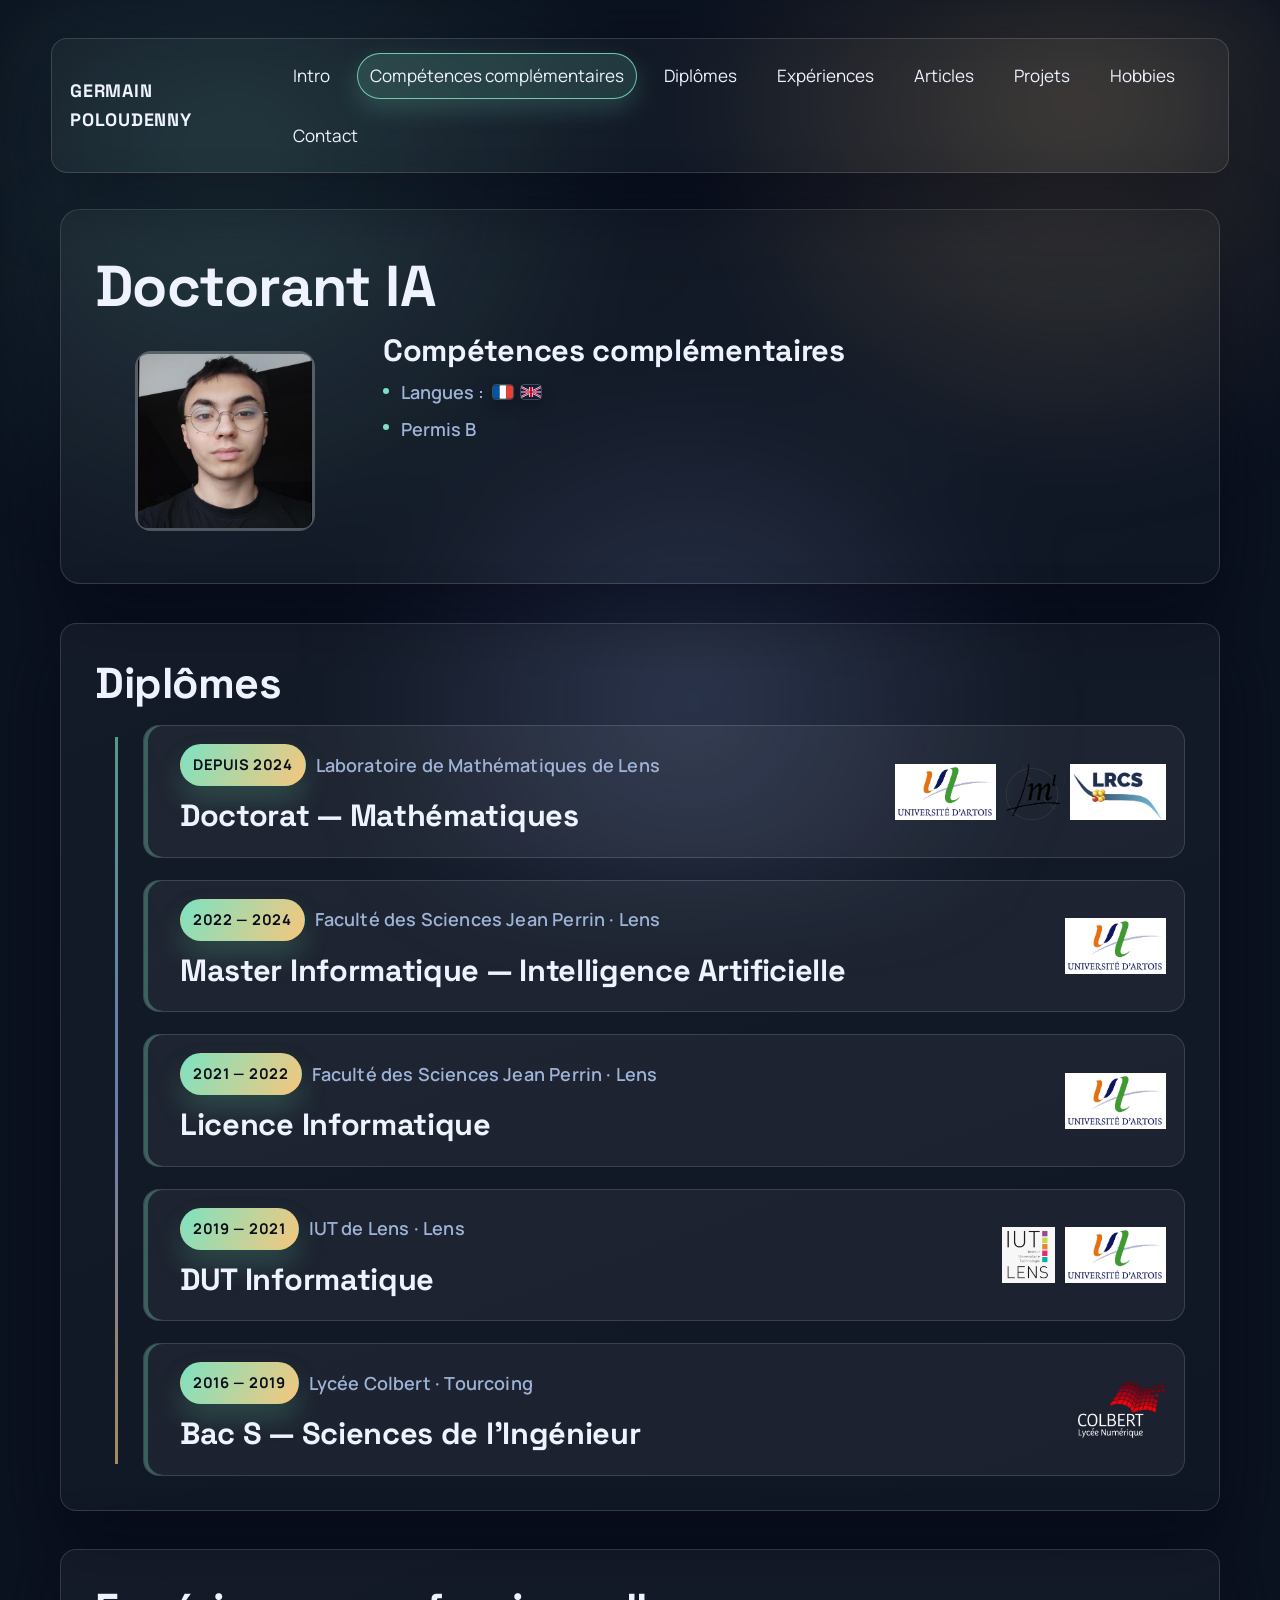
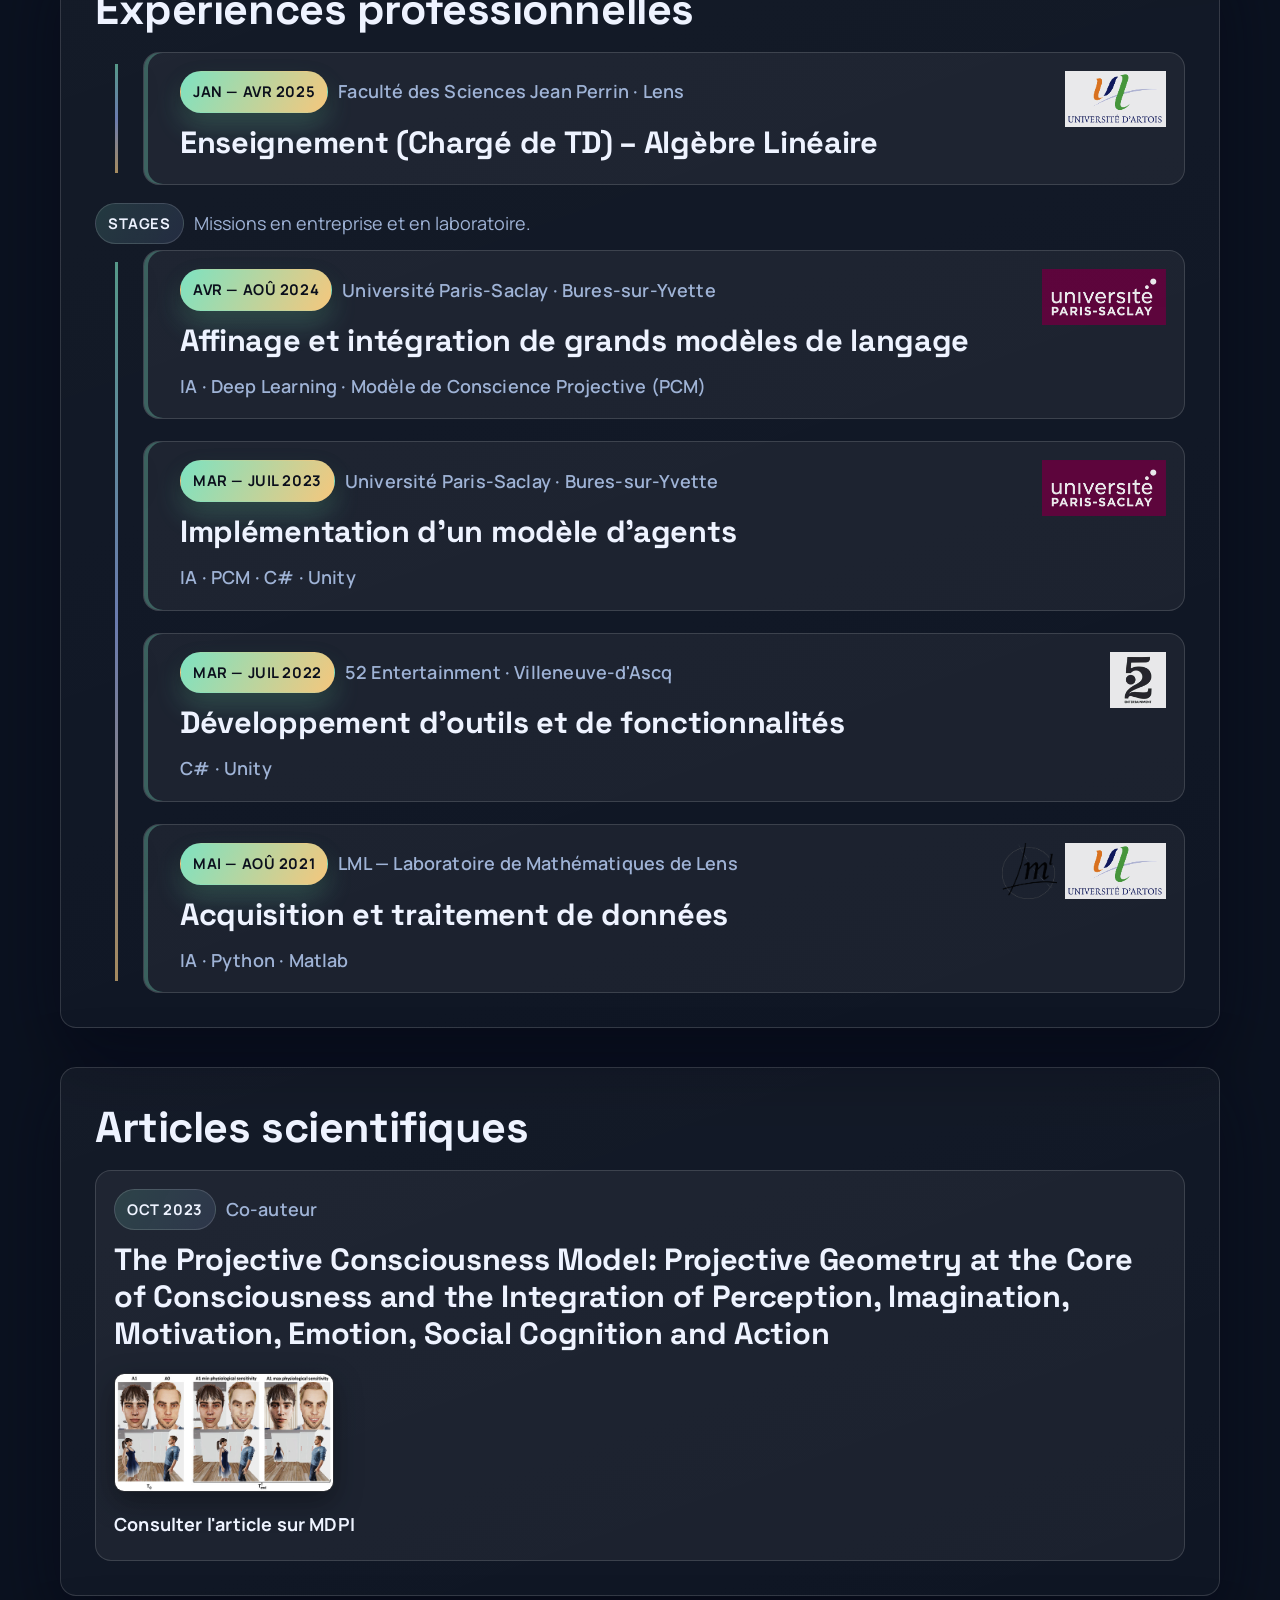
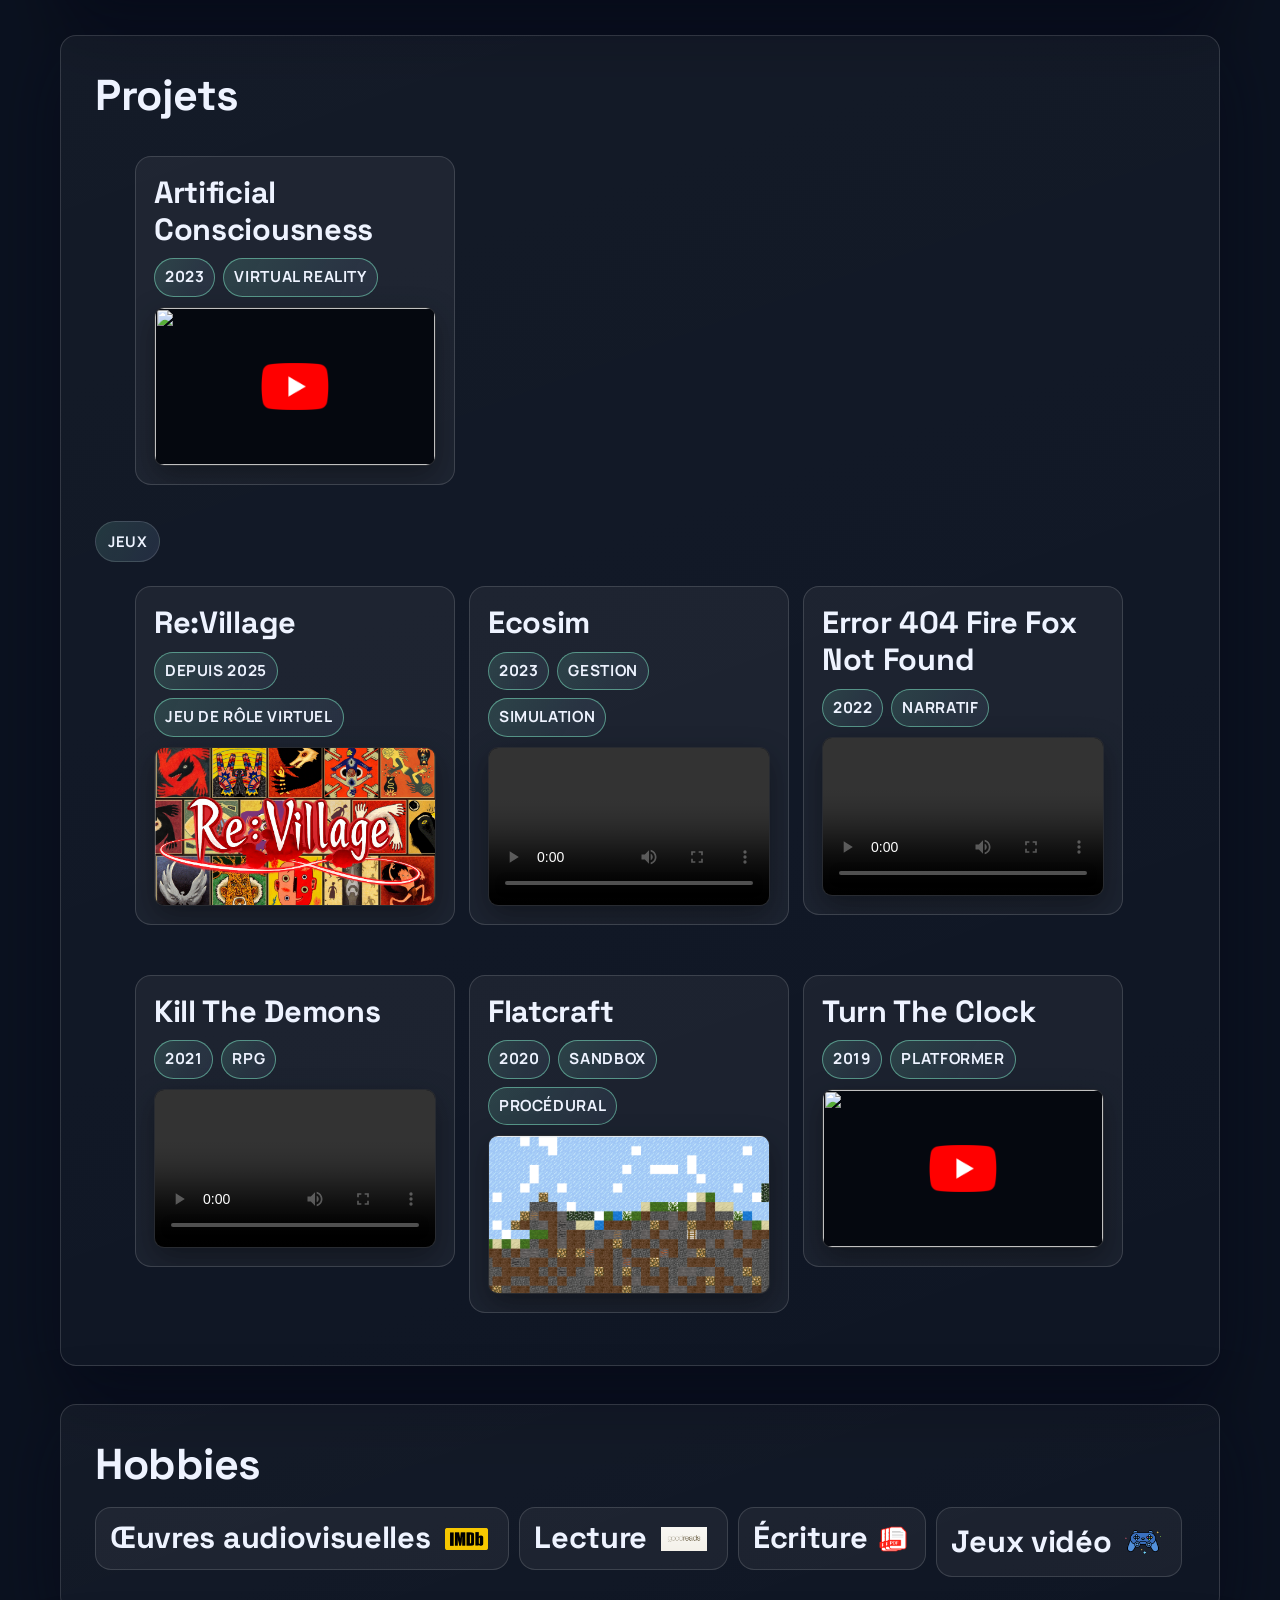
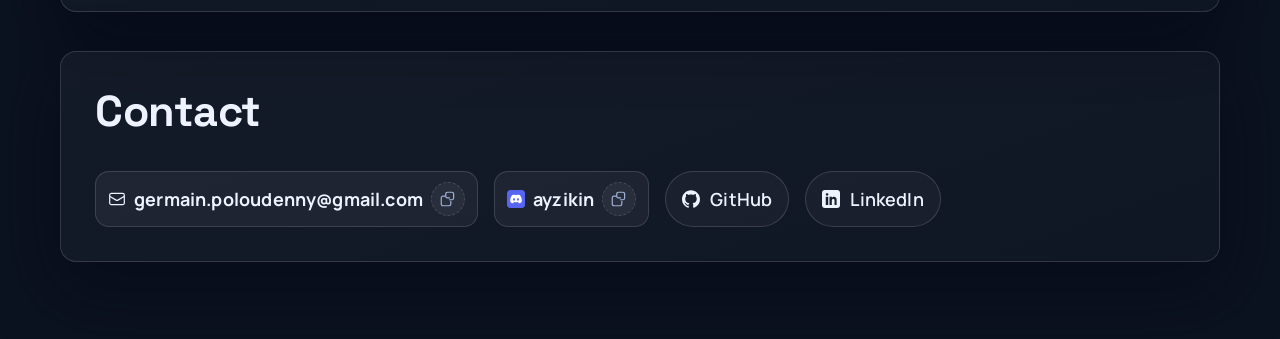
==== index.html @ 091c26cd "Add site name metadata" ====
﻿<!DOCTYPE html>
<html lang="fr">
<head>
  <meta charset="UTF-8">
  <meta name="viewport" content="width=device-width, initial-scale=1.0">
  <meta name="referrer" content="strict-origin-when-cross-origin">
  <title>Germain Poloudenny</title>
  <meta property="og:site_name" content="Germain Poloudenny">
  <script type="application/ld+json">
    {
      "@context": "https://schema.org",
      "@type": "WebSite",
      "name": "Germain Poloudenny",
      "alternateName": "Portfolio de Germain Poloudenny",
      "url": "https://germainpoloudenny.github.io/"
    }
  </script>
  <link rel="icon" type="image/svg+xml" href="img/favicon-gp.svg">
  <link rel="preconnect" href="https://fonts.googleapis.com">
  <link rel="preconnect" href="https://fonts.gstatic.com" crossorigin>
  <link href="https://fonts.googleapis.com/css2?family=Manrope:wght@400;500;600;700&family=Space+Grotesk:wght@400;500;600;700&display=swap" rel="stylesheet">
  <link rel="stylesheet" href="styles.css">
</head>
<body>
  <div class="background-accent" aria-hidden="true"></div>
  <header class="site-header">
    <div class="brand">Germain Poloudenny</div>
    <button class="nav-toggle" type="button" aria-expanded="false" aria-controls="site-nav" aria-label="Ouvrir le menu">
      <span class="nav-toggle-bar"></span>
      <span class="nav-toggle-bar"></span>
      <span class="nav-toggle-bar"></span>
    </button>
    <nav class="nav" id="site-nav">
      <a href="#intro">Intro</a>
      <a href="#skills">Compétences complémentaires</a>
      <a href="#diplomas">Diplômes</a>
      <a href="#experiences">Expériences</a>
      <a href="#articles">Articles</a>
      <a href="#projects">Projets</a>
      <a href="#hobbies">Hobbies</a>
      <a href="#contact">Contact</a>
    </nav>
  </header>

  <main>
    <section class="hero" id="intro">
      <div class="hero-text">
        <h1>Doctorant IA</h1>
        <div class="hero-content">
          <figure class="card image-card portrait-card">
            <img src="img/portrait.png" alt="Portrait de Germain Poloudenny" class="portrait">
          </figure>
          <div class="hero-skills" id="skills">
            <h3>Compétences complémentaires</h3>
            <ul class="skill-list">
              <li>
                Langues :
                <span class="flag-icons" aria-hidden="true">
                  <span class="flag-icon">
                    <svg class="icon-flag" viewBox="0 0 3 2" focusable="false" aria-hidden="true">
                      <rect width="1" height="2" x="0" y="0" fill="#0055a4"></rect>
                      <rect width="1" height="2" x="1" y="0" fill="#ffffff"></rect>
                      <rect width="1" height="2" x="2" y="0" fill="#ef4135"></rect>
                    </svg>
                  </span>
                  <span class="flag-icon">
                    <svg class="icon-flag" viewBox="0 0 60 30" focusable="false" aria-hidden="true">
                      <rect width="60" height="30" fill="#012169"></rect>
                      <path d="M0 0l60 30M60 0L0 30" stroke="#ffffff" stroke-width="6"></path>
                      <path d="M0 0l60 30M60 0L0 30" stroke="#c8102e" stroke-width="3"></path>
                      <rect x="24" y="0" width="12" height="30" fill="#ffffff"></rect>
                      <rect x="0" y="12" width="60" height="6" fill="#ffffff"></rect>
                      <rect x="26" y="0" width="8" height="30" fill="#c8102e"></rect>
                      <rect x="0" y="13" width="60" height="4" fill="#c8102e"></rect>
                    </svg>
                  </span>
                </span>
                <span class="sr-only">Français, Anglais</span>
              </li>
              <li>Permis B</li>
            </ul>
          </div>
        </div>
      </div>
    </section>

    <section class="panel" id="diplomas">
      <div class="panel-header">
        <h2>Diplômes</h2>
      </div>
      <div class="timeline">
        <article class="card experience-card diploma-card">
          <div class="meta">
            <span class="pill pill-date">Depuis 2024</span>
            <span class="location">Laboratoire de Mathématiques de Lens</span>
          </div>
          <h3>Doctorat — Mathématiques</h3>
          <div class="logo-row diploma-logos" aria-label="Institutions">
            <img src="img/artois.png" alt="Université d'Artois" class="diploma-logo">
            <img src="img/lml.png" alt="Laboratoire de Mathématiques de Lens" class="diploma-logo">
            <img src="img/lrcs.png" alt="Laboratoire de Réactivité et Chimie des Solides" class="diploma-logo">
          </div>
        </article>

        <article class="card experience-card diploma-card">
          <div class="meta">
            <span class="pill pill-date">2022 — 2024</span>
            <span class="location">Faculté des Sciences Jean Perrin · Lens</span>
          </div>
          <h3>Master Informatique — Intelligence Artificielle</h3>
          <div class="logo-row diploma-logos" aria-label="Université d'Artois">
            <img src="img/artois.png" alt="Université d'Artois" class="diploma-logo">
          </div>
        </article>

        <article class="card experience-card diploma-card">
          <div class="meta">
            <span class="pill pill-date">2021 — 2022</span>
            <span class="location">Faculté des Sciences Jean Perrin · Lens</span>
          </div>
          <h3>Licence Informatique</h3>
          <div class="logo-row diploma-logos" aria-label="Université d'Artois">
            <img src="img/artois.png" alt="Université d'Artois" class="diploma-logo">
          </div>
        </article>

        <article class="card experience-card diploma-card">
          <div class="meta">
            <span class="pill pill-date">2019 — 2021</span>
            <span class="location">IUT de Lens · Lens</span>
          </div>
          <h3>DUT Informatique</h3>
          <div class="logo-row diploma-logos" aria-label="IUT de Lens et Université d'Artois">
            <img src="img/iut.png" alt="IUT de Lens" class="diploma-logo">
            <img src="img/artois.png" alt="Université d'Artois" class="diploma-logo">
          </div>
        </article>

        <article class="card experience-card diploma-card">
          <div class="meta">
            <span class="pill pill-date">2016 — 2019</span>
            <span class="location">Lycée Colbert · Tourcoing</span>
          </div>
          <h3>Bac S — Sciences de l'Ingénieur</h3>
          <div class="logo-row diploma-logos" aria-label="Lycée Colbert">
            <img src="img/colbert.png" alt="Lycée Colbert" class="diploma-logo">
          </div>
        </article>
      </div>
    </section>

    <section class="panel" id="experiences">
      <div class="panel-header">
        <h2>Expériences professionnelles</h2>
      </div>
      <div class="timeline">
        <article class="card experience-card with-logos">
          <div class="meta">
            <span class="pill pill-date">Jan — Avr 2025</span>
            <span class="location">Faculté des Sciences Jean Perrin · Lens</span>
          </div>
          <h3>Enseignement (Chargé de TD) – Algèbre Linéaire</h3>
          <div class="logo-row experience-logos">
            <img src="img/artois.png" alt="Université d'Artois" class="diploma-logo">
          </div>
        </article>
      </div>

      <div class="category-head">
        <span class="pill">Stages</span>
        <p class="category-note">Missions en entreprise et en laboratoire.</p>
      </div>
      <div class="timeline">
        <article class="card experience-card with-logos">
          <div class="meta">
            <span class="pill pill-date">Avr — Aoû 2024</span>
            <span class="location">Université Paris-Saclay · Bures-sur-Yvette</span>
          </div>
          <h3>Affinage et intégration de grands modèles de langage</h3>
          <p class="exp-subtitle">IA · Deep Learning · Modèle de Conscience Projective (PCM)</p>
          <div class="logo-row experience-logos">
            <img src="img/paris-saclay.png" alt="Université Paris-Saclay" class="diploma-logo">
          </div>
        </article>

        <article class="card experience-card with-logos">
          <div class="meta">
            <span class="pill pill-date">Mar — Juil 2023</span>
            <span class="location">Université Paris-Saclay · Bures-sur-Yvette</span>
          </div>
          <h3>Implémentation d'un modèle d'agents</h3>
          <p class="exp-subtitle">IA · PCM · C# · Unity</p>
          <div class="logo-row experience-logos">
            <img src="img/paris-saclay.png" alt="Université Paris-Saclay" class="diploma-logo">
          </div>
        </article>

        <article class="card experience-card with-logos">
          <div class="meta">
            <span class="pill pill-date">Mar — Juil 2022</span>
            <span class="location">52 Entertainment · Villeneuve-d'Ascq</span>
          </div>
          <h3>Développement d'outils et de fonctionnalités</h3>
          <p class="exp-subtitle">C# · Unity</p>
          <div class="logo-row experience-logos">
            <img src="img/52entertainment.png" alt="52 Entertainment" class="diploma-logo">
          </div>
        </article>

        <article class="card experience-card with-logos">
          <div class="meta">
            <span class="pill pill-date">Mai — Aoû 2021</span>
            <span class="location">LML — Laboratoire de Mathématiques de Lens</span>
          </div>
          <h3>Acquisition et traitement de données</h3>
          <p class="exp-subtitle">IA · Python · Matlab</p>
          <div class="logo-row experience-logos">
            <img src="img/lml.png" alt="Laboratoire de Mathématiques de Lens" class="diploma-logo">
            <img src="img/artois.png" alt="Université d'Artois" class="diploma-logo">
          </div>
        </article>
      </div>
    </section>

    <section class="panel" id="articles">
      <div class="panel-header">
        <h2>Articles scientifiques</h2>
      </div>
      <div class="publication-list">
        <article class="card publication-card">
          <div class="meta">
            <span class="pill">Oct 2023</span>
            <span class="location">Co-auteur</span>
          </div>
          <h3>
            <a href="https://www.mdpi.com/2076-3425/13/10/1435" target="_blank" rel="noreferrer noopener">
              The Projective Consciousness Model: Projective Geometry at the Core of Consciousness and the Integration of Perception, Imagination, Motivation, Emotion, Social Cognition and Action
            </a>
          </h3>
          <img src="img/PCM.png" alt="Illustration du Projective Consciousness Model" class="publication-image">
          <a class="paper-link" href="https://www.mdpi.com/2076-3425/13/10/1435" target="_blank" rel="noreferrer noopener">Consulter l'article sur MDPI</a>
        </article>
      </div>
    </section>

    <section class="panel" id="projects">
      <div class="panel-header">
        <h2>Projets</h2>
      </div>
      <div class="grid projects-grid featured-projects">
        <figure class="card media">
          <h3>Artificial Consciousness</h3>
          <div class="tag-row">
            <span class="tag">2023</span>
            <span class="tag">Virtual Reality</span>
          </div>
          <button class="media-frame youtube-poster" type="button" data-youtube-id="V_FjvVCowEI" data-youtube-title="Vidéo Artificial Consciousness" aria-label="Lire la vidéo Artificial Consciousness">
            <img class="youtube-poster-image" src="https://img.youtube.com/vi/V_FjvVCowEI/maxresdefault.jpg" alt="">
            <span class="youtube-poster-play" aria-hidden="true">
              <img src="img/youtube.png" alt="">
            </span>
          </button>
        </figure>
      </div>
      <div class="category-head">
        <span class="pill">Jeux</span>
      </div>
      <div class="grid projects-grid">
        <figure class="card media">
          <h3>Re:Village</h3>
          <div class="tag-row">
            <span class="tag">Depuis 2025</span>
            <span class="tag">Jeu de rôle virtuel</span>
          </div>
          <a class="media-frame media-cover-link project-card-link" href="https://germainpoloudenny.github.io/Re-Village/" target="_blank" rel="noreferrer noopener" aria-label="Voir la page Re:Village">
            <img class="media-cover-image" src="img/revillage-poster.png?v=7e39e1a8975d" alt="Poster du jeu Re:Village">
          </a>
        </figure>
        <figure class="card media">
          <h3>Ecosim</h3>
          <div class="tag-row">
            <span class="tag">2023</span>
            <span class="tag">Gestion</span>
            <span class="tag">Simulation</span>
          </div>
          <video class="media-frame" src="videos/ecosim.mp4" controls preload="metadata" aria-label="Vidéo du jeu Ecosim"></video>
        </figure>
        <figure class="card media">
          <h3>Error 404 Fire Fox Not Found</h3>
          <div class="tag-row">
            <span class="tag">2022</span>
            <span class="tag">Narratif</span>
          </div>
          <video class="media-frame" src="videos/Error404FireFoxNotFound.mp4" controls preload="metadata" aria-label="Vidéo du jeu Error 404 Fire Fox Not Found"></video>
        </figure>
        <figure class="card media">
          <h3>Kill The Demons</h3>
          <div class="tag-row">
            <span class="tag">2021</span>
            <span class="tag">RPG</span>
          </div>
          <video class="media-frame" src="videos/KillTheDemons.mp4" controls preload="metadata" aria-label="Vidéo du jeu Kill The Demons"></video>
        </figure>
        <figure class="card media">
          <h3>Flatcraft</h3>
          <div class="tag-row">
            <span class="tag">2020</span>
            <span class="tag">Sandbox</span>
            <span class="tag">Procédural</span>
          </div>
          <img class="media-frame media-cover" src="img/flatcraft.png" alt="Capture du jeu Flatcraft">
        </figure>
        <figure class="card media">
          <h3>Turn The Clock</h3>
          <div class="tag-row">
            <span class="tag">2019</span>
            <span class="tag">Platformer</span>
          </div>
          <button class="media-frame youtube-poster" type="button" data-youtube-id="SG7PVgzbT2U" data-youtube-title="Vidéo du jeu Turn The Clock" aria-label="Lire la vidéo Turn The Clock">
            <img class="youtube-poster-image" src="https://img.youtube.com/vi/SG7PVgzbT2U/maxresdefault.jpg" alt="">
            <span class="youtube-poster-play" aria-hidden="true">
              <img src="img/youtube.png" alt="">
            </span>
          </button>
        </figure>
      </div>
    </section>

    <section class="panel" id="hobbies">
      <div class="panel-header">
        <h2>Hobbies</h2>
      </div>
      <div class="grid hobbies-grid">
        <a class="card hobby-card hobby-card-link" href="https://www.imdb.com/fr/user/ur204766750/ratings/?ref_=up_nv_rat" target="_blank" rel="noreferrer noopener">
          <div class="hobby-header">
            <h3>Œuvres audiovisuelles</h3>
            <span class="hobby-link imdb-link">
              <img class="imdb-logo" src="img/imdb.png" alt="IMDb">
              <span class="sr-only">IMDb</span>
            </span>
          </div>
        </a>
        <a class="card hobby-card hobby-card-link" href="https://www.goodreads.com/user/show/166970247-germain" target="_blank" rel="noreferrer noopener">
          <div class="hobby-header">
            <h3>Lecture</h3>
            <span class="hobby-link">
              <img class="goodreads-logo" src="img/goodreads.png" alt="Goodreads">
              <span class="sr-only">Goodreads</span>
            </span>
          </div>
        </a>
        <a class="card hobby-card hobby-card-link" href="ecrits.html">
          <div class="hobby-header">
            <h3>Écriture</h3>
            <span class="writing-pdf-stack" aria-hidden="true">
              <img src="img/pdf-document.png" alt="">
              <img src="img/pdf-document.png" alt="">
              <img src="img/pdf-document.png" alt="">
            </span>
          </div>
        </a>
        <a class="card hobby-card hobby-card-link" href="jeux-video.html">
          <div class="hobby-header">
            <h3>Jeux vidéo</h3>
            <span class="hobby-link">
              <img class="video-games-logo" src="img/jeux-video.png" alt="">
              <span class="sr-only">Jeux vidéo</span>
            </span>
          </div>
        </a>
      </div>
    </section>

    <section class="panel contact" id="contact">
      <div class="panel-header">
        <h2>Contact</h2>
      </div>
      <div class="contact-grid">
        <div class="contact-left">
          <div class="contact-actions">
            <div class="contact-chip">
              <a class="contact-link" href="mailto:germain.poloudenny@gmail.com">
                <svg class="contact-icon stroke" viewBox="0 0 24 24" aria-hidden="true" focusable="false" stroke-width="1.6">
                  <path stroke-linecap="round" stroke-linejoin="round" d="M21.75 6.75v10.5a2.25 2.25 0 01-2.25 2.25h-15A2.25 2.25 0 012.25 17.25V6.75m19.5 0A2.25 2.25 0 0019.5 4.5h-15A2.25 2.25 0 002.25 6.75m19.5 0v.243a2.25 2.25 0 01-1.03 1.9l-7.5 4.615a2.25 2.25 0 01-2.37 0L3.28 8.893a2.25 2.25 0 01-1.03-1.9V6.75" />
                </svg>
                <span class="contact-text">germain.poloudenny@gmail.com</span>
              </a>
              <button class="chip-copy" type="button" data-copy="germain.poloudenny@gmail.com" aria-label="Copier l'email">
                <svg class="contact-icon stroke" viewBox="0 0 24 24" aria-hidden="true" focusable="false" stroke-width="1.6">
                  <path stroke-linecap="round" stroke-linejoin="round" d="M9 8.25H5.25A2.25 2.25 0 003 10.5v8.25A2.25 2.25 0 005.25 21h8.25a2.25 2.25 0 002.25-2.25V15M9 8.25V5.25A2.25 2.25 0 0111.25 3h6a2.25 2.25 0 012.25 2.25v6A2.25 2.25 0 0117.25 13H14M9 8.25A2.25 2.25 0 0011.25 10.5H14" />
                </svg>
              </button>
            </div>
            <div class="contact-chip">
              <div class="contact-link">
                <img class="contact-icon" src="img/discord.png" alt="Discord">
                <span class="contact-text">ayzikin</span>
              </div>
              <button class="chip-copy" type="button" data-copy="ayzikin" aria-label="Copier le Discord">
                <svg class="contact-icon stroke" viewBox="0 0 24 24" aria-hidden="true" focusable="false" stroke-width="1.6">
                  <path stroke-linecap="round" stroke-linejoin="round" d="M9 8.25H5.25A2.25 2.25 0 003 10.5v8.25A2.25 2.25 0 005.25 21h8.25a2.25 2.25 0 002.25-2.25V15M9 8.25V5.25A2.25 2.25 0 0111.25 3h6a2.25 2.25 0 012.25 2.25v6A2.25 2.25 0 0117.25 13H14M9 8.25A2.25 2.25 0 0011.25 10.5H14" />
                </svg>
              </button>
            </div>
            <a class="ghost" href="https://github.com/germainPoloudenny" target="_blank" rel="noreferrer noopener">
              <svg class="contact-icon fill" viewBox="0 0 24 24" aria-hidden="true" focusable="false">
                <path d="M12 .297c-6.63 0-12 5.373-12 12 0 5.303 3.438 9.8 8.205 11.385.6.113.82-.258.82-.577 0-.285-.01-1.04-.015-2.04-3.338.724-4.042-1.61-4.042-1.61C4.422 18.07 3.633 17.7 3.633 17.7c-1.087-.744.084-.729.084-.729 1.205.084 1.838 1.236 1.838 1.236 1.07 1.835 2.809 1.305 3.495.998.108-.776.417-1.305.76-1.605-2.665-.3-5.466-1.332-5.466-5.93 0-1.31.465-2.38 1.235-3.22-.135-.303-.54-1.523.105-3.176 0 0 1.005-.322 3.3 1.23.96-.267 1.98-.399 3-.405 1.02.006 2.04.138 3 .405 2.28-1.552 3.285-1.23 3.285-1.23.645 1.653.24 2.873.12 3.176.765.84 1.23 1.91 1.23 3.22 0 4.61-2.805 5.625-5.475 5.92.42.36.81 1.096.81 2.22 0 1.606-.015 2.896-.015 3.286 0 .315.21.69.825.57C20.565 22.092 24 17.592 24 12.297c0-6.627-5.373-12-12-12" />
              </svg>
              GitHub
            </a>
            <a class="ghost" href="https://www.linkedin.com/in/germain-poloudenny/" target="_blank" rel="noreferrer noopener">
              <svg class="contact-icon fill" viewBox="0 0 24 24" aria-hidden="true" focusable="false">
                <path d="M20 0H4a4 4 0 00-4 4v16a4 4 0 004 4h16a4 4 0 004-4V4a4 4 0 00-4-4zm-11.7 20H5V9h3.3v11zM6.7 7.5c-1 0-1.7-.7-1.7-1.6 0-.9.7-1.6 1.8-1.6s1.7.7 1.7 1.6-.7 1.6-1.8 1.6zm13.3 12.5h-3.3v-5.6c0-1.4-.5-2.3-1.7-2.3-1 0-1.6.7-1.8 1.4-.1.2-.1.5-.1.7v5.8H10V9h3.2v1.5c.4-.6 1.1-1.6 2.8-1.6 2 0 3.5 1.3 3.5 4.1V20z" />
              </svg>
              LinkedIn
            </a>
          </div>
        </div>
      </div>
    </section>
  </main>

  <script>
    document.addEventListener('DOMContentLoaded', () => {
      document.body.classList.add('js');

      const nav = document.querySelector('.nav');
      const navToggle = document.querySelector('.nav-toggle');
      const navLinks = Array.from(document.querySelectorAll('.nav a'));

      const setActiveLink = (id) => {
        if (!id) return;
        navLinks.forEach((link) => {
          const href = link.getAttribute('href');
          const linkTarget = href && href.startsWith('#') ? href.slice(1) : null;
          link.classList.toggle('active', linkTarget === id);
        });
      };

      if (nav && navToggle) {
        navToggle.addEventListener('click', () => {
          const isOpen = nav.classList.toggle('is-open');
          navToggle.setAttribute('aria-expanded', String(isOpen));
        });

        navLinks.forEach((link) => {
          link.addEventListener('click', () => {
            const href = link.getAttribute('href');
            if (href && href.startsWith('#')) {
              setActiveLink(href.slice(1));
            }
            if (nav.classList.contains('is-open')) {
              nav.classList.remove('is-open');
              navToggle.setAttribute('aria-expanded', 'false');
            }
          });
        });
      }

      const sections = navLinks
        .map((link) => {
          const targetId = link.getAttribute('href');
          return targetId ? document.querySelector(targetId) : null;
        })
        .filter(Boolean);

      const sectionObserver = new IntersectionObserver(
        (entries) => {
          entries.forEach((entry) => {
            if (entry.isIntersecting) {
              setActiveLink(entry.target.id);
            }
          });
        },
        { threshold: 0.01, rootMargin: '-45% 0px -45% 0px' }
      );

      sections.forEach((section) => sectionObserver.observe(section));
      setActiveLink(window.location.hash.replace('#', '') || sections[0]?.id);

      const revealTargets = document.querySelectorAll('.hero, .panel, .card, .panel-header, .category-head');
      const observer = new IntersectionObserver(
        (entries) => {
          entries.forEach((entry) => {
            if (entry.isIntersecting) {
              entry.target.classList.add('is-visible');
              observer.unobserve(entry.target);
            }
          });
        },
        { threshold: 0.18, rootMargin: '0px 0px -10% 0px' }
      );

      revealTargets.forEach((el, index) => {
        el.classList.add('reveal');
        el.style.setProperty('--reveal-delay', `${Math.min(index * 18, 120)}ms`);
        observer.observe(el);
      });

      const copyButtons = document.querySelectorAll('[data-copy]');
      copyButtons.forEach((button) => {
        button.addEventListener('click', async () => {
          const value = button.getAttribute('data-copy');
          if (!value) return;

          try {
            await navigator.clipboard.writeText(value);
            button.classList.add('is-copied');
            setTimeout(() => {
              button.classList.remove('is-copied');
            }, 1600);
          } catch (error) {
            window.prompt('Copier le texte :', value);
          }
        });
      });

      const youtubePosters = document.querySelectorAll('.youtube-poster');
      youtubePosters.forEach((poster) => {
        poster.addEventListener('click', () => {
          const videoId = poster.getAttribute('data-youtube-id');
          const title = poster.getAttribute('data-youtube-title') || 'Lecteur vidéo YouTube';
          if (!videoId) return;

          const iframe = document.createElement('iframe');
          iframe.className = 'media-frame';
          iframe.src = `https://www.youtube-nocookie.com/embed/${videoId}?rel=0&autoplay=1`;
          iframe.title = title;
          iframe.allow = 'accelerometer; autoplay; clipboard-write; encrypted-media; gyroscope; picture-in-picture; web-share; fullscreen';
          iframe.referrerPolicy = 'strict-origin-when-cross-origin';
          iframe.allowFullscreen = true;

          poster.replaceWith(iframe);
        });
      });

    });
  </script>
</body>
</html>
---- styles.css ----
:root {
  --bg: #0b1220;
  --bg-accent: radial-gradient(circle at 18% 18%, rgba(125, 226, 193, 0.16), transparent 32%),
    radial-gradient(circle at 84% 10%, rgba(245, 199, 125, 0.2), transparent 30%),
    radial-gradient(circle at 54% 78%, rgba(159, 181, 255, 0.18), transparent 36%);
  --card: rgba(255, 255, 255, 0.05);
  --card-strong: rgba(255, 255, 255, 0.09);
  --text: #eef3ff;
  --muted: #9fb3d6;
  --border: rgba(255, 255, 255, 0.14);
  --shadow: 0 24px 70px rgba(5, 8, 22, 0.55);
  --radius: 16px;
  --section-gap: clamp(26px, 3vw, 44px);
  --block-padding: clamp(22px, 3vw, 34px);
  --font-body: "Manrope", "Space Grotesk", sans-serif;
  --font-heading: "Space Grotesk", "Manrope", sans-serif;
  --accent-blue: #9fb5ff;
  --accent-pink: #f58fb1;
  --accent-lime: #7de2c1;
  --accent-amber: #f5c77d;
}

html {
  scroll-behavior: smooth;
  font-size: 17px;
}

*,
*::before,
*::after {
  box-sizing: border-box;
}

body {
  margin: 0;
  min-height: 100vh;
  background: var(--bg);
  color: var(--text);
  font-family: var(--font-body);
  line-height: 1.6;
  -webkit-font-smoothing: antialiased;
  padding: clamp(28px, 3vw, 42px) clamp(18px, 4vw, 52px) clamp(48px, 6vw, 78px);
  position: relative;
  overflow-x: hidden;
}

p {
  max-width: 68ch;
  text-align: justify;
  text-align-last: left;
  hyphens: auto;
}

h1,
h2,
h3 {
  font-family: var(--font-heading);
  font-weight: 700;
  line-height: 1.2;
  letter-spacing: -0.01em;
}

h1 {
  font-size: clamp(2.4rem, 4.5vw, 3.2rem);
}

h2 {
  font-size: clamp(1.9rem, 3.4vw, 2.4rem);
}

h3 {
  font-size: clamp(1.45rem, 2.4vw, 1.8rem);
}

@media (min-width: 1200px) {
  html {
    font-size: 18px;
  }
}

a:focus-visible,
button:focus-visible {
  outline: 2px solid var(--accent-lime);
  outline-offset: 3px;
  box-shadow: 0 0 0 4px rgba(122, 183, 255, 0.32);
}

.sr-only {
  position: absolute;
  width: 1px;
  height: 1px;
  padding: 0;
  margin: -1px;
  overflow: hidden;
  clip: rect(0, 0, 0, 0);
  white-space: nowrap;
  border: 0;
}

.background-accent {
  position: fixed;
  inset: 0;
  background: var(--bg-accent);
  filter: blur(46px);
  pointer-events: none;
}

.site-header {
  display: flex;
  align-items: center;
  justify-content: space-between;
  gap: 18px;
  padding: 14px 18px;
  margin-bottom: 36px;
  border: 1px solid var(--border);
  border-radius: var(--radius);
  background: rgba(255, 255, 255, 0.03);
  box-shadow: var(--shadow);
  position: sticky;
  top: 20px;
  backdrop-filter: blur(10px);
  z-index: 10;
}

.brand {
  font-weight: 700;
  letter-spacing: 0.04em;
  text-transform: uppercase;
  font-family: var(--font-heading);
}

.brand-link {
  color: var(--text);
  text-decoration: none;
}

.nav {
  display: flex;
  align-items: center;
  gap: 14px;
  flex-wrap: wrap;
  transition: max-height 0.2s ease;
}

.nav a {
  color: var(--text);
  text-decoration: none;
  padding: 8px 12px;
  border: 1px solid transparent;
  border-radius: 999px;
  font-size: 0.95rem;
  display: inline-flex;
  align-items: center;
  transition: all 0.2s ease;
}

.nav a.active {
  border-color: rgba(125, 226, 193, 0.85);
  background: rgba(125, 226, 193, 0.16);
  box-shadow: 0 10px 26px rgba(125, 226, 193, 0.2);
}

.nav a:hover,
.nav a:focus-visible {
  border-color: rgba(125, 226, 193, 0.8);
  background: rgba(125, 226, 193, 0.14);
}

.nav-toggle {
  display: none;
  align-items: center;
  justify-content: center;
  gap: 6px;
  width: 44px;
  height: 44px;
  border-radius: 12px;
  border: 1px dashed var(--border);
  background: rgba(255, 255, 255, 0.04);
  color: inherit;
  cursor: pointer;
  transition: all 0.18s ease;
}

.nav-toggle:hover,
.nav-toggle:focus-visible {
  border-color: rgba(125, 226, 193, 0.8);
  background: rgba(125, 226, 193, 0.12);
}

.nav-toggle-bar {
  width: 20px;
  height: 2px;
  background: currentColor;
  border-radius: 999px;
  transition: transform 0.2s ease, opacity 0.2s ease;
}

.nav-toggle[aria-expanded="true"] .nav-toggle-bar:nth-of-type(1) {
  transform: translateY(6px) rotate(45deg);
}

.nav-toggle[aria-expanded="true"] .nav-toggle-bar:nth-of-type(2) {
  opacity: 0;
}

.nav-toggle[aria-expanded="true"] .nav-toggle-bar:nth-of-type(3) {
  transform: translateY(-6px) rotate(-45deg);
}

main {
  display: flex;
  flex-direction: column;
  gap: var(--section-gap);
  max-width: 1160px;
  width: 100%;
  margin: 0 auto;
  position: relative;
  z-index: 1;
}

.hero {
  display: grid;
  grid-template-columns: repeat(auto-fit, minmax(280px, 1fr));
  gap: clamp(18px, 2vw, 26px);
  padding: var(--block-padding);
  border-radius: calc(var(--radius) + 4px);
  border: 1px solid var(--border);
  background: linear-gradient(150deg, rgba(255, 255, 255, 0.045), rgba(255, 255, 255, 0.02));
  box-shadow: var(--shadow);
}

.hero,
.panel,
.contact {
  scroll-margin-top: 110px;
}

.hero-text h1 {
  margin: 8px 0 12px;
}

.hero-content {
  display: grid;
  grid-template-columns: minmax(200px, 260px) minmax(240px, 1fr);
  gap: clamp(16px, 3vw, 28px);
  align-items: start;
}

.hero-skills {
  display: grid;
  gap: 8px;
  margin: 0;
}

.hero-skills h3 {
  margin: 0;
}

.skill-list {
  list-style: none;
  margin: 0;
  padding: 0;
  display: grid;
  gap: 8px;
  color: var(--muted);
  font-weight: 600;
}

.skill-list li {
  position: relative;
  padding-left: 18px;
  display: flex;
  align-items: center;
  gap: 8px;
  flex-wrap: wrap;
}

.skill-list li::before {
  content: "";
  position: absolute;
  left: 0;
  top: 0.7em;
  width: 6px;
  height: 6px;
  border-radius: 999px;
  background: var(--accent-lime);
  transform: translateY(-50%);
}

.skill-icon-only {
  align-items: center;
}

.icon {
  width: 22px;
  height: 22px;
  display: block;
}

.icon-git {
  color: var(--accent-lime);
}

.flag-icons {
  display: inline-flex;
  gap: 6px;
  align-items: center;
}

.flag-icon {
  display: inline-flex;
  align-items: center;
  justify-content: center;
}

.icon-flag {
  width: 22px;
  height: 16px;
  display: block;
  border-radius: 4px;
  box-shadow: 0 6px 14px rgba(0, 0, 0, 0.25);
  border: 1px solid rgba(255, 255, 255, 0.2);
}

.portrait-card {
  max-width: 260px;
  padding: 12px;
}

#intro .portrait-card {
  background: transparent;
  border: none;
  padding: 0;
  box-shadow: none;
  min-height: 0;
}

#intro .portrait-card::after {
  content: none;
}

#intro .portrait-card:hover,
#intro .portrait-card:focus-within {
  transform: none;
  box-shadow: none;
  border-color: transparent;
}

.portrait {
  width: 100%;
  height: auto;
}

.hero-placeholder {
  display: grid;
  grid-template-columns: repeat(auto-fit, minmax(220px, 1fr));
  gap: clamp(12px, 2vw, 18px);
}

.panel {
  border-radius: var(--radius);
  padding: var(--block-padding);
  border: 1px solid var(--border);
  background: linear-gradient(160deg, rgba(255, 255, 255, 0.04), rgba(255, 255, 255, 0.02));
  box-shadow: var(--shadow);
}

.panel-header {
  display: flex;
  align-items: baseline;
  justify-content: space-between;
  gap: 12px;
  margin-bottom: 16px;
}

.panel h2 {
  margin: 0;
  font-family: var(--font-heading);
}

.panel p {
  margin: 0;
  color: var(--muted);
  max-width: 50ch;
}

.category-head {
  display: flex;
  align-items: center;
  gap: 10px;
  margin: 18px 0 6px;
  flex-wrap: wrap;
}

.category-note {
  margin: 0;
  color: var(--muted);
}

.pill {
  display: inline-flex;
  align-items: center;
  gap: 8px;
  padding: 8px 12px;
  border-radius: 999px;
  border: 1px solid var(--border);
  background: linear-gradient(120deg, rgba(125, 226, 193, 0.16), rgba(159, 181, 255, 0.12));
  color: var(--text);
  font-weight: 700;
  letter-spacing: 0.04em;
  text-transform: uppercase;
  font-size: 0.82rem;
  text-decoration: none;
}

.pill-date {
  background: linear-gradient(120deg, var(--accent-lime), var(--accent-amber));
  color: #0b0f1c;
  border-color: transparent;
  box-shadow: 0 14px 26px rgba(125, 226, 193, 0.24), 0 6px 16px rgba(0, 0, 0, 0.35);
}

.pill-soft {
  background: rgba(255, 255, 255, 0.06);
  border-style: dashed;
  color: var(--muted);
  box-shadow: none;
}

.pill-goodreads {
  color: #f3e8dc;
  border-color: rgba(243, 232, 220, 0.45);
  background: linear-gradient(120deg, rgba(89, 65, 40, 0.28), rgba(243, 232, 220, 0.08));
}

.grid {
  display: grid;
  grid-template-columns: repeat(auto-fit, minmax(240px, 1fr));
  gap: clamp(12px, 2vw, 18px);
  align-items: start;
}

.projects-grid {
  grid-template-columns: repeat(auto-fit, minmax(min(100%, 320px), 320px));
  gap: 14px;
  justify-content: start;
}

.projects-grid.featured-projects {
  display: grid;
}

.projects-grid > .card.media {
  width: 100%;
}

.timeline {
  display: grid;
  gap: clamp(14px, 2vw, 22px);
  position: relative;
  padding-left: 48px;
}

.timeline::before {
  content: "";
  position: absolute;
  inset: 12px auto 12px 20px;
  width: 3px;
  background: linear-gradient(
    180deg,
    rgba(125, 226, 193, 0.7),
    rgba(159, 181, 255, 0.7),
    rgba(245, 199, 125, 0.72)
  );
  opacity: 0.9;
  z-index: 0;
}

.timeline .card {
  padding-left: 36px;
}

.timeline .card::before {
  content: "";
  position: absolute;
  left: -28px;
  top: 22px;
  width: 14px;
  height: 14px;
  border-radius: 50%;
  background: var(--bg);
  border: 3px solid var(--accent-lime);
  box-shadow: 0 0 0 8px rgba(125, 226, 193, 0.16), 0 10px 30px rgba(0, 0, 0, 0.45);
  z-index: 2;
}

.card {
  border-radius: var(--radius);
  padding: clamp(14px, 2vw, 18px);
  min-height: 110px;
  display: grid;
  align-content: center;
  justify-items: start;
  font-weight: 600;
  letter-spacing: 0.01em;
  position: relative;
  overflow: hidden;
  border: 1px solid var(--border);
  background: var(--card);
  isolation: isolate;
  transition: transform 0.18s ease, box-shadow 0.18s ease, border-color 0.18s ease;
}

.card::after {
  content: "";
  position: absolute;
  inset: 0;
  opacity: 0;
  background: var(--bg-accent);
  border-radius: inherit;
  transition: opacity 0.25s ease;
  pointer-events: none;
  z-index: 0;
}

.card:hover::after {
  opacity: 0.08;
}

.card:hover,
.card:focus-within {
  transform: translateY(-4px);
  border-color: rgba(255, 255, 255, 0.26);
  box-shadow: 0 18px 44px rgba(0, 0, 0, 0.38);
}

.card > * {
  position: relative;
  z-index: 1;
}

.card.media {
  align-content: start;
  justify-items: stretch;
  gap: 10px;
  overflow: hidden;
  min-height: 0;
}

.card.media h3 {
  margin: 0;
  font-family: var(--font-heading);
}

.card.media:not(:has(> video, > img, > iframe, .video-thumb, .youtube-poster, .media-cover-link)) {
  padding-bottom: 12px;
  min-height: 0;
  gap: 8px;
  width: fit-content;
  max-width: 100%;
  justify-self: start;
}

.card.experience-card,
.card.diploma-card {
  background: var(--card);
  border-style: solid;
  align-content: start;
  gap: 8px;
  min-height: 0;
  padding-left: 28px;
  z-index: 1;
  box-shadow: inset 4px 0 0 rgba(125, 226, 193, 0.32);
}

.card.diploma-card,
.card.experience-card.with-logos {
  grid-template-columns: 1fr auto;
  grid-template-rows: auto auto;
  column-gap: 16px;
  align-items: center;
}

.timeline .card.experience-card,
.timeline .card.diploma-card {
  padding-left: 36px;
}

.card.experience-card h3,
.card.diploma-card h3 {
  margin: 4px 0;
  font-family: var(--font-heading);
}

.card.diploma-card .meta,
.card.experience-card.with-logos .meta {
  grid-column: 1;
  grid-row: 1;
}

.card.diploma-card h3,
.card.experience-card.with-logos h3 {
  grid-column: 1;
  grid-row: 2;
}

.logo-row {
  display: flex;
  align-items: center;
  justify-content: flex-end;
  gap: 10px;
  flex-wrap: wrap;
  margin: 0;
  grid-column: 2;
  grid-row: 1 / span 2;
  align-self: center;
  padding: 0;
  background: transparent;
  border: none;
  box-shadow: none;
}

.diploma-logo {
  height: 56px;
  width: auto;
  object-fit: contain;
  padding: 0;
  border: none;
  background: transparent;
  box-shadow: none;
}

.experience-logos {
  grid-row: 1 / -1;
  align-self: start;
  gap: 8px;
}

.experience-logos .diploma-logo {
  height: 56px;
  opacity: 0.9;
  filter: saturate(0.9) brightness(1.08);
}

.meta {
  display: flex;
  align-items: center;
  gap: 10px;
  flex-wrap: wrap;
}

.location {
  color: var(--muted);
  font-weight: 600;
}

.exp-subtitle {
  margin: 0;
  color: var(--muted);
  font-weight: 600;
}

.publication-list {
  display: grid;
  grid-template-columns: repeat(auto-fit, minmax(260px, 1fr));
  gap: 14px;
}

.publication-card {
  align-content: start;
  gap: 8px;
}

.publication-card h3 {
  margin: 4px 0 6px;
  font-family: var(--font-heading);
}

.publication-card h3 a {
  color: var(--text);
  text-decoration: none;
}

.publication-card h3 a:hover,
.publication-card h3 a:focus-visible {
  text-decoration: underline;
  text-decoration-thickness: 2px;
  text-underline-offset: 3px;
}

.publication-image {
  width: 70%;
  max-width: 220px;
  margin: 6px 0;
  display: block;
  border-radius: calc(var(--radius) - 6px);
  border: 1px solid var(--border);
  background: #05080f;
  box-shadow: 0 10px 28px rgba(0, 0, 0, 0.35);
  object-fit: cover;
}

.paper-link {
  display: inline-flex;
  align-items: center;
  gap: 8px;
  color: var(--text);
  font-weight: 700;
  text-decoration: none;
  padding: 4px 0;
}

.paper-link:hover,
.paper-link:focus-visible {
  text-decoration: underline;
  text-decoration-thickness: 2px;
  text-underline-offset: 3px;
}

.media-frame {
  width: 100%;
  display: block;
  border-radius: calc(var(--radius) - 6px);
  border: 1px solid var(--border);
  background: #05080f;
  box-shadow: 0 10px 28px rgba(0, 0, 0, 0.35);
  aspect-ratio: 16 / 9;
}

.media-cover {
  object-fit: cover;
}

.media-cover-link {
  overflow: hidden;
  padding: 0;
  color: inherit;
  text-decoration: none;
}

.media-cover-image {
  display: block;
  width: 100%;
  height: 100%;
  object-fit: cover;
  transition: transform 0.18s ease, filter 0.18s ease;
}

.youtube-poster {
  position: relative;
  overflow: hidden;
  padding: 0;
  cursor: pointer;
}

.youtube-poster-image {
  width: 100%;
  height: 100%;
  display: block;
  object-fit: cover;
  transition: transform 0.18s ease, filter 0.18s ease;
}

.youtube-poster-play {
  position: absolute;
  left: 50%;
  top: 50%;
  display: grid;
  place-items: center;
  width: 68px;
  height: 48px;
  transform: translate(-50%, -50%);
  transition: transform 0.18s ease, filter 0.18s ease;
}

.youtube-poster-play img {
  width: 100%;
  height: auto;
  display: block;
}

.youtube-poster:hover .youtube-poster-image,
.youtube-poster:focus-visible .youtube-poster-image {
  filter: brightness(1.08);
  transform: scale(1.02);
}

.youtube-poster:hover .youtube-poster-play,
.youtube-poster:focus-visible .youtube-poster-play {
  filter: brightness(1.08);
  transform: translate(-50%, -50%) scale(1.04);
}

.card.media .video-thumb {
  display: grid;
  gap: 8px;
  text-decoration: none;
  width: 100%;
}

.project-card-link {
  color: var(--text);
  text-decoration: none;
}

.project-card-link:hover,
.project-card-link:focus-visible {
  color: var(--text);
}

.project-card-link:hover .media-cover-image,
.project-card-link:focus-visible .media-cover-image {
  filter: brightness(1.08);
  transform: scale(1.02);
}

.card.media .video-thumb-label {
  display: inline-flex;
  align-items: center;
  justify-content: center;
  gap: 8px;
  padding: 0;
  background: transparent;
  color: #fff;
  border: none;
  border-radius: 0;
  font-weight: 700;
  letter-spacing: 0.02em;
  font-size: 0.9rem;
  width: fit-content;
  box-shadow: none;
  transition: transform 0.16s ease, filter 0.16s ease;
}

.card.media .video-thumb-label img {
  width: 24px;
  height: auto;
  display: block;
}

.card.media .video-thumb:hover .video-thumb-label,
.card.media .video-thumb:focus-visible .video-thumb-label {
  background: transparent;
  filter: brightness(1.06);
}

.tag {
  display: inline-flex;
  align-items: center;
  gap: 6px;
  padding: 6px 10px;
  border-radius: 999px;
  border: 1px solid rgba(125, 226, 193, 0.55);
  background: linear-gradient(120deg, rgba(125, 226, 193, 0.16), rgba(159, 181, 255, 0.08));
  color: var(--text);
  font-size: 0.85rem;
  font-weight: 700;
  letter-spacing: 0.04em;
  text-transform: uppercase;
}

.tag-row {
  display: flex;
  gap: 8px;
  flex-wrap: wrap;
}

.hobbies-grid {
  display: flex;
  flex-wrap: wrap;
  align-items: flex-start;
  justify-content: flex-start;
  gap: 10px;
}

.hobby-card {
  background: var(--card);
  border-style: solid;
  display: flex;
  flex-direction: column;
  gap: 6px;
  min-height: 0;
  align-self: start;
  width: fit-content;
  max-width: 100%;
  padding: 12px 14px;
}

.hobby-card-link {
  color: var(--text);
  text-decoration: none;
}

.hobby-card-link:hover,
.hobby-card-link:focus-visible {
  color: var(--text);
}

.hobby-header {
  display: flex;
  align-items: center;
  gap: 8px;
  justify-content: space-between;
  flex-wrap: nowrap;
  width: 100%;
}

.hobby-card h3 {
  margin: 0;
  font-family: var(--font-heading);
  flex: 1 1 auto;
  min-width: 0;
}

.hobby-meta {
  gap: 8px;
}

.hobby-link {
  display: inline-flex;
  align-items: center;
  gap: 6px;
  padding: 4px 6px;
  border-radius: 10px;
  border: none;
  background: transparent;
  text-decoration: none;
  color: var(--text);
  width: fit-content;
  margin-left: auto;
  font-weight: 700;
  box-shadow: none;
  transition: transform 0.16s ease, color 0.16s ease;
}

.hobby-card-link:hover .hobby-link,
.hobby-card-link:focus-visible .hobby-link,
.hobby-card-link:hover .writing-pdf-stack,
.hobby-card-link:focus-visible .writing-pdf-stack {
  transform: translateY(-2px);
}

.goodreads-logo {
  height: 24px;
  width: auto;
  display: block;
}

.imdb-logo {
  height: 22px;
  width: auto;
  display: block;
}

.video-games-logo {
  height: 36px;
  width: auto;
  display: block;
}

.writing-pdf-stack {
  position: relative;
  width: 36px;
  height: 34px;
  display: block;
  flex: none;
  transition: transform 0.16s ease;
}

.writing-pdf-stack img {
  position: absolute;
  width: 28px;
  height: 32px;
  object-fit: contain;
}

.writing-pdf-stack img:nth-child(1) {
  left: 0;
  top: 2px;
}

.writing-pdf-stack img:nth-child(2) {
  left: 4px;
  top: 1px;
}

.writing-pdf-stack img:nth-child(3) {
  left: 8px;
  top: 0;
}

.games-panel {
  display: grid;
  gap: 16px;
}

.game-list {
  display: grid;
  grid-template-columns: repeat(auto-fit, minmax(min(100%, 320px), 380px));
  gap: 14px;
  align-items: start;
}

.game-account-card {
  align-content: start;
  justify-items: stretch;
  gap: 16px;
}

.game-logo {
  width: min(100%, 300px);
  height: auto;
  display: block;
  object-fit: contain;
}

.game-content {
  display: grid;
  gap: 12px;
}

.game-account-row {
  display: flex;
  align-items: center;
  gap: 10px;
  flex-wrap: wrap;
}

.game-id {
  display: inline-flex;
  align-items: baseline;
  gap: 4px;
  max-width: 100%;
  padding: 8px 12px;
  border-radius: 14px;
  border: 1px solid var(--border);
  background: rgba(255, 255, 255, 0.05);
  color: var(--text);
  font-weight: 800;
  overflow-wrap: anywhere;
}

.game-tag {
  color: var(--muted);
}

.game-profile-link {
  display: inline-flex;
  width: fit-content;
  text-decoration: none;
}

.opgg-logo {
  width: 32px;
  height: 32px;
  display: block;
  object-fit: contain;
  transition: transform 0.16s ease;
}

.game-profile-link:hover .opgg-logo,
.game-profile-link:focus-visible .opgg-logo {
  transform: translateY(-2px) scale(1.04);
}

.hobby-link.imdb-link {
  border: none;
  background: transparent;
}

.hobby-link:hover,
.hobby-link:focus-visible {
  transform: translateY(-2px);
  color: var(--text);
  box-shadow: none;
}

.hobby-link.imdb-link:hover,
.hobby-link.imdb-link:focus-visible {
  border: none;
  background: transparent;
}

.writing-hero p,
.empty-state {
  margin: 0;
  color: var(--muted);
}

.writings-list {
  display: grid;
  min-height: 160px;
  place-items: center;
  border: 1px dashed var(--border);
  border-radius: calc(var(--radius) - 4px);
  background: rgba(255, 255, 255, 0.03);
}

.writings-list.has-items {
  min-height: 0;
  place-items: stretch;
  gap: clamp(12px, 2vw, 18px);
  border: 0;
  background: transparent;
}

.writing-card {
  grid-template-columns: minmax(300px, 420px) minmax(0, 1fr);
  align-items: stretch;
  align-content: stretch;
  gap: clamp(14px, 2vw, 20px);
  scroll-margin-top: 7rem;
}

.writing-cover-link {
  display: block;
  align-self: stretch;
  border-radius: calc(var(--radius) - 6px);
}

.writing-cover-link:hover,
.writing-cover-link:focus-visible {
  transform: translateY(-2px);
}

.writing-cover {
  display: block;
  width: 100%;
  height: auto;
  object-fit: contain;
  border-radius: calc(var(--radius) - 6px);
  border: 1px solid var(--border);
  background: #ffffff;
}

.writing-card-preview {
  grid-template-columns: minmax(220px, 320px);
  justify-content: start;
  align-items: start;
  width: fit-content;
  max-width: 100%;
}

.writing-card-preview .writing-cover-link {
  align-self: start;
}

.writing-content {
  display: grid;
  grid-template-rows: auto auto auto minmax(0, 1fr);
  align-content: stretch;
  gap: 10px;
  min-height: 0;
  max-height: 593px;
}

.writing-card-preview .writing-content {
  grid-template-rows: auto;
  max-height: none;
}

.writing-actions {
  display: flex;
  align-items: center;
  gap: 12px;
  flex-wrap: wrap;
}

.writing-action {
  border: 1px solid rgba(125, 226, 193, 0.5);
  border-radius: 999px;
  padding: 7px 14px;
  background: rgba(125, 226, 193, 0.12);
}

.pdf-action {
  width: 34px;
  height: 34px;
  justify-content: center;
  flex: none;
  padding: 0;
  border: 0;
  border-radius: 0;
  background: transparent;
}

.pdf-action:hover,
.pdf-action:focus-visible {
  text-decoration: none;
  background: transparent;
}

.pdf-action-logo {
  width: 34px;
  height: 34px;
  display: block;
  object-fit: contain;
}

.writing-content h3,
.writing-content p {
  margin: 0;
}

.writing-content p {
  color: var(--muted);
  font-size: 0.86rem;
  line-height: 1.5;
  max-width: 68ch;
  min-height: 0;
  overflow-y: auto;
  padding-right: 10px;
  scrollbar-gutter: stable;
  white-space: pre-line;
}

@media (max-width: 820px) {
  .writing-card {
    grid-template-columns: 1fr;
  }

  .writing-cover-link {
    max-width: min(100%, 420px);
    justify-self: center;
  }
}

.image-card {
  background: var(--card-strong);
  border-style: solid;
  gap: 10px;
  align-content: start;
}

.image-card img {
  width: 100%;
  display: block;
  border-radius: calc(var(--radius) - 4px);
  box-shadow: 0 18px 36px rgba(0, 0, 0, 0.35);
}

#intro .portrait-card img {
  box-shadow: none;
  border: 3px solid rgba(255, 255, 255, 0.26);
}

.skill-card {
  background: transparent;
  border-style: dashed;
  align-content: start;
  gap: 12px;
}

.skill-card h3 {
  margin: 0;
  font-family: var(--font-heading);
}

.skill-tags {
  display: flex;
  gap: 10px;
  flex-wrap: wrap;
  margin-top: 6px;
}

.skill-tag {
  display: inline-flex;
  align-items: center;
  gap: 8px;
  padding: 10px 14px;
  border-radius: 12px;
  border: 1px solid var(--border);
  background: rgba(255, 255, 255, 0.04);
  font-weight: 700;
}

.skill-name {
  letter-spacing: 0.01em;
}

.skill-detail {
  color: var(--muted);
  font-weight: 600;
}

.contact {
  display: grid;
  gap: 18px;
}

.contact-grid {
  display: grid;
  grid-template-columns: repeat(auto-fit, minmax(300px, 1fr));
  gap: clamp(14px, 2vw, 22px);
  align-items: start;
}

.contact-left {
  display: flex;
  flex-direction: column;
  gap: 12px;
}

.contact-actions {
  display: flex;
  gap: clamp(10px, 2vw, 16px);
  flex-wrap: wrap;
}

.ghost {
  background: rgba(255, 255, 255, 0.04);
  color: var(--text);
  border: 1px solid var(--border);
  border-radius: 999px;
  padding: 10px 16px;
  text-decoration: none;
  display: inline-flex;
  align-items: center;
  gap: 10px;
  cursor: pointer;
  font-weight: 600;
  letter-spacing: 0.01em;
  transition: all 0.2s ease;
}

.ghost:hover,
.ghost:focus-visible {
  border-color: rgba(125, 226, 193, 0.65);
  background: rgba(125, 226, 193, 0.12);
}

.contact-icon {
  width: 18px;
  height: 18px;
  flex-shrink: 0;
  transition: transform 0.16s ease, color 0.16s ease, fill 0.16s ease, stroke 0.16s ease;
}

.contact-icon.stroke {
  stroke: currentColor;
  fill: none;
}

.contact-icon.fill {
  fill: currentColor;
}

.ghost:hover .contact-icon,
.ghost:focus-visible .contact-icon {
  transform: translateY(-2px) scale(1.03);
  color: var(--accent-lime);
}

.ghost:hover .contact-icon.stroke,
.ghost:focus-visible .contact-icon.stroke {
  stroke: var(--accent-blue);
}

.ghost:hover .contact-icon.fill,
.ghost:focus-visible .contact-icon.fill {
  fill: var(--accent-lime);
  color: var(--accent-lime);
}

.contact-chip {
  display: inline-flex;
  align-items: center;
  gap: 8px;
  padding: 10px 12px;
  border-radius: 14px;
  border: 1px solid var(--border);
  background: var(--card);
}

.contact-link {
  display: inline-flex;
  align-items: center;
  gap: 8px;
  color: var(--text);
  text-decoration: none;
  font-weight: 700;
  letter-spacing: 0.01em;
}

.contact-link:hover .contact-text,
.contact-link:focus-visible .contact-text {
  color: var(--accent-lime);
}

.contact-text {
  color: inherit;
  overflow-wrap: anywhere;
}

.chip-copy {
  display: inline-flex;
  align-items: center;
  justify-content: center;
  width: 34px;
  height: 34px;
  border-radius: 50%;
  border: 1px dashed var(--border);
  background: rgba(255, 255, 255, 0.05);
  color: var(--muted);
  cursor: pointer;
  transition: all 0.18s ease;
}

.chip-copy:hover,
.chip-copy:focus-visible {
  border-color: rgba(125, 226, 193, 0.8);
  color: var(--text);
  background: rgba(125, 226, 193, 0.16);
  box-shadow: 0 10px 26px rgba(0, 0, 0, 0.24);
}

.chip-copy.is-copied {
  border-color: rgba(125, 226, 193, 0.9);
  color: var(--accent-lime);
}

@media (max-width: 720px) {
  body {
    padding-top: 20px;
  }

  .hero-content {
    grid-template-columns: 1fr;
  }

  .site-header {
    position: relative;
    top: 0;
    flex-wrap: wrap;
    gap: 12px;
  }

  .nav-toggle {
    display: inline-flex;
    margin-left: auto;
  }

  .nav {
    flex-basis: 100%;
    width: 100%;
    border: 1px solid var(--border);
    border-radius: calc(var(--radius) - 6px);
    background: rgba(255, 255, 255, 0.04);
    padding: 10px 12px;
    flex-direction: column;
    align-items: stretch;
    gap: 8px;
  }

  body.js .nav {
    display: none;
  }

  body.js .nav.is-open {
    display: flex;
  }

  .nav a {
    width: 100%;
    justify-content: center;
  }

  .nav a.active {
    box-shadow: none;
  }

  .panel-header {
    flex-direction: column;
  }
}
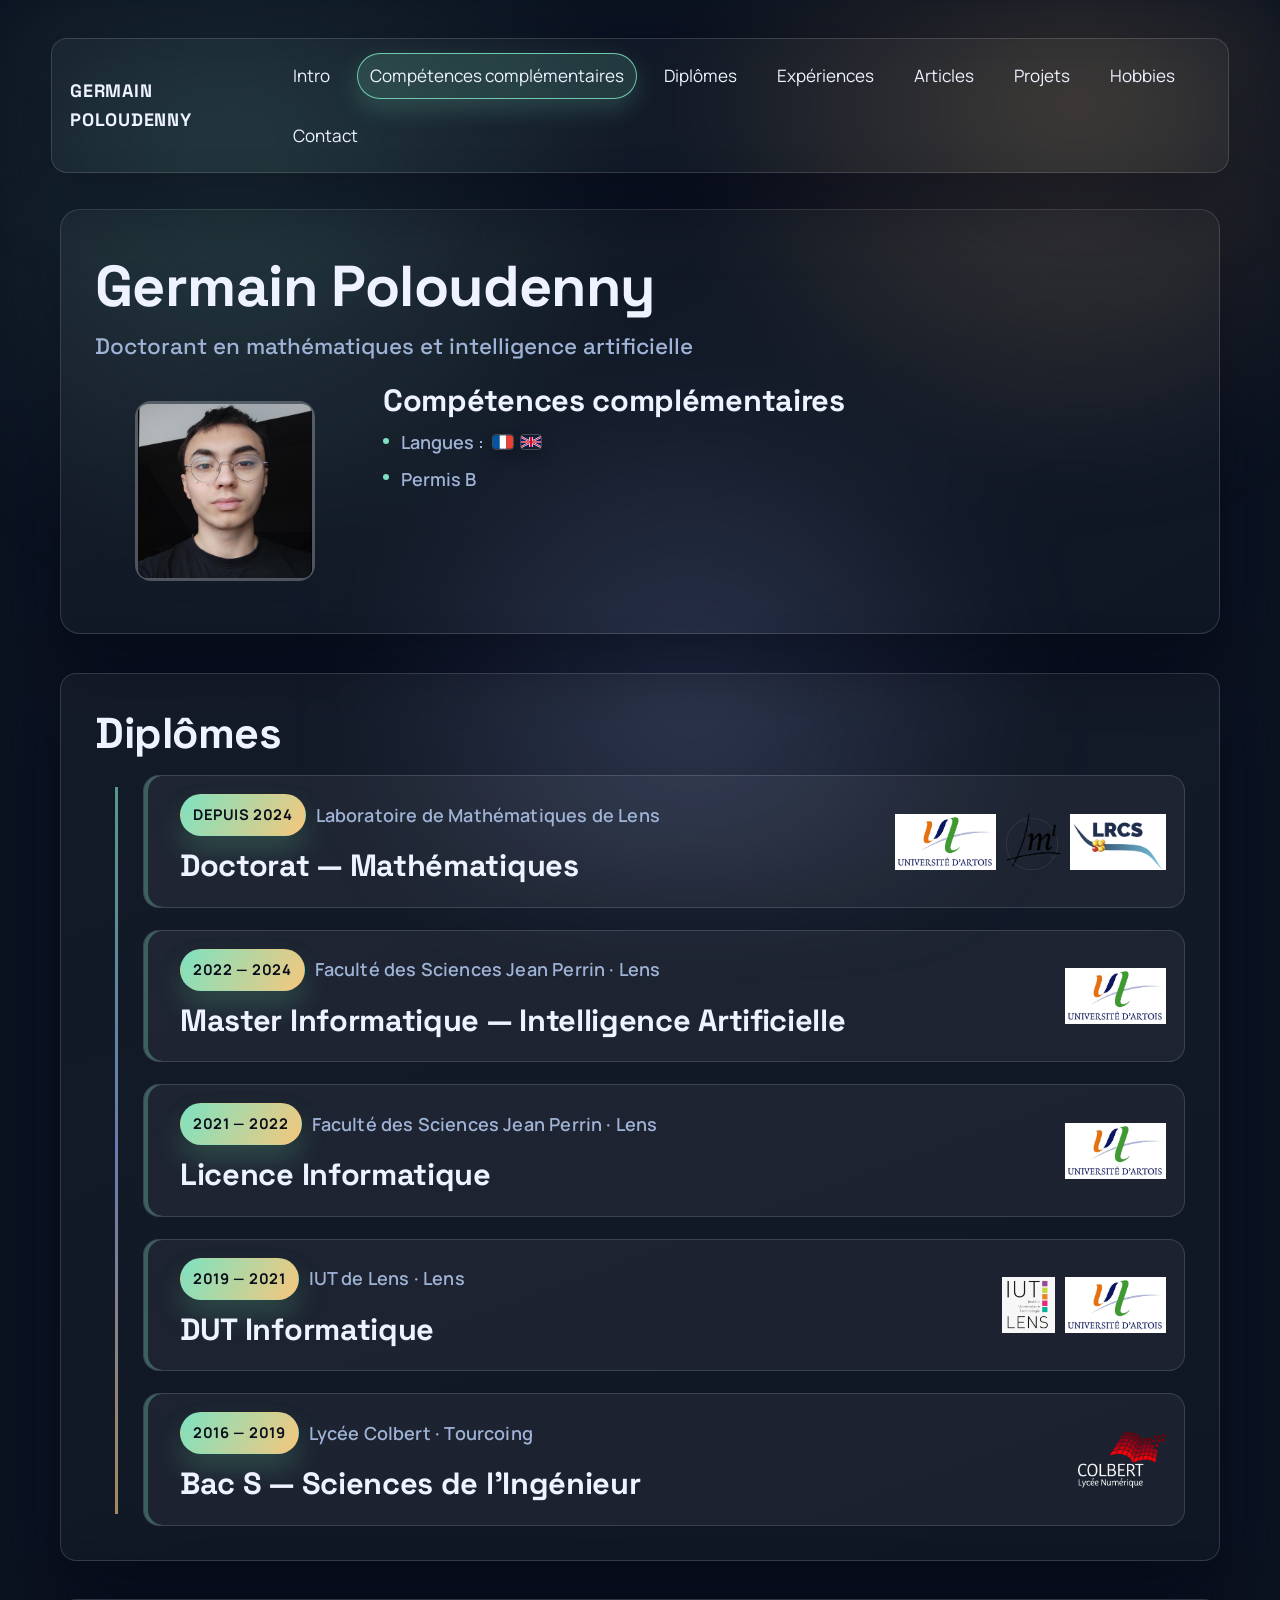
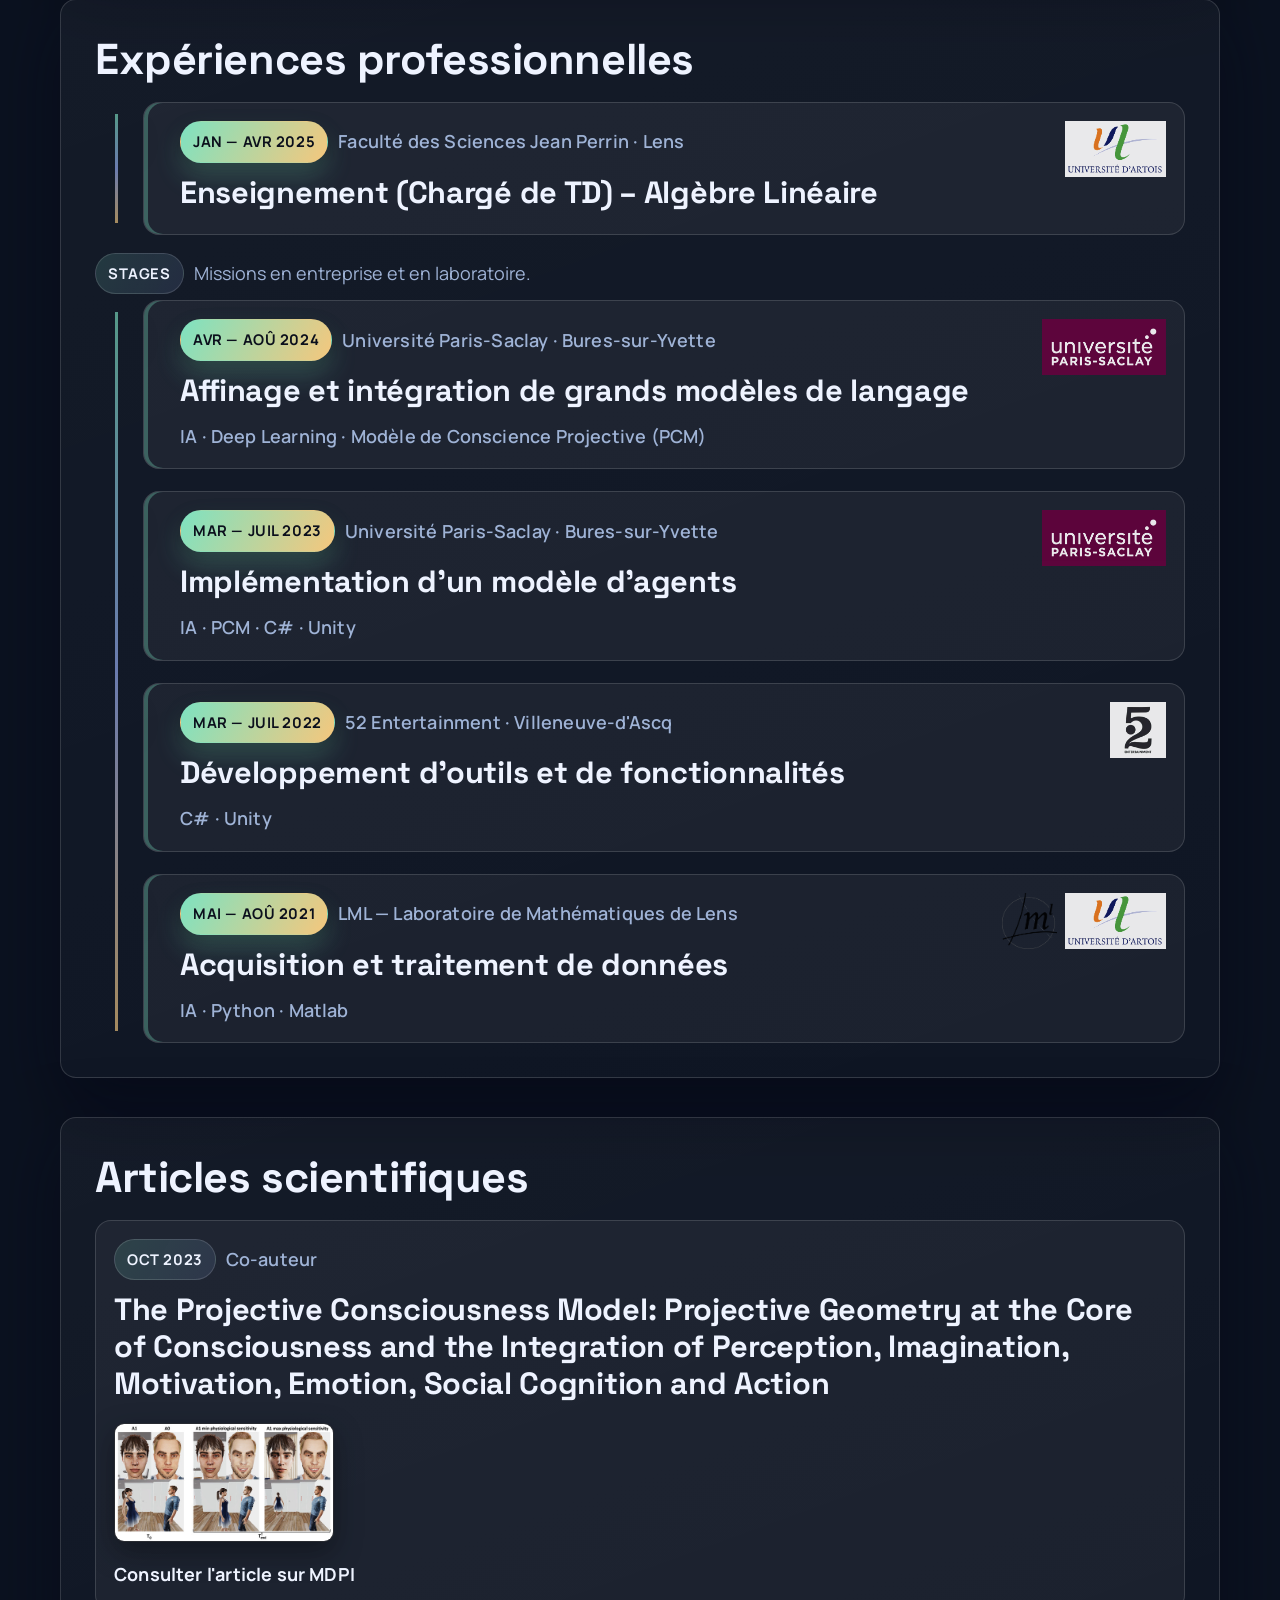
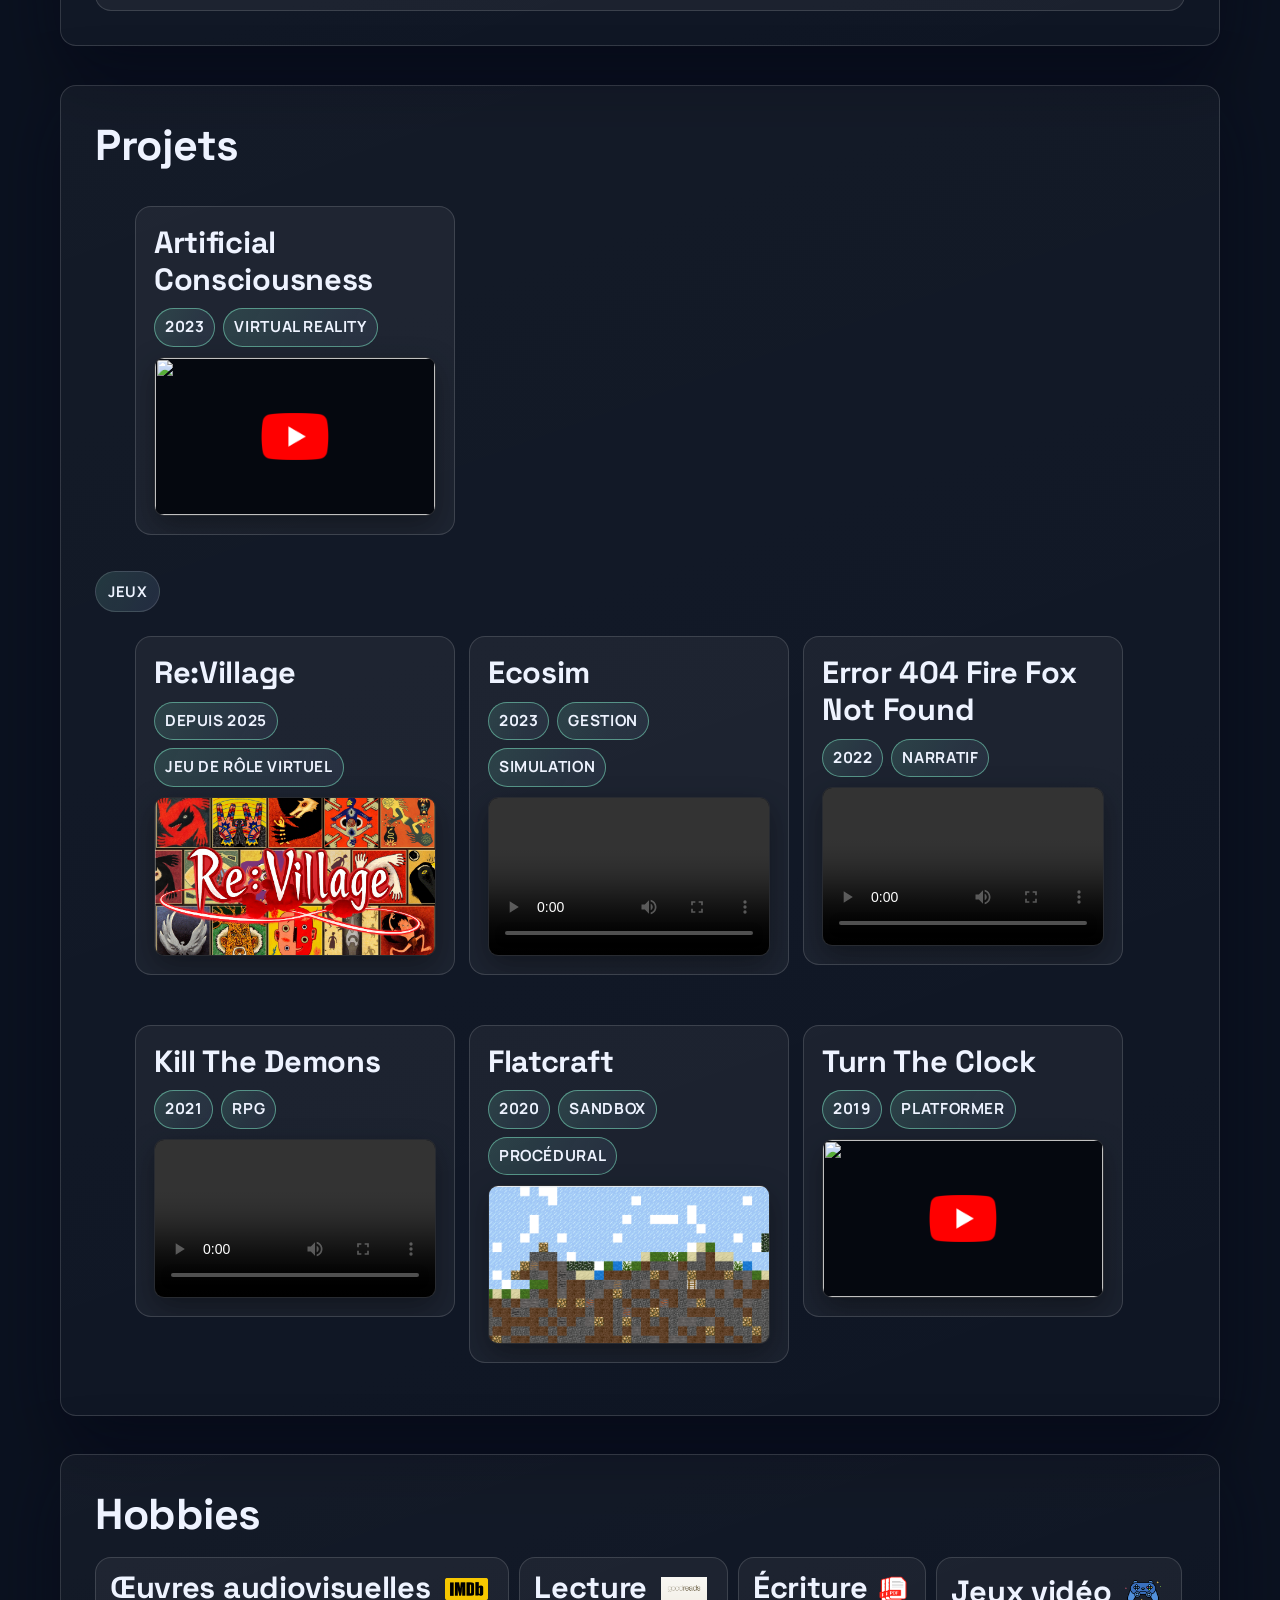
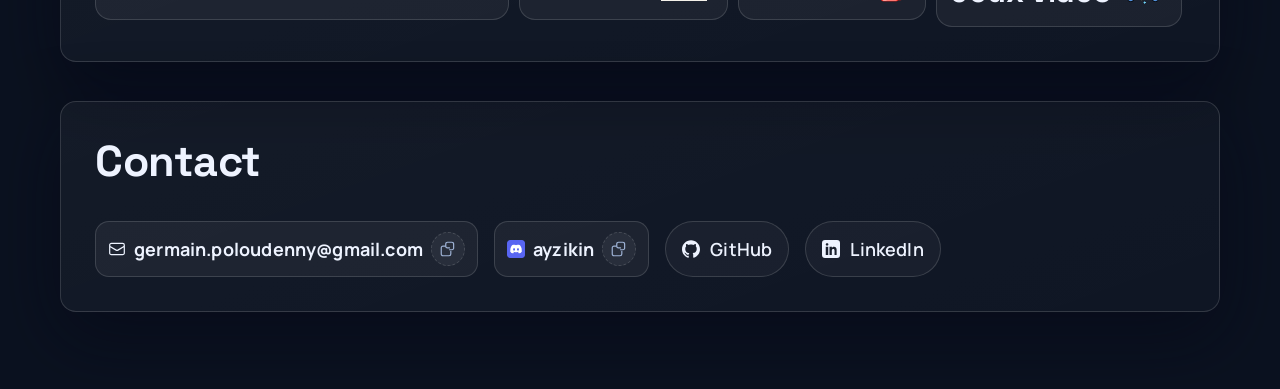
==== commit 90ba196f: "Strengthen homepage site identity" ====
--- a/index.html
+++ b/index.html
@@ -11,7 +11,10 @@
       "@context": "https://schema.org",
       "@type": "WebSite",
       "name": "Germain Poloudenny",
-      "alternateName": "Portfolio de Germain Poloudenny",
+      "alternateName": [
+        "Portfolio de Germain Poloudenny",
+        "germainpoloudenny.github.io"
+      ],
       "url": "https://germainpoloudenny.github.io/"
     }
   </script>
@@ -45,7 +48,10 @@
   <main>
     <section class="hero" id="intro">
       <div class="hero-text">
-        <h1>Doctorant IA</h1>
+        <h1>Germain Poloudenny</h1>
+        <p class="hero-subtitle">
+          Doctorant en mathématiques et intelligence artificielle
+        </p>
         <div class="hero-content">
           <figure class="card image-card portrait-card">
             <img src="img/portrait.png" alt="Portrait de Germain Poloudenny" class="portrait">
--- a/styles.css
+++ b/styles.css
@@ -239,6 +239,15 @@
   margin: 8px 0 12px;
 }
 
+.hero-subtitle {
+  margin: -4px 0 18px;
+  color: var(--muted);
+  font-family: var(--font-heading);
+  font-size: clamp(1.05rem, 2vw, 1.25rem);
+  font-weight: 500;
+  text-align: left;
+}
+
 .hero-content {
   display: grid;
   grid-template-columns: minmax(200px, 260px) minmax(240px, 1fr);
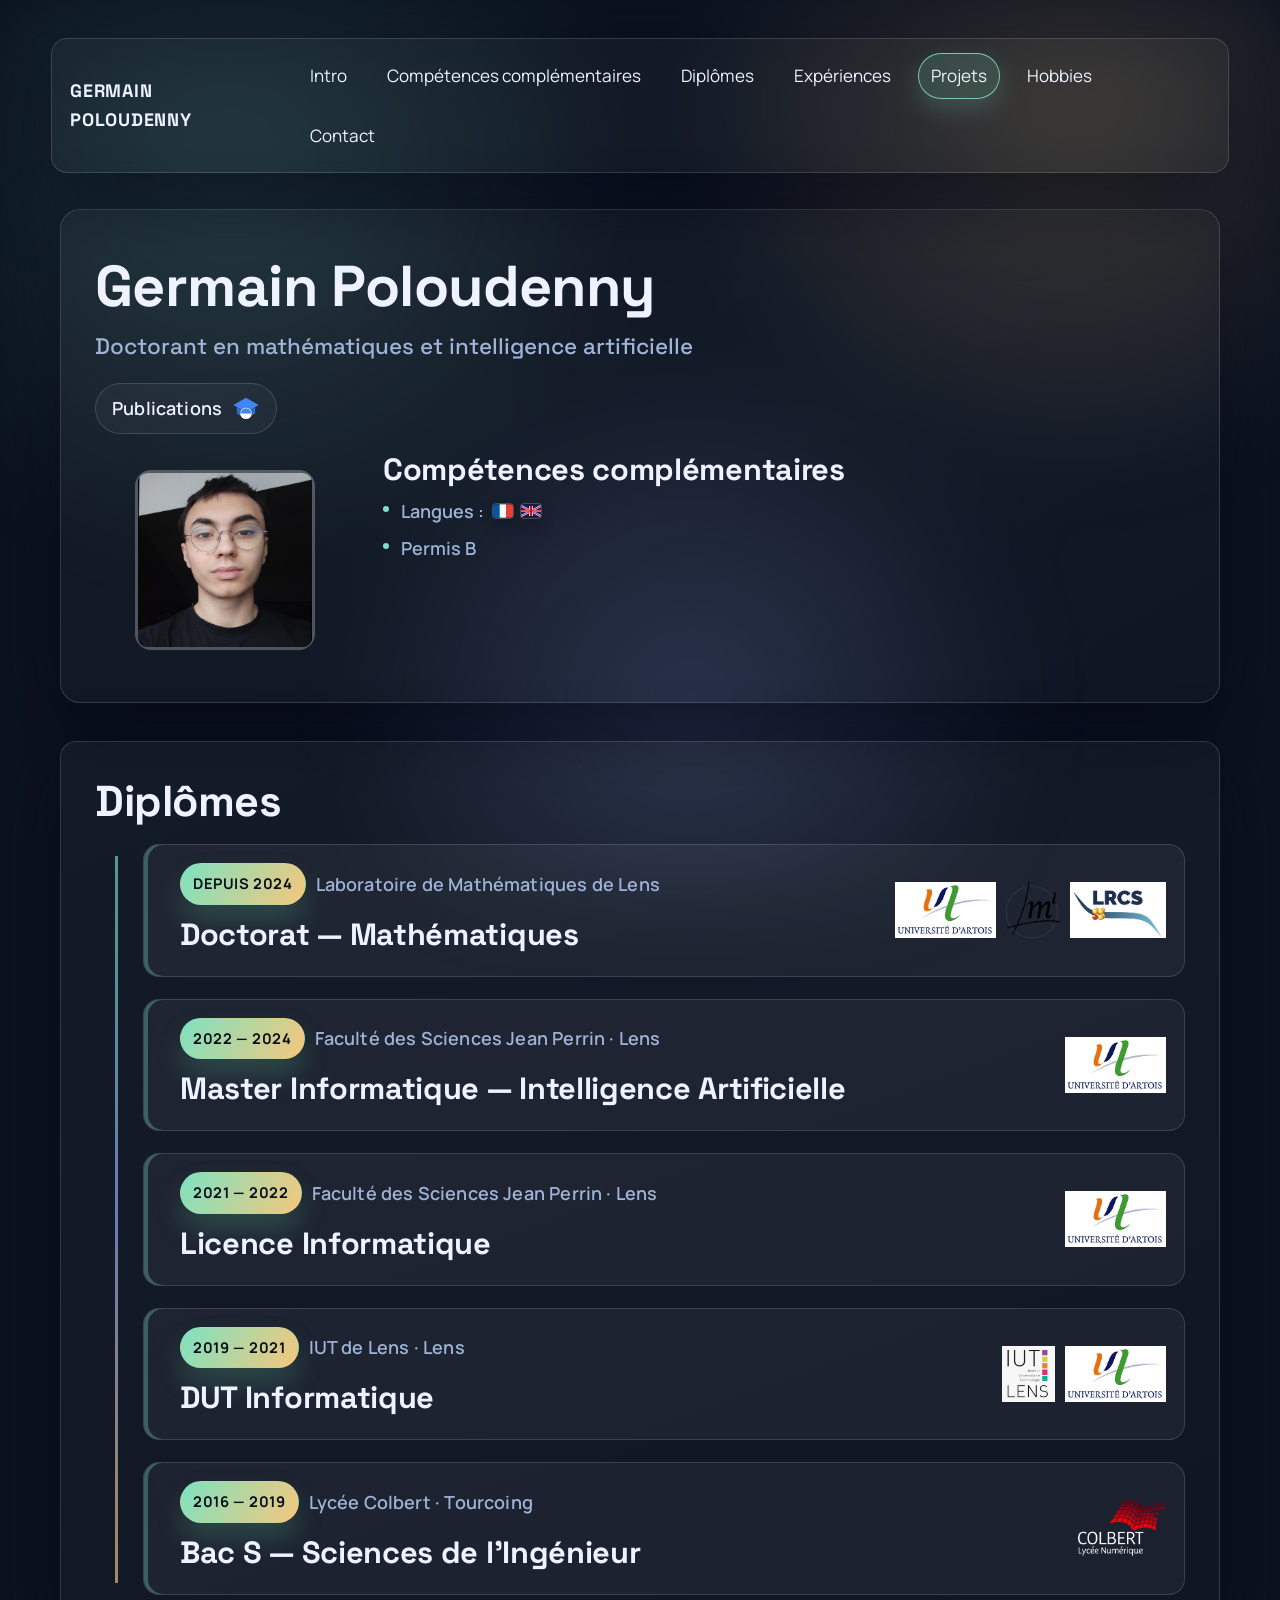
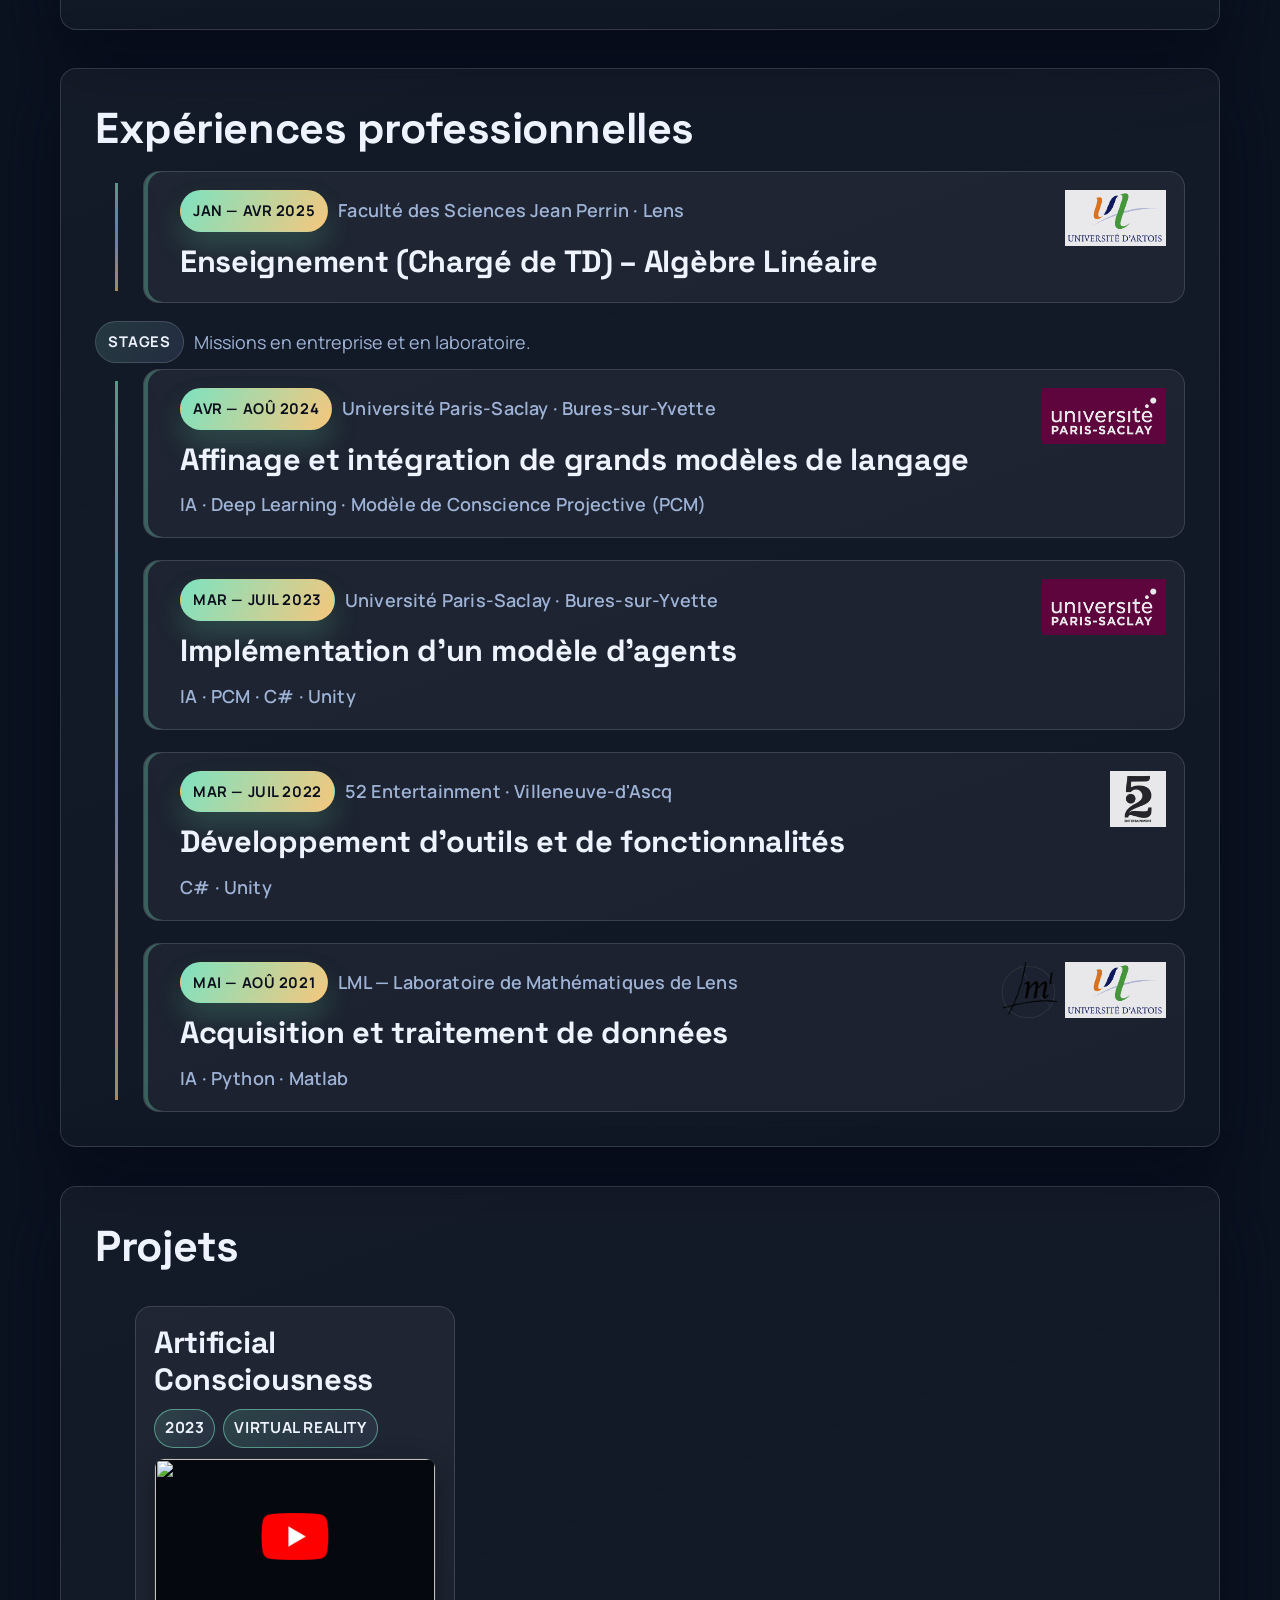
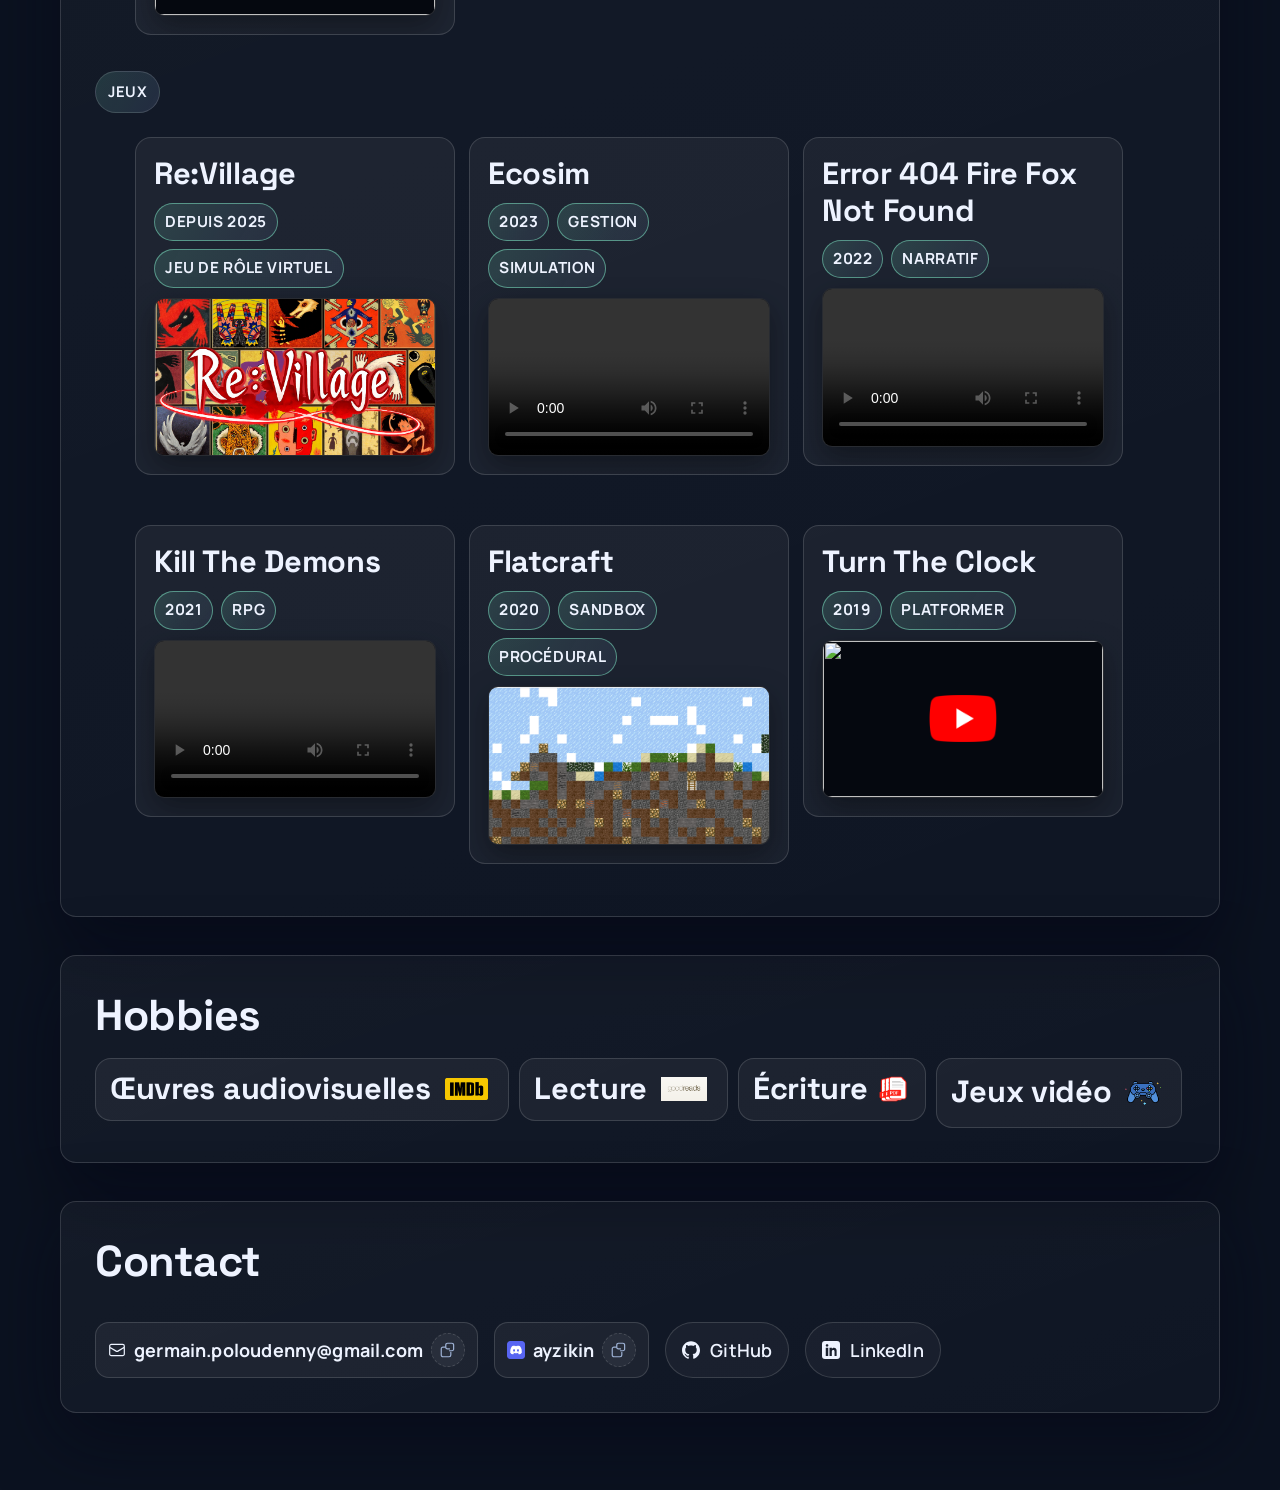
==== commit 48f22e9e: "Ajoute le lien Google Scholar" ====
--- a/index.html
+++ b/index.html
@@ -38,7 +38,6 @@
       <a href="#skills">Compétences complémentaires</a>
       <a href="#diplomas">Diplômes</a>
       <a href="#experiences">Expériences</a>
-      <a href="#articles">Articles</a>
       <a href="#projects">Projets</a>
       <a href="#hobbies">Hobbies</a>
       <a href="#contact">Contact</a>
@@ -52,6 +51,12 @@
         <p class="hero-subtitle">
           Doctorant en mathématiques et intelligence artificielle
         </p>
+        <div class="hero-links">
+          <a class="ghost scholar-link" href="https://scholar.google.com/citations?user=PnPlf2MAAAAJ" target="_blank" rel="noreferrer noopener" aria-label="Publications sur Google Scholar">
+            <span>Publications</span>
+            <img src="img/google-scholar.svg" alt="" aria-hidden="true">
+          </a>
+        </div>
         <div class="hero-content">
           <figure class="card image-card portrait-card">
             <img src="img/portrait.png" alt="Portrait de Germain Poloudenny" class="portrait">
@@ -224,27 +229,6 @@
             <img src="img/lml.png" alt="Laboratoire de Mathématiques de Lens" class="diploma-logo">
             <img src="img/artois.png" alt="Université d'Artois" class="diploma-logo">
           </div>
-        </article>
-      </div>
-    </section>
-
-    <section class="panel" id="articles">
-      <div class="panel-header">
-        <h2>Articles scientifiques</h2>
-      </div>
-      <div class="publication-list">
-        <article class="card publication-card">
-          <div class="meta">
-            <span class="pill">Oct 2023</span>
-            <span class="location">Co-auteur</span>
-          </div>
-          <h3>
-            <a href="https://www.mdpi.com/2076-3425/13/10/1435" target="_blank" rel="noreferrer noopener">
-              The Projective Consciousness Model: Projective Geometry at the Core of Consciousness and the Integration of Perception, Imagination, Motivation, Emotion, Social Cognition and Action
-            </a>
-          </h3>
-          <img src="img/PCM.png" alt="Illustration du Projective Consciousness Model" class="publication-image">
-          <a class="paper-link" href="https://www.mdpi.com/2076-3425/13/10/1435" target="_blank" rel="noreferrer noopener">Consulter l'article sur MDPI</a>
         </article>
       </div>
     </section>
--- a/styles.css
+++ b/styles.css
@@ -239,14 +239,34 @@
   margin: 8px 0 12px;
 }
 
-.hero-subtitle {
-  margin: -4px 0 18px;
+.hero-subtitle {
+  margin: -4px 0 18px;
   color: var(--muted);
   font-family: var(--font-heading);
   font-size: clamp(1.05rem, 2vw, 1.25rem);
   font-weight: 500;
-  text-align: left;
-}
+  text-align: left;
+}
+
+.hero-links {
+  display: flex;
+  margin: 0 0 18px;
+}
+
+.scholar-link {
+  transition: transform 0.18s ease, filter 0.18s ease;
+}
+
+.scholar-link img {
+  width: 28px;
+  height: 28px;
+}
+
+.scholar-link:hover,
+.scholar-link:focus-visible {
+  transform: translateY(-2px);
+  filter: drop-shadow(0 8px 12px rgba(66, 133, 244, 0.35));
+}
 
 .hero-content {
   display: grid;
@@ -669,64 +689,7 @@
   font-weight: 600;
 }
 
-.publication-list {
-  display: grid;
-  grid-template-columns: repeat(auto-fit, minmax(260px, 1fr));
-  gap: 14px;
-}
-
-.publication-card {
-  align-content: start;
-  gap: 8px;
-}
-
-.publication-card h3 {
-  margin: 4px 0 6px;
-  font-family: var(--font-heading);
-}
-
-.publication-card h3 a {
-  color: var(--text);
-  text-decoration: none;
-}
-
-.publication-card h3 a:hover,
-.publication-card h3 a:focus-visible {
-  text-decoration: underline;
-  text-decoration-thickness: 2px;
-  text-underline-offset: 3px;
-}
-
-.publication-image {
-  width: 70%;
-  max-width: 220px;
-  margin: 6px 0;
-  display: block;
-  border-radius: calc(var(--radius) - 6px);
-  border: 1px solid var(--border);
-  background: #05080f;
-  box-shadow: 0 10px 28px rgba(0, 0, 0, 0.35);
-  object-fit: cover;
-}
-
-.paper-link {
-  display: inline-flex;
-  align-items: center;
-  gap: 8px;
-  color: var(--text);
-  font-weight: 700;
-  text-decoration: none;
-  padding: 4px 0;
-}
-
-.paper-link:hover,
-.paper-link:focus-visible {
-  text-decoration: underline;
-  text-decoration-thickness: 2px;
-  text-underline-offset: 3px;
-}
-
-.media-frame {
+.media-frame {
   width: 100%;
   display: block;
   border-radius: calc(var(--radius) - 6px);
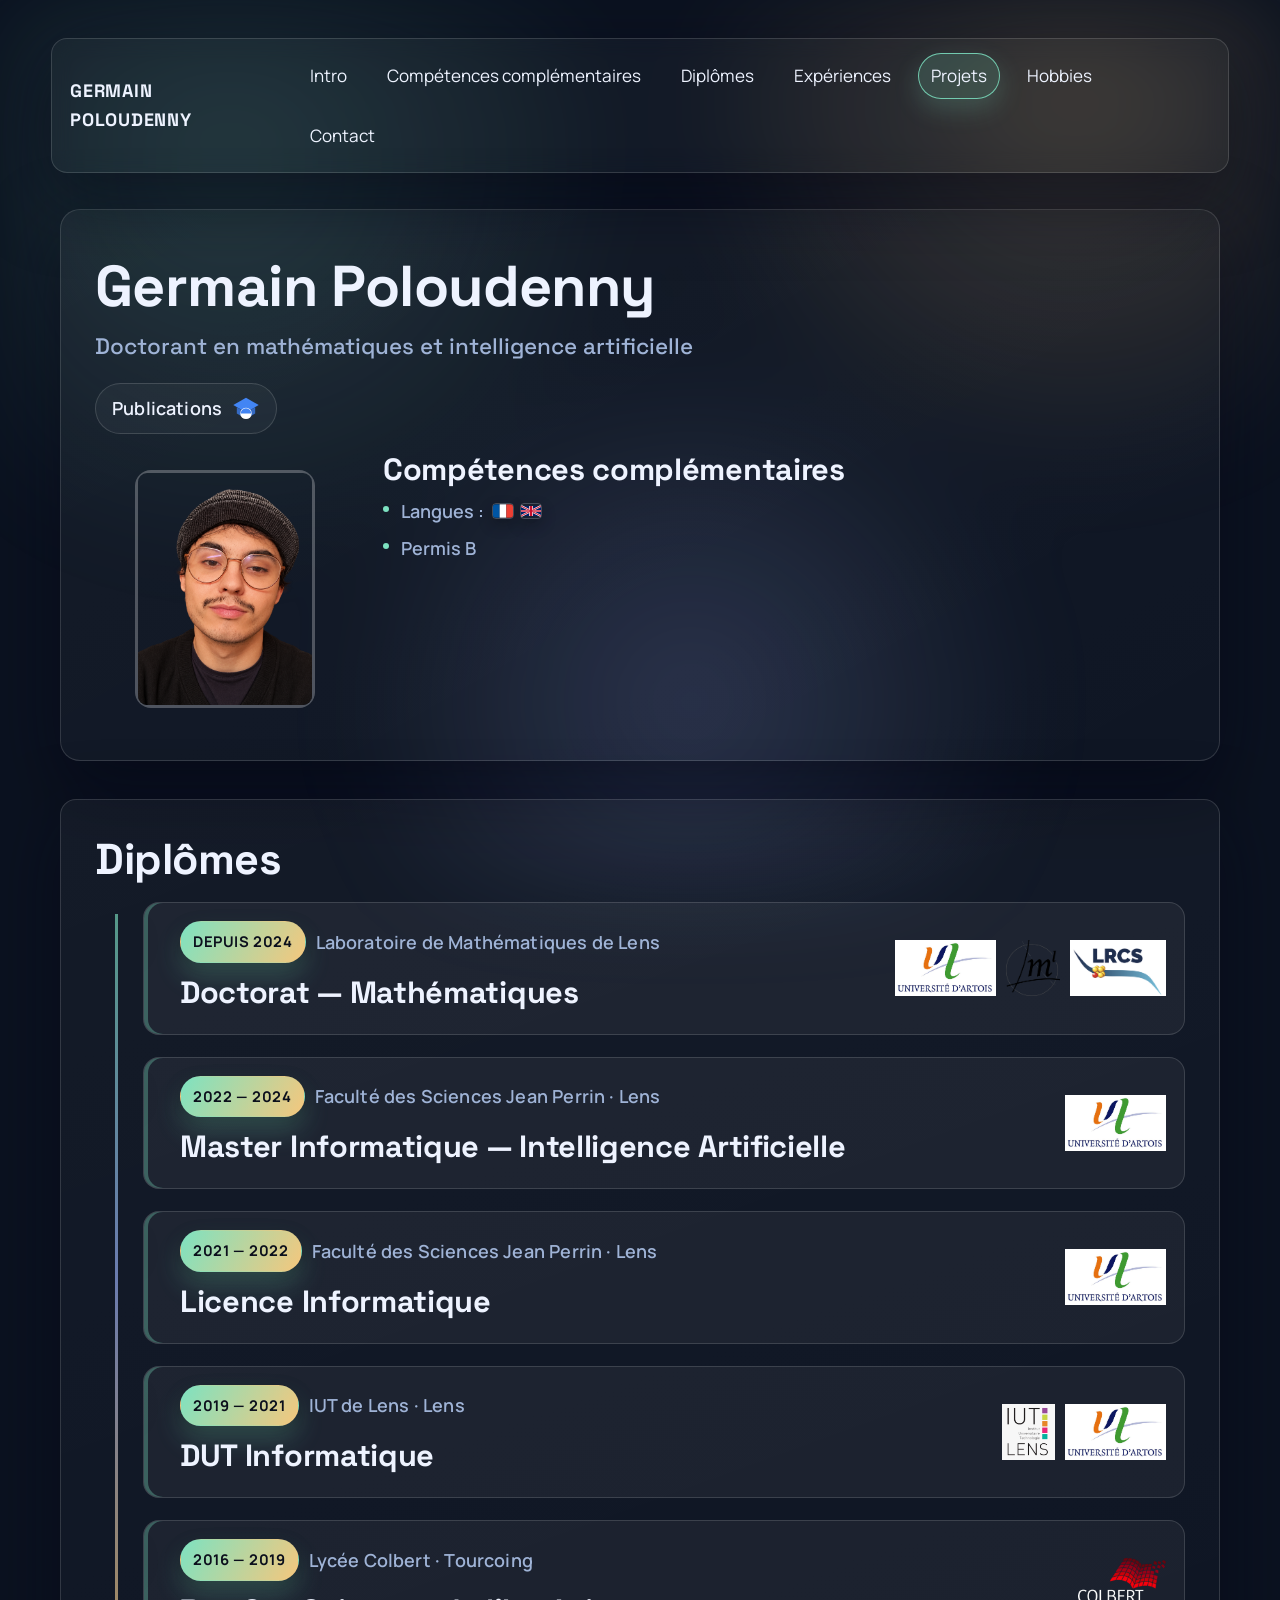
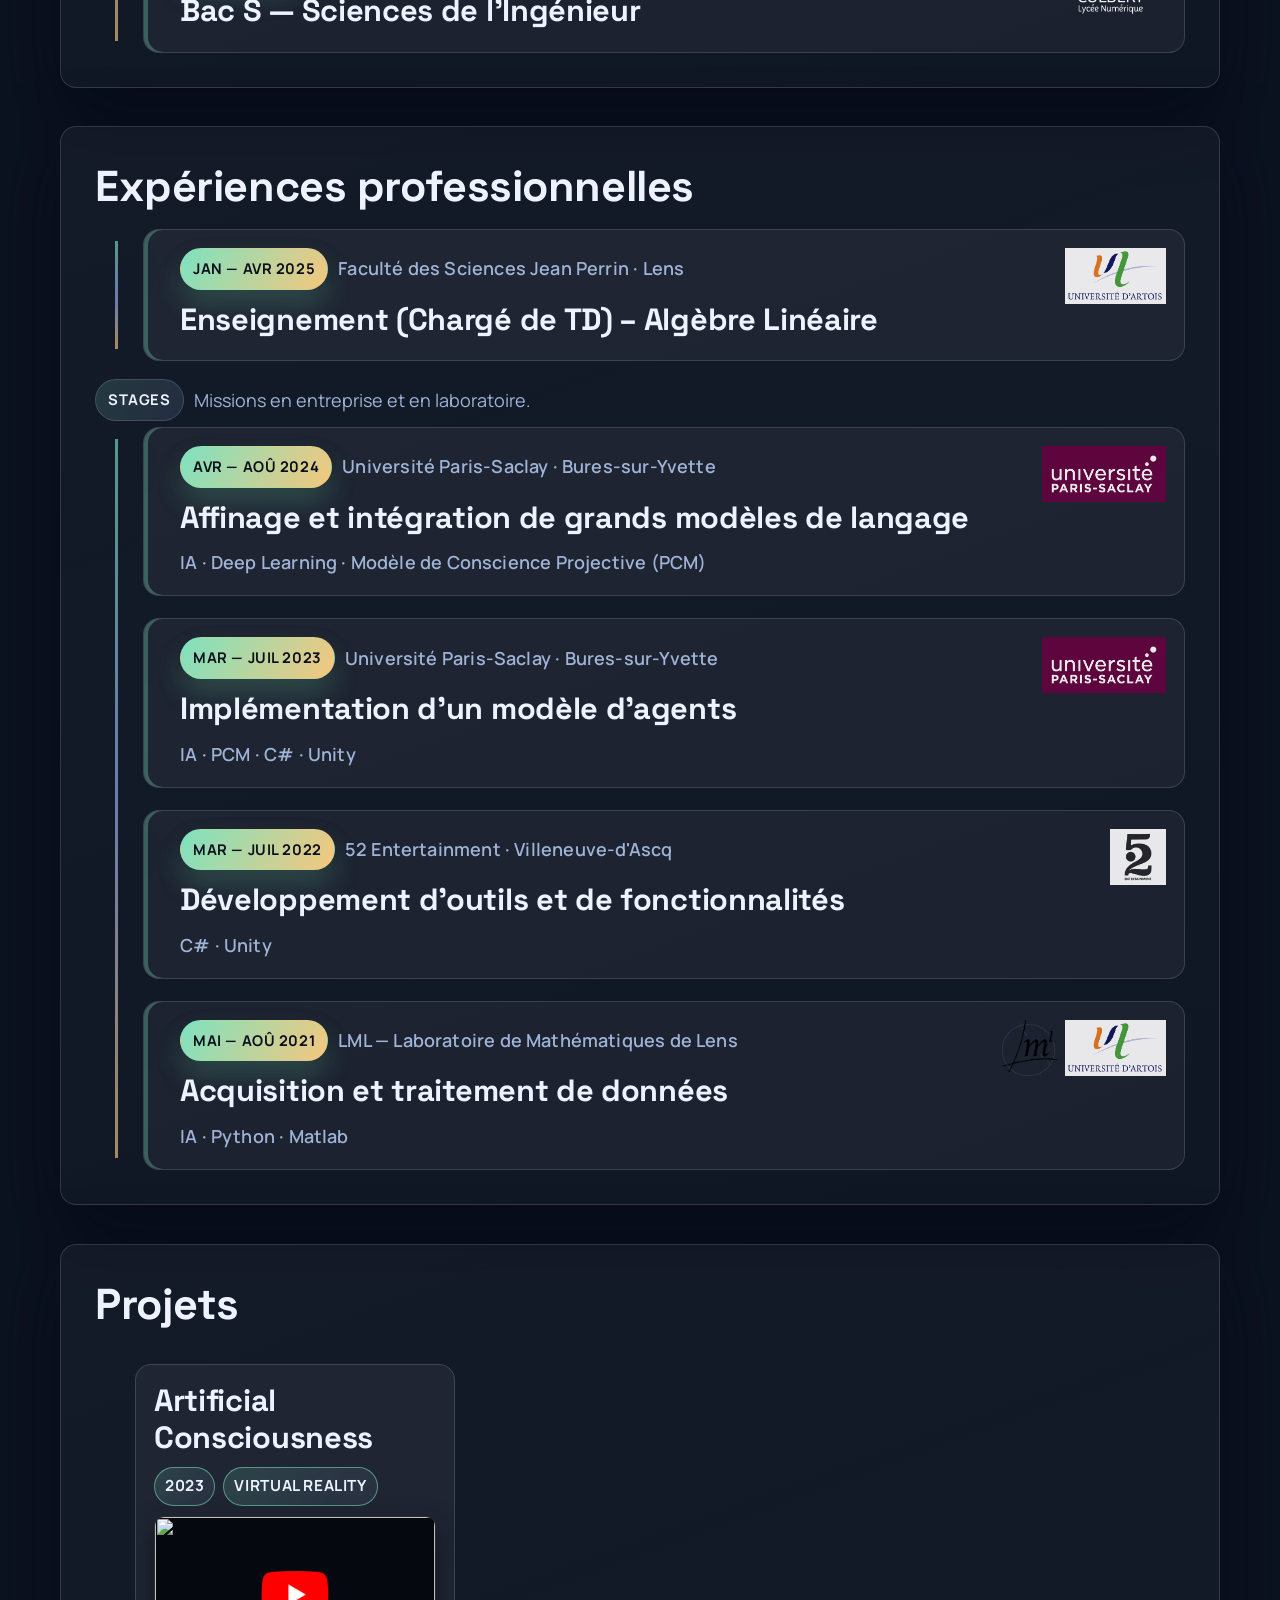
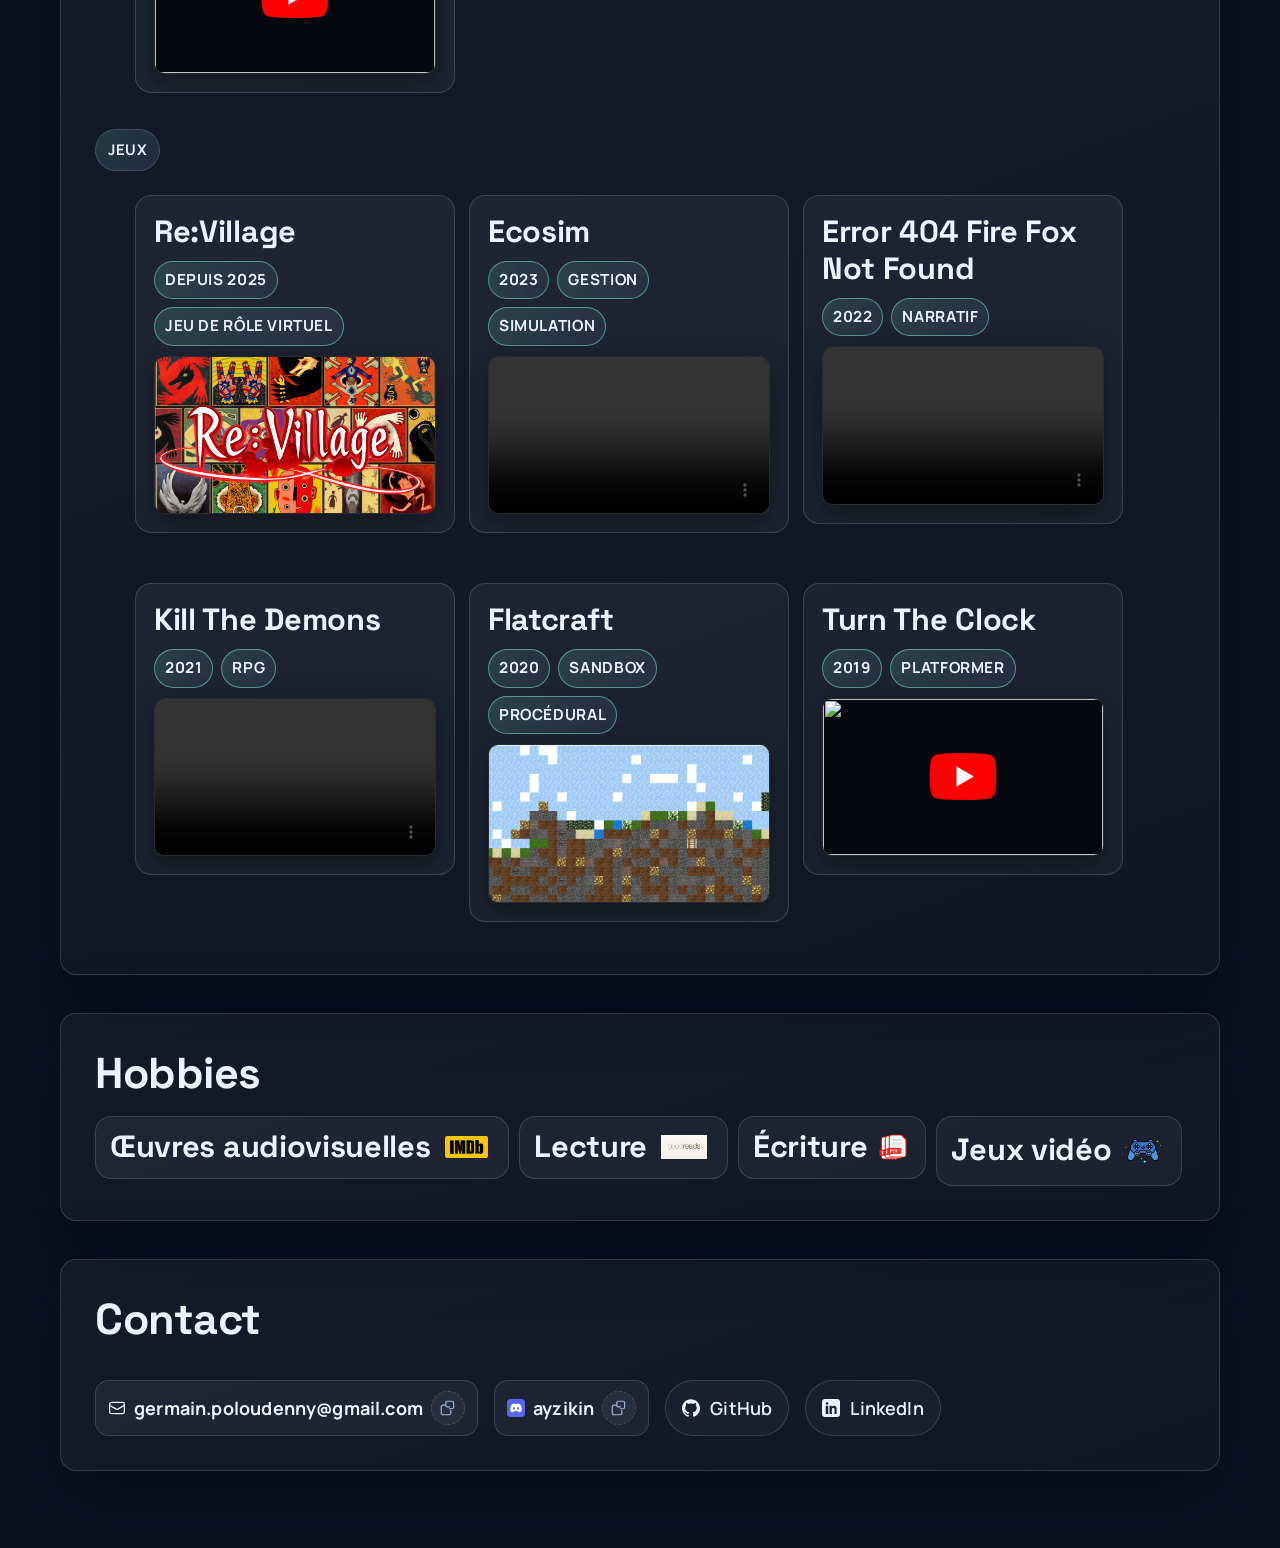
==== commit 896ab7bc: "Actualise le portrait du portfolio" ====
--- a/index.html
+++ b/index.html
@@ -59,7 +59,7 @@
         </div>
         <div class="hero-content">
           <figure class="card image-card portrait-card">
-            <img src="img/portrait.png" alt="Portrait de Germain Poloudenny" class="portrait">
+            <img src="img/portrait.png?v=1d73959bed65" alt="Portrait de Germain Poloudenny" class="portrait">
           </figure>
           <div class="hero-skills" id="skills">
             <h3>Compétences complémentaires</h3>
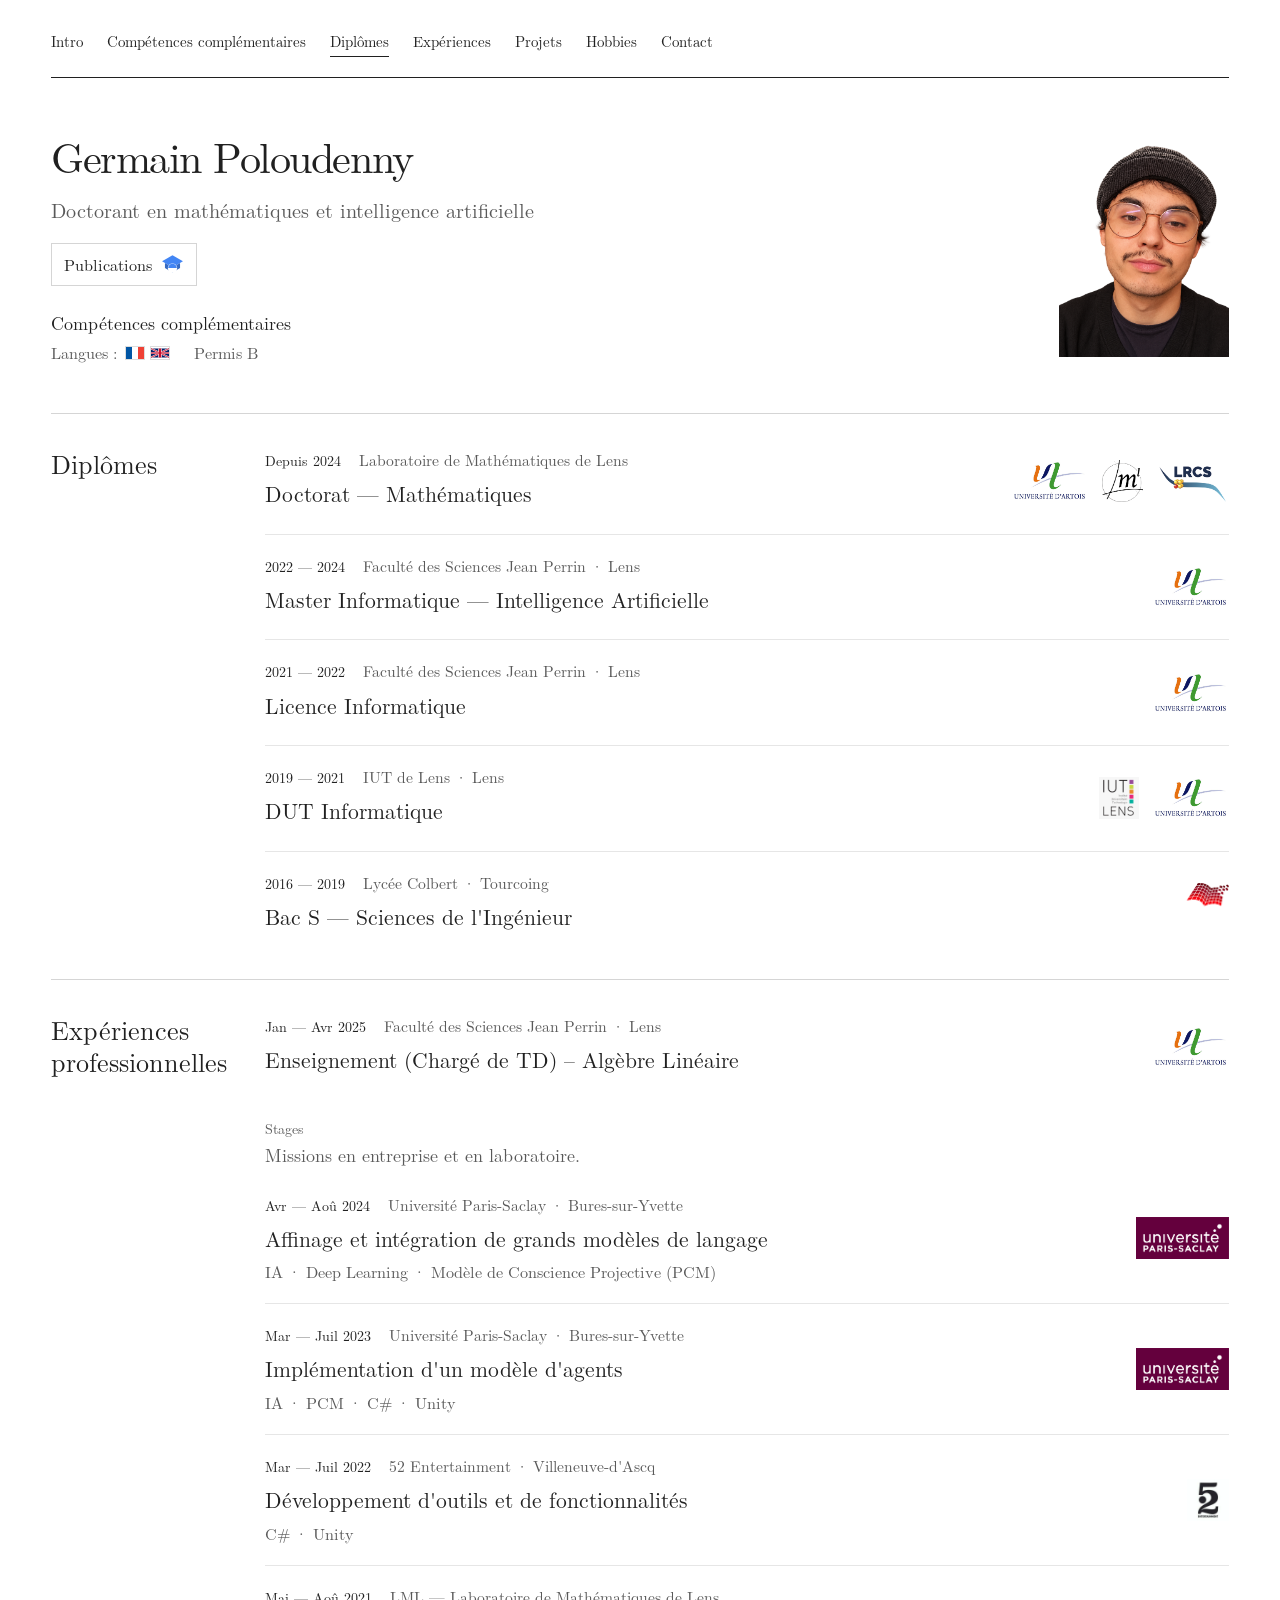
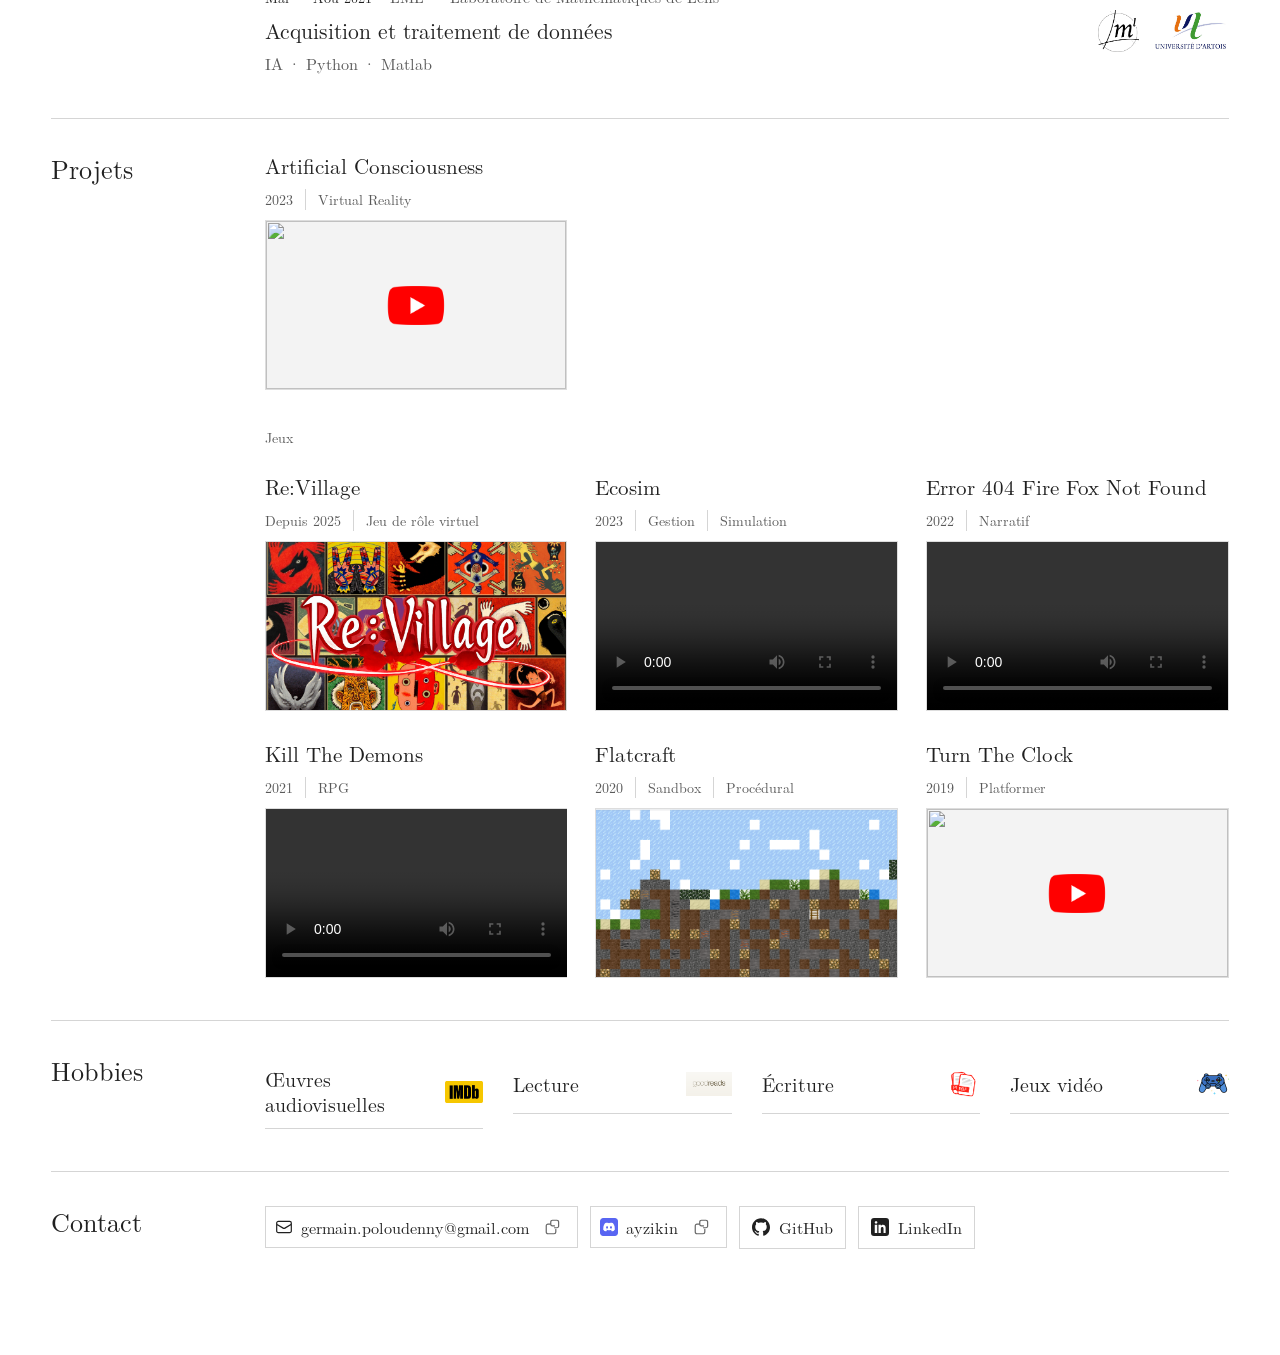
==== commit 370af5ba: "Adopte une presentation blanche et typographique du portfolio" ====
--- a/index.html
+++ b/index.html
@@ -19,15 +19,12 @@
     }
   </script>
   <link rel="icon" type="image/svg+xml" href="img/favicon-gp.svg">
-  <link rel="preconnect" href="https://fonts.googleapis.com">
-  <link rel="preconnect" href="https://fonts.gstatic.com" crossorigin>
-  <link href="https://fonts.googleapis.com/css2?family=Manrope:wght@400;500;600;700&family=Space+Grotesk:wght@400;500;600;700&display=swap" rel="stylesheet">
-  <link rel="stylesheet" href="styles.css">
+  <link rel="preload" href="fonts/lmroman10-regular.otf" as="font" type="font/otf" crossorigin>
+  <link rel="stylesheet" href="styles.css?v=20261029">
 </head>
 <body>
   <div class="background-accent" aria-hidden="true"></div>
   <header class="site-header">
-    <div class="brand">Germain Poloudenny</div>
     <button class="nav-toggle" type="button" aria-expanded="false" aria-controls="site-nav" aria-label="Ouvrir le menu">
       <span class="nav-toggle-bar"></span>
       <span class="nav-toggle-bar"></span>
--- a/styles.css
+++ b/styles.css
@@ -1,1447 +1,341 @@
-:root {
-  --bg: #0b1220;
-  --bg-accent: radial-gradient(circle at 18% 18%, rgba(125, 226, 193, 0.16), transparent 32%),
-    radial-gradient(circle at 84% 10%, rgba(245, 199, 125, 0.2), transparent 30%),
-    radial-gradient(circle at 54% 78%, rgba(159, 181, 255, 0.18), transparent 36%);
-  --card: rgba(255, 255, 255, 0.05);
-  --card-strong: rgba(255, 255, 255, 0.09);
-  --text: #eef3ff;
-  --muted: #9fb3d6;
-  --border: rgba(255, 255, 255, 0.14);
-  --shadow: 0 24px 70px rgba(5, 8, 22, 0.55);
-  --radius: 16px;
-  --section-gap: clamp(26px, 3vw, 44px);
-  --block-padding: clamp(22px, 3vw, 34px);
-  --font-body: "Manrope", "Space Grotesk", sans-serif;
-  --font-heading: "Space Grotesk", "Manrope", sans-serif;
-  --accent-blue: #9fb5ff;
-  --accent-pink: #f58fb1;
-  --accent-lime: #7de2c1;
-  --accent-amber: #f5c77d;
-}
-
-html {
-  scroll-behavior: smooth;
-  font-size: 17px;
-}
-
-*,
-*::before,
-*::after {
-  box-sizing: border-box;
-}
-
-body {
-  margin: 0;
-  min-height: 100vh;
-  background: var(--bg);
-  color: var(--text);
-  font-family: var(--font-body);
-  line-height: 1.6;
-  -webkit-font-smoothing: antialiased;
-  padding: clamp(28px, 3vw, 42px) clamp(18px, 4vw, 52px) clamp(48px, 6vw, 78px);
-  position: relative;
-  overflow-x: hidden;
-}
-
-p {
-  max-width: 68ch;
-  text-align: justify;
-  text-align-last: left;
-  hyphens: auto;
-}
-
-h1,
-h2,
-h3 {
-  font-family: var(--font-heading);
-  font-weight: 700;
-  line-height: 1.2;
-  letter-spacing: -0.01em;
-}
-
-h1 {
-  font-size: clamp(2.4rem, 4.5vw, 3.2rem);
-}
-
-h2 {
-  font-size: clamp(1.9rem, 3.4vw, 2.4rem);
-}
-
-h3 {
-  font-size: clamp(1.45rem, 2.4vw, 1.8rem);
-}
-
-@media (min-width: 1200px) {
-  html {
-    font-size: 18px;
-  }
-}
-
-a:focus-visible,
-button:focus-visible {
-  outline: 2px solid var(--accent-lime);
-  outline-offset: 3px;
-  box-shadow: 0 0 0 4px rgba(122, 183, 255, 0.32);
-}
-
-.sr-only {
-  position: absolute;
-  width: 1px;
-  height: 1px;
-  padding: 0;
-  margin: -1px;
-  overflow: hidden;
-  clip: rect(0, 0, 0, 0);
-  white-space: nowrap;
-  border: 0;
-}
-
-.background-accent {
-  position: fixed;
-  inset: 0;
-  background: var(--bg-accent);
-  filter: blur(46px);
-  pointer-events: none;
-}
-
-.site-header {
-  display: flex;
-  align-items: center;
-  justify-content: space-between;
-  gap: 18px;
-  padding: 14px 18px;
-  margin-bottom: 36px;
-  border: 1px solid var(--border);
-  border-radius: var(--radius);
-  background: rgba(255, 255, 255, 0.03);
-  box-shadow: var(--shadow);
-  position: sticky;
-  top: 20px;
-  backdrop-filter: blur(10px);
-  z-index: 10;
-}
-
-.brand {
+@font-face {
+  font-family: "Latin Modern";
+  src: url("fonts/lmroman10-regular.otf") format("opentype");
+  font-style: normal;
+  font-weight: 400;
+  font-display: swap;
+}
+@font-face {
+  font-family: "Latin Modern";
+  src: url("fonts/lmroman10-bold.otf") format("opentype");
+  font-style: normal;
   font-weight: 700;
-  letter-spacing: 0.04em;
-  text-transform: uppercase;
+  font-display: swap;
+}
+@font-face {
+  font-family: "Latin Modern";
+  src: url("fonts/lmroman10-italic.otf") format("opentype");
+  font-style: italic;
+  font-weight: 400;
+  font-display: swap;
+}
+
+:root {
+  color-scheme: light;
+  --bg: #fff;
+  --text: #202020;
+  --muted: #595959;
+  --border: #d5d5d5;
+  --font-body: "Latin Modern", "Times New Roman", serif;
+  --font-heading: var(--font-body);
+  --page-margin: clamp(22px, 4vw, 80px);
+}
+*, *::before, *::after { box-sizing: border-box; }
+html { font-size: 18px; scroll-behavior: smooth; }
+body {
+  margin: 0;
+  padding: 0 var(--page-margin) 64px;
+  background: var(--bg);
+  color: var(--text);
+  font-family: var(--font-body);
+  line-height: 1.55;
+  -webkit-font-smoothing: antialiased;
+}
+button, input { font: inherit; }
+button { cursor: pointer; }
+a { color: inherit; text-underline-offset: .2em; text-decoration-thickness: 1px; }
+a:hover { text-decoration: underline; }
+a:focus-visible, button:focus-visible {
+  outline: 2px solid #444;
+  outline-offset: 4px;
+}
+img, video, iframe { max-width: 100%; }
+figure { margin: 0; }
+p { margin: 0 0 1em; max-width: 72ch; }
+h1, h2, h3 {
   font-family: var(--font-heading);
-}
-
-.brand-link {
-  color: var(--text);
-  text-decoration: none;
-}
-
-.nav {
-  display: flex;
-  align-items: center;
-  gap: 14px;
-  flex-wrap: wrap;
-  transition: max-height 0.2s ease;
-}
-
-.nav a {
-  color: var(--text);
-  text-decoration: none;
-  padding: 8px 12px;
-  border: 1px solid transparent;
-  border-radius: 999px;
-  font-size: 0.95rem;
-  display: inline-flex;
-  align-items: center;
-  transition: all 0.2s ease;
-}
-
-.nav a.active {
-  border-color: rgba(125, 226, 193, 0.85);
-  background: rgba(125, 226, 193, 0.16);
-  box-shadow: 0 10px 26px rgba(125, 226, 193, 0.2);
-}
-
-.nav a:hover,
-.nav a:focus-visible {
-  border-color: rgba(125, 226, 193, 0.8);
-  background: rgba(125, 226, 193, 0.14);
-}
-
-.nav-toggle {
-  display: none;
-  align-items: center;
-  justify-content: center;
-  gap: 6px;
-  width: 44px;
-  height: 44px;
-  border-radius: 12px;
-  border: 1px dashed var(--border);
-  background: rgba(255, 255, 255, 0.04);
-  color: inherit;
-  cursor: pointer;
-  transition: all 0.18s ease;
-}
-
-.nav-toggle:hover,
-.nav-toggle:focus-visible {
-  border-color: rgba(125, 226, 193, 0.8);
-  background: rgba(125, 226, 193, 0.12);
-}
-
-.nav-toggle-bar {
-  width: 20px;
-  height: 2px;
-  background: currentColor;
-  border-radius: 999px;
-  transition: transform 0.2s ease, opacity 0.2s ease;
-}
-
-.nav-toggle[aria-expanded="true"] .nav-toggle-bar:nth-of-type(1) {
-  transform: translateY(6px) rotate(45deg);
-}
-
-.nav-toggle[aria-expanded="true"] .nav-toggle-bar:nth-of-type(2) {
-  opacity: 0;
-}
-
-.nav-toggle[aria-expanded="true"] .nav-toggle-bar:nth-of-type(3) {
-  transform: translateY(-6px) rotate(-45deg);
-}
-
-main {
-  display: flex;
-  flex-direction: column;
-  gap: var(--section-gap);
-  max-width: 1160px;
-  width: 100%;
-  margin: 0 auto;
-  position: relative;
-  z-index: 1;
-}
-
-.hero {
-  display: grid;
-  grid-template-columns: repeat(auto-fit, minmax(280px, 1fr));
-  gap: clamp(18px, 2vw, 26px);
-  padding: var(--block-padding);
-  border-radius: calc(var(--radius) + 4px);
-  border: 1px solid var(--border);
-  background: linear-gradient(150deg, rgba(255, 255, 255, 0.045), rgba(255, 255, 255, 0.02));
-  box-shadow: var(--shadow);
-}
-
-.hero,
-.panel,
-.contact {
-  scroll-margin-top: 110px;
-}
-
-.hero-text h1 {
-  margin: 8px 0 12px;
-}
-
-.hero-subtitle {
-  margin: -4px 0 18px;
-  color: var(--muted);
-  font-family: var(--font-heading);
-  font-size: clamp(1.05rem, 2vw, 1.25rem);
-  font-weight: 500;
-  text-align: left;
-}
-
-.hero-links {
-  display: flex;
-  margin: 0 0 18px;
-}
-
-.scholar-link {
-  transition: transform 0.18s ease, filter 0.18s ease;
-}
-
-.scholar-link img {
-  width: 28px;
-  height: 28px;
-}
-
-.scholar-link:hover,
-.scholar-link:focus-visible {
-  transform: translateY(-2px);
-  filter: drop-shadow(0 8px 12px rgba(66, 133, 244, 0.35));
-}
-
-.hero-content {
-  display: grid;
-  grid-template-columns: minmax(200px, 260px) minmax(240px, 1fr);
-  gap: clamp(16px, 3vw, 28px);
-  align-items: start;
-}
-
-.hero-skills {
-  display: grid;
-  gap: 8px;
-  margin: 0;
-}
-
-.hero-skills h3 {
-  margin: 0;
-}
-
-.skill-list {
-  list-style: none;
-  margin: 0;
-  padding: 0;
-  display: grid;
-  gap: 8px;
-  color: var(--muted);
-  font-weight: 600;
-}
-
-.skill-list li {
-  position: relative;
-  padding-left: 18px;
-  display: flex;
-  align-items: center;
-  gap: 8px;
-  flex-wrap: wrap;
-}
-
-.skill-list li::before {
-  content: "";
-  position: absolute;
-  left: 0;
-  top: 0.7em;
-  width: 6px;
-  height: 6px;
-  border-radius: 999px;
-  background: var(--accent-lime);
-  transform: translateY(-50%);
-}
-
-.skill-icon-only {
-  align-items: center;
-}
-
-.icon {
-  width: 22px;
-  height: 22px;
-  display: block;
-}
-
-.icon-git {
-  color: var(--accent-lime);
-}
-
-.flag-icons {
-  display: inline-flex;
-  gap: 6px;
-  align-items: center;
-}
-
-.flag-icon {
-  display: inline-flex;
-  align-items: center;
-  justify-content: center;
-}
-
-.icon-flag {
-  width: 22px;
-  height: 16px;
-  display: block;
-  border-radius: 4px;
-  box-shadow: 0 6px 14px rgba(0, 0, 0, 0.25);
-  border: 1px solid rgba(255, 255, 255, 0.2);
-}
-
-.portrait-card {
-  max-width: 260px;
-  padding: 12px;
-}
-
-#intro .portrait-card {
-  background: transparent;
-  border: none;
+  line-height: 1.22;
+  font-weight: 400;
+}
+h1 { font-size: clamp(2rem, 3.3vw, 3.1rem); letter-spacing: -.035em; }
+h2 { font-size: 1.45rem; }
+h3 { font-size: 1.2rem; margin: 0; }
+.sr-only {
+  position: absolute;
+  width: 1px;
+  height: 1px;
   padding: 0;
-  box-shadow: none;
-  min-height: 0;
-}
-
-#intro .portrait-card::after {
-  content: none;
-}
-
-#intro .portrait-card:hover,
-#intro .portrait-card:focus-within {
-  transform: none;
-  box-shadow: none;
-  border-color: transparent;
-}
-
-.portrait {
-  width: 100%;
-  height: auto;
-}
-
-.hero-placeholder {
-  display: grid;
-  grid-template-columns: repeat(auto-fit, minmax(220px, 1fr));
-  gap: clamp(12px, 2vw, 18px);
-}
-
-.panel {
-  border-radius: var(--radius);
-  padding: var(--block-padding);
-  border: 1px solid var(--border);
-  background: linear-gradient(160deg, rgba(255, 255, 255, 0.04), rgba(255, 255, 255, 0.02));
-  box-shadow: var(--shadow);
-}
-
-.panel-header {
-  display: flex;
-  align-items: baseline;
-  justify-content: space-between;
-  gap: 12px;
-  margin-bottom: 16px;
-}
-
-.panel h2 {
-  margin: 0;
-  font-family: var(--font-heading);
-}
-
-.panel p {
-  margin: 0;
-  color: var(--muted);
-  max-width: 50ch;
-}
-
-.category-head {
-  display: flex;
-  align-items: center;
-  gap: 10px;
-  margin: 18px 0 6px;
-  flex-wrap: wrap;
-}
-
-.category-note {
-  margin: 0;
-  color: var(--muted);
-}
-
-.pill {
-  display: inline-flex;
-  align-items: center;
-  gap: 8px;
-  padding: 8px 12px;
-  border-radius: 999px;
-  border: 1px solid var(--border);
-  background: linear-gradient(120deg, rgba(125, 226, 193, 0.16), rgba(159, 181, 255, 0.12));
-  color: var(--text);
-  font-weight: 700;
-  letter-spacing: 0.04em;
-  text-transform: uppercase;
-  font-size: 0.82rem;
-  text-decoration: none;
-}
-
-.pill-date {
-  background: linear-gradient(120deg, var(--accent-lime), var(--accent-amber));
-  color: #0b0f1c;
-  border-color: transparent;
-  box-shadow: 0 14px 26px rgba(125, 226, 193, 0.24), 0 6px 16px rgba(0, 0, 0, 0.35);
-}
-
-.pill-soft {
-  background: rgba(255, 255, 255, 0.06);
-  border-style: dashed;
-  color: var(--muted);
-  box-shadow: none;
-}
-
-.pill-goodreads {
-  color: #f3e8dc;
-  border-color: rgba(243, 232, 220, 0.45);
-  background: linear-gradient(120deg, rgba(89, 65, 40, 0.28), rgba(243, 232, 220, 0.08));
-}
-
-.grid {
-  display: grid;
-  grid-template-columns: repeat(auto-fit, minmax(240px, 1fr));
-  gap: clamp(12px, 2vw, 18px);
-  align-items: start;
-}
-
-.projects-grid {
-  grid-template-columns: repeat(auto-fit, minmax(min(100%, 320px), 320px));
-  gap: 14px;
-  justify-content: start;
-}
-
-.projects-grid.featured-projects {
-  display: grid;
-}
-
-.projects-grid > .card.media {
-  width: 100%;
-}
-
-.timeline {
-  display: grid;
-  gap: clamp(14px, 2vw, 22px);
-  position: relative;
-  padding-left: 48px;
-}
-
-.timeline::before {
-  content: "";
-  position: absolute;
-  inset: 12px auto 12px 20px;
-  width: 3px;
-  background: linear-gradient(
-    180deg,
-    rgba(125, 226, 193, 0.7),
-    rgba(159, 181, 255, 0.7),
-    rgba(245, 199, 125, 0.72)
-  );
-  opacity: 0.9;
-  z-index: 0;
-}
-
-.timeline .card {
-  padding-left: 36px;
-}
-
-.timeline .card::before {
-  content: "";
-  position: absolute;
-  left: -28px;
-  top: 22px;
-  width: 14px;
-  height: 14px;
-  border-radius: 50%;
-  background: var(--bg);
-  border: 3px solid var(--accent-lime);
-  box-shadow: 0 0 0 8px rgba(125, 226, 193, 0.16), 0 10px 30px rgba(0, 0, 0, 0.45);
-  z-index: 2;
-}
-
-.card {
-  border-radius: var(--radius);
-  padding: clamp(14px, 2vw, 18px);
-  min-height: 110px;
-  display: grid;
-  align-content: center;
-  justify-items: start;
-  font-weight: 600;
-  letter-spacing: 0.01em;
-  position: relative;
-  overflow: hidden;
-  border: 1px solid var(--border);
-  background: var(--card);
-  isolation: isolate;
-  transition: transform 0.18s ease, box-shadow 0.18s ease, border-color 0.18s ease;
-}
-
-.card::after {
-  content: "";
-  position: absolute;
-  inset: 0;
-  opacity: 0;
-  background: var(--bg-accent);
-  border-radius: inherit;
-  transition: opacity 0.25s ease;
-  pointer-events: none;
-  z-index: 0;
-}
-
-.card:hover::after {
-  opacity: 0.08;
-}
-
-.card:hover,
-.card:focus-within {
-  transform: translateY(-4px);
-  border-color: rgba(255, 255, 255, 0.26);
-  box-shadow: 0 18px 44px rgba(0, 0, 0, 0.38);
-}
-
-.card > * {
-  position: relative;
-  z-index: 1;
-}
-
-.card.media {
-  align-content: start;
-  justify-items: stretch;
-  gap: 10px;
+  margin: -1px;
   overflow: hidden;
-  min-height: 0;
-}
-
-.card.media h3 {
-  margin: 0;
-  font-family: var(--font-heading);
-}
-
-.card.media:not(:has(> video, > img, > iframe, .video-thumb, .youtube-poster, .media-cover-link)) {
-  padding-bottom: 12px;
-  min-height: 0;
-  gap: 8px;
-  width: fit-content;
-  max-width: 100%;
-  justify-self: start;
-}
-
-.card.experience-card,
-.card.diploma-card {
-  background: var(--card);
-  border-style: solid;
-  align-content: start;
-  gap: 8px;
-  min-height: 0;
-  padding-left: 28px;
-  z-index: 1;
-  box-shadow: inset 4px 0 0 rgba(125, 226, 193, 0.32);
-}
-
-.card.diploma-card,
-.card.experience-card.with-logos {
-  grid-template-columns: 1fr auto;
-  grid-template-rows: auto auto;
-  column-gap: 16px;
-  align-items: center;
-}
-
-.timeline .card.experience-card,
-.timeline .card.diploma-card {
-  padding-left: 36px;
-}
-
-.card.experience-card h3,
-.card.diploma-card h3 {
-  margin: 4px 0;
-  font-family: var(--font-heading);
-}
-
-.card.diploma-card .meta,
-.card.experience-card.with-logos .meta {
-  grid-column: 1;
-  grid-row: 1;
-}
-
-.card.diploma-card h3,
-.card.experience-card.with-logos h3 {
-  grid-column: 1;
-  grid-row: 2;
-}
-
-.logo-row {
-  display: flex;
-  align-items: center;
-  justify-content: flex-end;
-  gap: 10px;
-  flex-wrap: wrap;
-  margin: 0;
-  grid-column: 2;
-  grid-row: 1 / span 2;
-  align-self: center;
-  padding: 0;
-  background: transparent;
-  border: none;
-  box-shadow: none;
-}
-
-.diploma-logo {
-  height: 56px;
-  width: auto;
-  object-fit: contain;
-  padding: 0;
-  border: none;
-  background: transparent;
-  box-shadow: none;
-}
-
-.experience-logos {
-  grid-row: 1 / -1;
-  align-self: start;
-  gap: 8px;
-}
-
-.experience-logos .diploma-logo {
-  height: 56px;
-  opacity: 0.9;
-  filter: saturate(0.9) brightness(1.08);
-}
-
-.meta {
-  display: flex;
-  align-items: center;
-  gap: 10px;
-  flex-wrap: wrap;
-}
-
-.location {
-  color: var(--muted);
-  font-weight: 600;
-}
-
-.exp-subtitle {
-  margin: 0;
-  color: var(--muted);
-  font-weight: 600;
-}
-
-.media-frame {
-  width: 100%;
-  display: block;
-  border-radius: calc(var(--radius) - 6px);
-  border: 1px solid var(--border);
-  background: #05080f;
-  box-shadow: 0 10px 28px rgba(0, 0, 0, 0.35);
-  aspect-ratio: 16 / 9;
-}
-
-.media-cover {
-  object-fit: cover;
-}
-
-.media-cover-link {
-  overflow: hidden;
-  padding: 0;
-  color: inherit;
-  text-decoration: none;
-}
-
-.media-cover-image {
-  display: block;
-  width: 100%;
-  height: 100%;
-  object-fit: cover;
-  transition: transform 0.18s ease, filter 0.18s ease;
-}
-
-.youtube-poster {
-  position: relative;
-  overflow: hidden;
-  padding: 0;
-  cursor: pointer;
-}
-
-.youtube-poster-image {
-  width: 100%;
-  height: 100%;
-  display: block;
-  object-fit: cover;
-  transition: transform 0.18s ease, filter 0.18s ease;
-}
-
-.youtube-poster-play {
-  position: absolute;
-  left: 50%;
-  top: 50%;
-  display: grid;
-  place-items: center;
-  width: 68px;
-  height: 48px;
-  transform: translate(-50%, -50%);
-  transition: transform 0.18s ease, filter 0.18s ease;
-}
-
-.youtube-poster-play img {
-  width: 100%;
-  height: auto;
-  display: block;
-}
-
-.youtube-poster:hover .youtube-poster-image,
-.youtube-poster:focus-visible .youtube-poster-image {
-  filter: brightness(1.08);
-  transform: scale(1.02);
-}
-
-.youtube-poster:hover .youtube-poster-play,
-.youtube-poster:focus-visible .youtube-poster-play {
-  filter: brightness(1.08);
-  transform: translate(-50%, -50%) scale(1.04);
-}
-
-.card.media .video-thumb {
-  display: grid;
-  gap: 8px;
-  text-decoration: none;
-  width: 100%;
-}
-
-.project-card-link {
-  color: var(--text);
-  text-decoration: none;
-}
-
-.project-card-link:hover,
-.project-card-link:focus-visible {
-  color: var(--text);
-}
-
-.project-card-link:hover .media-cover-image,
-.project-card-link:focus-visible .media-cover-image {
-  filter: brightness(1.08);
-  transform: scale(1.02);
-}
-
-.card.media .video-thumb-label {
-  display: inline-flex;
-  align-items: center;
-  justify-content: center;
-  gap: 8px;
-  padding: 0;
-  background: transparent;
-  color: #fff;
-  border: none;
-  border-radius: 0;
-  font-weight: 700;
-  letter-spacing: 0.02em;
-  font-size: 0.9rem;
-  width: fit-content;
-  box-shadow: none;
-  transition: transform 0.16s ease, filter 0.16s ease;
-}
-
-.card.media .video-thumb-label img {
-  width: 24px;
-  height: auto;
-  display: block;
-}
-
-.card.media .video-thumb:hover .video-thumb-label,
-.card.media .video-thumb:focus-visible .video-thumb-label {
-  background: transparent;
-  filter: brightness(1.06);
-}
-
-.tag {
-  display: inline-flex;
-  align-items: center;
-  gap: 6px;
-  padding: 6px 10px;
-  border-radius: 999px;
-  border: 1px solid rgba(125, 226, 193, 0.55);
-  background: linear-gradient(120deg, rgba(125, 226, 193, 0.16), rgba(159, 181, 255, 0.08));
-  color: var(--text);
-  font-size: 0.85rem;
-  font-weight: 700;
-  letter-spacing: 0.04em;
-  text-transform: uppercase;
-}
-
-.tag-row {
-  display: flex;
-  gap: 8px;
-  flex-wrap: wrap;
-}
-
-.hobbies-grid {
-  display: flex;
-  flex-wrap: wrap;
-  align-items: flex-start;
-  justify-content: flex-start;
-  gap: 10px;
-}
-
-.hobby-card {
-  background: var(--card);
-  border-style: solid;
-  display: flex;
-  flex-direction: column;
-  gap: 6px;
-  min-height: 0;
-  align-self: start;
-  width: fit-content;
-  max-width: 100%;
-  padding: 12px 14px;
-}
-
-.hobby-card-link {
-  color: var(--text);
-  text-decoration: none;
-}
-
-.hobby-card-link:hover,
-.hobby-card-link:focus-visible {
-  color: var(--text);
-}
-
-.hobby-header {
+  clip: rect(0, 0, 0, 0);
+  white-space: nowrap;
+  border: 0;
+}
+.background-accent { display: none; }
+
+/* A full-width running header, rather than a floating navigation card. */
+.site-header {
   display: flex;
   align-items: center;
-  gap: 8px;
-  justify-content: space-between;
-  flex-wrap: nowrap;
-  width: 100%;
-}
-
-.hobby-card h3 {
-  margin: 0;
-  font-family: var(--font-heading);
-  flex: 1 1 auto;
-  min-width: 0;
-}
-
-.hobby-meta {
-  gap: 8px;
-}
-
-.hobby-link {
+  justify-content: space-between;
+  flex-wrap: wrap;
+  gap: 16px 30px;
+  padding: 25px 0 20px;
+  border-bottom: 1px solid var(--text);
+  margin-bottom: 40px;
+}
+.brand { font-size: 1.06rem; white-space: nowrap; }
+.brand-link { text-decoration: none; }
+.nav {
+  display: flex;
+  align-items: center;
+  flex-wrap: wrap;
+  gap: 8px 24px;
+  font-size: .83rem;
+}
+.nav a {
+  text-decoration: none;
+  padding: 4px 0;
+  border-bottom: 1px solid transparent;
+}
+.nav a:hover, .nav a.active {
+  border-bottom-color: currentColor;
+}
+.nav-toggle {
+  display: none;
+  flex-direction: column;
+  align-items: center;
+  justify-content: center;
+  gap: 5px;
+  width: 42px;
+  height: 42px;
+  border: 1px solid var(--border);
+  background: #fff;
+  color: var(--text);
+}
+.nav-toggle-bar { display: block; width: 18px; height: 1px; background: currentColor; }
+.nav-toggle[aria-expanded="true"] .nav-toggle-bar:nth-child(1) { transform: translateY(6px) rotate(45deg); }
+.nav-toggle[aria-expanded="true"] .nav-toggle-bar:nth-child(2) { opacity: 0; }
+.nav-toggle[aria-expanded="true"] .nav-toggle-bar:nth-child(3) { transform: translateY(-6px) rotate(-45deg); }
+main { width: 100%; margin: 0; }
+.hero, .panel, .contact { scroll-margin-top: 24px; }
+.hero { padding: 12px 0 48px; }
+.hero-text h1 { margin: 0 0 12px; }
+.hero-subtitle { color: var(--muted); font-size: 1.12rem; margin-bottom: 18px; }
+.hero-links { display: flex; margin-bottom: 26px; }
+#intro .hero-text {
+  display: grid;
+  grid-template-columns: minmax(0, 1fr) 170px;
+  column-gap: 50px;
+  align-items: start;
+}
+#intro .hero-text > h1, #intro .hero-subtitle, #intro .hero-links { grid-column: 1; }
+.hero-content { display: contents; }
+#intro .portrait-card {
+  grid-column: 2;
+  grid-row: 1 / span 4;
+  width: 170px;
+  margin: 0;
+  border: 0;
+  padding: 0;
+  min-height: 0;
+}
+.portrait { width: 100%; height: auto; display: block; }
+.hero-skills { grid-column: 1; margin: 0; }
+.hero-skills h3 { font-size: 1rem; margin-bottom: 6px; }
+.skill-list { display: flex; flex-wrap: wrap; gap: 6px 24px; padding: 0; margin: 0; list-style: none; color: var(--muted); font-size: .9rem; }
+.skill-list li { display: flex; align-items: center; gap: 7px; }
+.flag-icons, .flag-icon { display: inline-flex; align-items: center; gap: 5px; }
+.icon-flag { width: 20px; height: 14px; border: 1px solid #ddd; }
+.icon { width: 22px; height: 22px; }
+.scholar-link img { width: 23px; height: 23px; }
+
+/* Section headings form a marginal column; content uses the remaining width. */
+.panel {
+  display: grid;
+  grid-template-columns: 175px minmax(0, 1fr);
+  column-gap: clamp(28px, 3vw, 64px);
+  row-gap: 24px;
+  border-top: 1px solid var(--border);
+  padding: 34px 0 42px;
+}
+.panel-header { grid-column: 1; align-self: start; }
+.panel-header h2 { margin: 0; }
+.panel > :not(.panel-header) { grid-column: 2; min-width: 0; }
+.category-head { margin: 8px 0 0; }
+.category-note, .empty-state, .location, .exp-subtitle { color: var(--muted); }
+.category-note { margin: 0; }
+.timeline { display: grid; gap: 0; }
+.card { min-width: 0; }
+.card.experience-card, .card.diploma-card {
+  position: relative;
+  display: grid;
+  align-content: start;
+  gap: 5px;
+  padding: 19px 0;
+  border-bottom: 1px solid #e6e6e6;
+}
+.timeline .card:first-child { padding-top: 0; }
+.timeline .card:last-child { border-bottom: 0; padding-bottom: 0; }
+.meta { display: flex; flex-wrap: wrap; align-items: baseline; gap: 5px 18px; font-size: .87rem; }
+.pill, .tag { display: inline-block; font-size: .78rem; line-height: 1.5; color: var(--muted); }
+.pill-date { color: var(--text); font-variant-numeric: tabular-nums; }
+.card.experience-card h3, .card.diploma-card h3 { margin: 3px 0; }
+.card.diploma-card, .card.experience-card.with-logos {
+  grid-template-columns: minmax(0, 1fr) auto;
+  column-gap: 30px;
+}
+.card.diploma-card .meta, .card.experience-card.with-logos .meta { grid-column: 1; grid-row: 1; }
+.card.diploma-card h3, .card.experience-card.with-logos h3 { grid-column: 1; grid-row: 2; }
+.exp-subtitle { margin: 0; grid-column: 1; font-size: .9rem; }
+.logo-row { grid-column: 2; grid-row: 1 / span 3; display: flex; align-items: center; justify-content: flex-end; gap: 14px; flex-wrap: wrap; }
+.diploma-logo { width: auto; height: 42px; object-fit: contain; max-width: 120px; }
+.tag-row { display: flex; gap: 5px 12px; flex-wrap: wrap; }
+.tag + .tag { border-left: 1px solid var(--border); padding-left: 12px; }
+.grid { display: grid; gap: 26px; align-items: start; }
+.projects-grid { grid-template-columns: repeat(auto-fit, minmax(min(100%, 270px), 1fr)); gap: 30px 28px; }
+.featured-projects { grid-template-columns: repeat(3, minmax(0, 1fr)); }
+.card.media { display: grid; align-content: start; gap: 10px; }
+.card.media h3 { font-size: 1.17rem; }
+.media-frame { display: block; width: 100%; aspect-ratio: 16 / 9; border: 1px solid #ddd; background: #f3f3f3; }
+video.media-frame { background: #111; }
+.media-cover { object-fit: cover; }
+.media-cover-link { display: block; overflow: hidden; padding: 0; text-decoration: none; }
+.media-cover-image, .youtube-poster-image { width: 100%; height: 100%; display: block; object-fit: cover; }
+.youtube-poster { position: relative; overflow: hidden; padding: 0; }
+.youtube-poster-play { position: absolute; left: 50%; top: 50%; transform: translate(-50%, -50%); width: 57px; height: 40px; display: grid; place-items: center; }
+.youtube-poster-play img { width: 100%; height: auto; }
+.youtube-poster:hover, .media-cover-link:hover { border-color: #777; }
+.video-thumb { display: grid; gap: 8px; text-decoration: none; }
+.video-thumb-label { display: flex; align-items: center; gap: 8px; font-size: .85rem; }
+.video-thumb-label img { width: 24px; }
+.project-card-link { color: var(--text); }
+
+.hobbies-grid { grid-template-columns: repeat(auto-fit, minmax(min(100%, 210px), 1fr)); gap: 12px 30px; }
+.hobby-card { display: block; padding: 12px 0; border-bottom: 1px solid var(--border); }
+.hobby-card-link { text-decoration: none; }
+.hobby-header { display: flex; align-items: center; justify-content: space-between; gap: 14px; min-height: 34px; }
+.hobby-card h3 { font-size: 1.1rem; }
+.hobby-link { display: inline-flex; align-items: center; gap: 7px; }
+.goodreads-logo { height: 24px; width: auto; }
+.imdb-logo { height: 22px; width: auto; }
+.video-games-logo { height: 32px; width: auto; }
+.writing-pdf-stack { display: block; position: relative; width: 33px; height: 33px; flex: none; }
+.writing-pdf-stack img { position: absolute; width: 26px; height: 30px; object-fit: contain; }
+.writing-pdf-stack img:first-child { transform: rotate(-10deg); left: 0; top: 0; }
+.writing-pdf-stack img:last-child { transform: rotate(8deg); left: 6px; top: 2px; }
+
+/* All text actions share the same quiet rectangular treatment. */
+.ghost, .contact-chip, .skill-tag, .game-id {
   display: inline-flex;
   align-items: center;
-  gap: 6px;
-  padding: 4px 6px;
-  border-radius: 10px;
-  border: none;
-  background: transparent;
-  text-decoration: none;
-  color: var(--text);
-  width: fit-content;
-  margin-left: auto;
-  font-weight: 700;
-  box-shadow: none;
-  transition: transform 0.16s ease, color 0.16s ease;
-}
-
-.hobby-card-link:hover .hobby-link,
-.hobby-card-link:focus-visible .hobby-link,
-.hobby-card-link:hover .writing-pdf-stack,
-.hobby-card-link:focus-visible .writing-pdf-stack {
-  transform: translateY(-2px);
-}
-
-.goodreads-logo {
-  height: 24px;
-  width: auto;
-  display: block;
-}
-
-.imdb-logo {
-  height: 22px;
-  width: auto;
-  display: block;
-}
-
-.video-games-logo {
-  height: 36px;
-  width: auto;
-  display: block;
-}
-
-.writing-pdf-stack {
-  position: relative;
-  width: 36px;
-  height: 34px;
-  display: block;
-  flex: none;
-  transition: transform 0.16s ease;
-}
-
-.writing-pdf-stack img {
-  position: absolute;
-  width: 28px;
-  height: 32px;
-  object-fit: contain;
-}
-
-.writing-pdf-stack img:nth-child(1) {
-  left: 0;
-  top: 2px;
-}
-
-.writing-pdf-stack img:nth-child(2) {
-  left: 4px;
-  top: 1px;
-}
-
-.writing-pdf-stack img:nth-child(3) {
-  left: 8px;
-  top: 0;
-}
-
-.games-panel {
+  gap: 9px;
+  padding: 8px 12px;
+  border: 1px solid var(--border);
+  border-radius: 0;
+  background: #fff;
+  color: var(--text);
+}
+.ghost { text-decoration: none; font-size: .9rem; }
+.ghost:hover { background: #f5f5f5; text-decoration: none; border-color: #777; }
+.contact-actions { display: flex; flex-wrap: wrap; align-items: center; gap: 12px; }
+.contact-grid, .contact-left { min-width: 0; }
+.contact-link { display: inline-flex; align-items: center; gap: 8px; text-decoration: none; min-width: 0; font-size: .9rem; }
+.contact-text { overflow-wrap: anywhere; min-width: 0; }
+.contact-icon { width: 18px; height: 18px; flex-shrink: 0; }
+.contact-icon.stroke { stroke: currentColor; fill: none; }
+.contact-icon.fill { fill: currentColor; }
+.chip-copy { display: inline-flex; align-items: center; justify-content: center; padding: 5px; width: 30px; height: 30px; border: 1px solid transparent; background: #fff; color: #666; flex-shrink: 0; }
+.chip-copy:hover, .chip-copy.is-copied { color: #111; background: #eee; border-color: #bbb; }
+.contact-chip { padding: 5px 9px; }
+.skill-tags { display: flex; flex-wrap: wrap; gap: 10px; }
+.skill-detail { color: var(--muted); }
+
+.writings-list { display: grid; gap: 42px; }
+.writing-card {
   display: grid;
-  gap: 16px;
-}
-
-.game-list {
-  display: grid;
-  grid-template-columns: repeat(auto-fit, minmax(min(100%, 320px), 380px));
-  gap: 14px;
+  grid-template-columns: minmax(170px, 250px) minmax(0, 1fr);
   align-items: start;
-}
-
-.game-account-card {
-  align-content: start;
-  justify-items: stretch;
-  gap: 16px;
-}
-
-.game-logo {
-  width: min(100%, 300px);
-  height: auto;
-  display: block;
-  object-fit: contain;
-}
-
-.game-content {
-  display: grid;
-  gap: 12px;
-}
-
-.game-account-row {
-  display: flex;
-  align-items: center;
-  gap: 10px;
-  flex-wrap: wrap;
-}
-
-.game-id {
-  display: inline-flex;
-  align-items: baseline;
-  gap: 4px;
-  max-width: 100%;
-  padding: 8px 12px;
-  border-radius: 14px;
-  border: 1px solid var(--border);
-  background: rgba(255, 255, 255, 0.05);
-  color: var(--text);
-  font-weight: 800;
-  overflow-wrap: anywhere;
-}
-
-.game-tag {
-  color: var(--muted);
-}
-
-.game-profile-link {
-  display: inline-flex;
-  width: fit-content;
-  text-decoration: none;
-}
-
-.opgg-logo {
-  width: 32px;
-  height: 32px;
-  display: block;
-  object-fit: contain;
-  transition: transform 0.16s ease;
-}
-
-.game-profile-link:hover .opgg-logo,
-.game-profile-link:focus-visible .opgg-logo {
-  transform: translateY(-2px) scale(1.04);
-}
-
-.hobby-link.imdb-link {
-  border: none;
-  background: transparent;
-}
-
-.hobby-link:hover,
-.hobby-link:focus-visible {
-  transform: translateY(-2px);
-  color: var(--text);
-  box-shadow: none;
-}
-
-.hobby-link.imdb-link:hover,
-.hobby-link.imdb-link:focus-visible {
-  border: none;
-  background: transparent;
-}
-
-.writing-hero p,
-.empty-state {
-  margin: 0;
-  color: var(--muted);
-}
-
-.writings-list {
-  display: grid;
-  min-height: 160px;
-  place-items: center;
-  border: 1px dashed var(--border);
-  border-radius: calc(var(--radius) - 4px);
-  background: rgba(255, 255, 255, 0.03);
-}
-
-.writings-list.has-items {
-  min-height: 0;
-  place-items: stretch;
-  gap: clamp(12px, 2vw, 18px);
-  border: 0;
-  background: transparent;
-}
-
-.writing-card {
-  grid-template-columns: minmax(300px, 420px) minmax(0, 1fr);
-  align-items: stretch;
-  align-content: stretch;
-  gap: clamp(14px, 2vw, 20px);
-  scroll-margin-top: 7rem;
-}
-
-.writing-cover-link {
-  display: block;
-  align-self: stretch;
-  border-radius: calc(var(--radius) - 6px);
-}
-
-.writing-cover-link:hover,
-.writing-cover-link:focus-visible {
-  transform: translateY(-2px);
-}
-
-.writing-cover {
-  display: block;
-  width: 100%;
-  height: auto;
-  object-fit: contain;
-  border-radius: calc(var(--radius) - 6px);
-  border: 1px solid var(--border);
-  background: #ffffff;
-}
-
-.writing-card-preview {
-  grid-template-columns: minmax(220px, 320px);
-  justify-content: start;
-  align-items: start;
-  width: fit-content;
-  max-width: 100%;
-}
-
-.writing-card-preview .writing-cover-link {
-  align-self: start;
-}
-
-.writing-content {
-  display: grid;
-  grid-template-rows: auto auto auto minmax(0, 1fr);
-  align-content: stretch;
-  gap: 10px;
-  min-height: 0;
-  max-height: 593px;
-}
-
-.writing-card-preview .writing-content {
-  grid-template-rows: auto;
-  max-height: none;
-}
-
-.writing-actions {
-  display: flex;
-  align-items: center;
-  gap: 12px;
-  flex-wrap: wrap;
-}
-
-.writing-action {
-  border: 1px solid rgba(125, 226, 193, 0.5);
-  border-radius: 999px;
-  padding: 7px 14px;
-  background: rgba(125, 226, 193, 0.12);
-}
-
-.pdf-action {
-  width: 34px;
-  height: 34px;
-  justify-content: center;
-  flex: none;
-  padding: 0;
-  border: 0;
-  border-radius: 0;
-  background: transparent;
-}
-
-.pdf-action:hover,
-.pdf-action:focus-visible {
-  text-decoration: none;
-  background: transparent;
-}
-
-.pdf-action-logo {
-  width: 34px;
-  height: 34px;
-  display: block;
-  object-fit: contain;
-}
-
-.writing-content h3,
-.writing-content p {
-  margin: 0;
-}
-
-.writing-content p {
-  color: var(--muted);
-  font-size: 0.86rem;
-  line-height: 1.5;
-  max-width: 68ch;
-  min-height: 0;
-  overflow-y: auto;
-  padding-right: 10px;
-  scrollbar-gutter: stable;
-  white-space: pre-line;
-}
-
-@media (max-width: 820px) {
-  .writing-card {
-    grid-template-columns: 1fr;
-  }
-
-  .writing-cover-link {
-    max-width: min(100%, 420px);
-    justify-self: center;
-  }
-}
-
-.image-card {
-  background: var(--card-strong);
-  border-style: solid;
-  gap: 10px;
-  align-content: start;
-}
-
-.image-card img {
-  width: 100%;
-  display: block;
-  border-radius: calc(var(--radius) - 4px);
-  box-shadow: 0 18px 36px rgba(0, 0, 0, 0.35);
-}
-
-#intro .portrait-card img {
-  box-shadow: none;
-  border: 3px solid rgba(255, 255, 255, 0.26);
-}
-
-.skill-card {
-  background: transparent;
-  border-style: dashed;
-  align-content: start;
-  gap: 12px;
-}
-
-.skill-card h3 {
-  margin: 0;
-  font-family: var(--font-heading);
-}
-
-.skill-tags {
-  display: flex;
-  gap: 10px;
-  flex-wrap: wrap;
-  margin-top: 6px;
-}
-
-.skill-tag {
-  display: inline-flex;
-  align-items: center;
-  gap: 8px;
-  padding: 10px 14px;
-  border-radius: 12px;
-  border: 1px solid var(--border);
-  background: rgba(255, 255, 255, 0.04);
-  font-weight: 700;
-}
-
-.skill-name {
-  letter-spacing: 0.01em;
-}
-
-.skill-detail {
-  color: var(--muted);
-  font-weight: 600;
-}
-
-.contact {
-  display: grid;
-  gap: 18px;
-}
-
-.contact-grid {
-  display: grid;
-  grid-template-columns: repeat(auto-fit, minmax(300px, 1fr));
-  gap: clamp(14px, 2vw, 22px);
-  align-items: start;
-}
-
-.contact-left {
-  display: flex;
-  flex-direction: column;
-  gap: 12px;
-}
-
-.contact-actions {
-  display: flex;
-  gap: clamp(10px, 2vw, 16px);
-  flex-wrap: wrap;
-}
-
-.ghost {
-  background: rgba(255, 255, 255, 0.04);
-  color: var(--text);
-  border: 1px solid var(--border);
-  border-radius: 999px;
-  padding: 10px 16px;
-  text-decoration: none;
-  display: inline-flex;
-  align-items: center;
-  gap: 10px;
-  cursor: pointer;
-  font-weight: 600;
-  letter-spacing: 0.01em;
-  transition: all 0.2s ease;
-}
-
-.ghost:hover,
-.ghost:focus-visible {
-  border-color: rgba(125, 226, 193, 0.65);
-  background: rgba(125, 226, 193, 0.12);
-}
-
-.contact-icon {
-  width: 18px;
-  height: 18px;
-  flex-shrink: 0;
-  transition: transform 0.16s ease, color 0.16s ease, fill 0.16s ease, stroke 0.16s ease;
-}
-
-.contact-icon.stroke {
-  stroke: currentColor;
-  fill: none;
-}
-
-.contact-icon.fill {
-  fill: currentColor;
-}
-
-.ghost:hover .contact-icon,
-.ghost:focus-visible .contact-icon {
-  transform: translateY(-2px) scale(1.03);
-  color: var(--accent-lime);
-}
-
-.ghost:hover .contact-icon.stroke,
-.ghost:focus-visible .contact-icon.stroke {
-  stroke: var(--accent-blue);
-}
-
-.ghost:hover .contact-icon.fill,
-.ghost:focus-visible .contact-icon.fill {
-  fill: var(--accent-lime);
-  color: var(--accent-lime);
-}
-
-.contact-chip {
-  display: inline-flex;
-  align-items: center;
-  gap: 8px;
-  padding: 10px 12px;
-  border-radius: 14px;
-  border: 1px solid var(--border);
-  background: var(--card);
-}
-
-.contact-link {
-  display: inline-flex;
-  align-items: center;
-  gap: 8px;
-  color: var(--text);
-  text-decoration: none;
-  font-weight: 700;
-  letter-spacing: 0.01em;
-}
-
-.contact-link:hover .contact-text,
-.contact-link:focus-visible .contact-text {
-  color: var(--accent-lime);
-}
-
-.contact-text {
-  color: inherit;
-  overflow-wrap: anywhere;
-}
-
-.chip-copy {
-  display: inline-flex;
-  align-items: center;
-  justify-content: center;
-  width: 34px;
-  height: 34px;
-  border-radius: 50%;
-  border: 1px dashed var(--border);
-  background: rgba(255, 255, 255, 0.05);
-  color: var(--muted);
-  cursor: pointer;
-  transition: all 0.18s ease;
-}
-
-.chip-copy:hover,
-.chip-copy:focus-visible {
-  border-color: rgba(125, 226, 193, 0.8);
-  color: var(--text);
-  background: rgba(125, 226, 193, 0.16);
-  box-shadow: 0 10px 26px rgba(0, 0, 0, 0.24);
-}
-
-.chip-copy.is-copied {
-  border-color: rgba(125, 226, 193, 0.9);
-  color: var(--accent-lime);
-}
-
-@media (max-width: 720px) {
-  body {
-    padding-top: 20px;
-  }
-
-  .hero-content {
-    grid-template-columns: 1fr;
-  }
-
-  .site-header {
-    position: relative;
-    top: 0;
-    flex-wrap: wrap;
-    gap: 12px;
-  }
-
-  .nav-toggle {
-    display: inline-flex;
-    margin-left: auto;
-  }
-
-  .nav {
-    flex-basis: 100%;
-    width: 100%;
-    border: 1px solid var(--border);
-    border-radius: calc(var(--radius) - 6px);
-    background: rgba(255, 255, 255, 0.04);
-    padding: 10px 12px;
-    flex-direction: column;
-    align-items: stretch;
-    gap: 8px;
-  }
-
-  body.js .nav {
-    display: none;
-  }
-
-  body.js .nav.is-open {
-    display: flex;
-  }
-
-  .nav a {
-    width: 100%;
-    justify-content: center;
-  }
-
-  .nav a.active {
-    box-shadow: none;
-  }
-
-  .panel-header {
-    flex-direction: column;
-  }
-}
+  gap: 38px;
+  padding-bottom: 40px;
+  border-bottom: 1px solid var(--border);
+  scroll-margin-top: 25px;
+}
+.writing-card:last-child { border-bottom: 0; padding-bottom: 0; }
+.writing-cover-link { display: block; max-width: 250px; }
+.writing-cover { display: block; width: 100%; height: auto; object-fit: contain; border: 1px solid #e6e6e6; }
+.writing-content { display: flex; flex-direction: column; align-items: start; gap: 12px; min-width: 0; }
+.writing-content h3 { font-size: 1.4rem; max-width: 40ch; }
+.writing-content p { margin: 0; color: var(--muted); white-space: pre-line; font-size: 1rem; line-height: 1.65; max-width: 68ch; }
+.writing-actions { display: flex; align-items: center; gap: 12px; }
+.paper-link { display: inline-flex; align-items: center; gap: 8px; }
+.pdf-action { width: 32px; height: 32px; }
+.pdf-action-logo { width: 32px; height: 32px; object-fit: contain; }
+.writing-hero { padding-bottom: 25px; }
+.game-list { display: grid; grid-template-columns: repeat(auto-fit, minmax(min(100%, 280px), 400px)); gap: 30px; }
+.game-account-card, .game-content { display: grid; justify-items: start; gap: 14px; }
+.game-logo { width: min(100%, 260px); height: auto; object-fit: contain; }
+.game-account-row { display: flex; align-items: center; gap: 8px; flex-wrap: wrap; }
+.game-id { padding: 6px 10px; font-size: 1rem; }
+.game-tag { color: var(--muted); }
+.game-profile-link { display: inline-flex; }
+.opgg-logo { display: block; width: 32px; height: 32px; object-fit: contain; }
+
+@media (min-width: 1800px) {
+  .panel { grid-template-columns: 210px minmax(0, 1fr); }
+  .projects-grid { grid-template-columns: repeat(4, minmax(0, 1fr)); }
+  .featured-projects { grid-template-columns: repeat(4, minmax(0, 1fr)); }
+}
+@media (max-width: 1100px) {
+  .site-header { align-items: start; }
+  .nav { gap: 5px 18px; }
+  .panel { grid-template-columns: 145px minmax(0, 1fr); column-gap: 25px; }
+  .featured-projects { grid-template-columns: repeat(2, minmax(0, 1fr)); }
+  .logo-row { max-width: 180px; gap: 9px; }
+  .diploma-logo { height: 34px; max-width: 100px; }
+  .writing-card { grid-template-columns: minmax(140px, 190px) minmax(0, 1fr); gap: 25px; }
+}
+@media (max-width: 760px) {
+  html { font-size: 17px; }
+  .site-header { gap: 14px; align-items: center; margin-bottom: 25px; padding: 18px 0; }
+  .nav-toggle { display: inline-flex; margin-left: auto; }
+  .nav { width: 100%; flex-basis: 100%; flex-direction: column; align-items: stretch; gap: 0; padding: 8px 0; }
+  .nav a { padding: 9px 0; border-bottom: 1px solid #eee; }
+  body.js .nav { display: none; }
+  body.js .nav.is-open { display: flex; }
+  .hero { padding-bottom: 32px; }
+  #intro .hero-text { grid-template-columns: minmax(0, 1fr) 110px; column-gap: 22px; }
+  #intro .portrait-card { width: 110px; grid-row: 1 / span 3; }
+  .hero-subtitle { font-size: 1rem; }
+  .hero-skills { grid-column: 1 / -1; margin-top: 8px; }
+  .hero-links { margin-bottom: 10px; }
+  .panel { grid-template-columns: minmax(0, 1fr); gap: 24px; padding: 26px 0 32px; }
+  .panel > :not(.panel-header), .panel-header { grid-column: 1; }
+  .panel-header h2 { font-size: 1.5rem; }
+  .projects-grid, .featured-projects { grid-template-columns: repeat(2, minmax(0, 1fr)); gap: 25px 20px; }
+  .hobbies-grid { grid-template-columns: repeat(2, minmax(0, 1fr)); }
+  .card.diploma-card, .card.experience-card.with-logos { column-gap: 18px; }
+  .logo-row { max-width: 130px; }
+  .diploma-logo { height: 28px; max-width: 90px; }
+  .writing-card { gap: 22px; }
+}
+@media (max-width: 480px) {
+  #intro .hero-text { grid-template-columns: minmax(0, 1fr) 90px; column-gap: 15px; }
+  #intro .portrait-card { width: 90px; }
+  h1 { font-size: 1.9rem; }
+  .projects-grid, .featured-projects, .hobbies-grid { grid-template-columns: minmax(0, 1fr); }
+  .card.diploma-card, .card.experience-card.with-logos { grid-template-columns: minmax(0, 1fr); }
+  .logo-row { grid-column: 1; grid-row: auto; justify-content: flex-start; max-width: none; margin-top: 8px; }
+  .writing-card { grid-template-columns: minmax(0, 1fr); gap: 20px; }
+  .writing-cover-link { max-width: 200px; }
+  .contact-chip { max-width: 100%; }
+}
+@media (prefers-reduced-motion: reduce) { html { scroll-behavior: auto; } }
+@media print {
+  body { padding: 0; font-size: 11pt; }
+  .site-header, .background-accent, .chip-copy, .nav-toggle { display: none; }
+  .panel { break-inside: auto; }
+  .card { break-inside: avoid; }
+  .media-frame { max-height: 150px; object-fit: contain; }
+  a { color: #000; }
+}
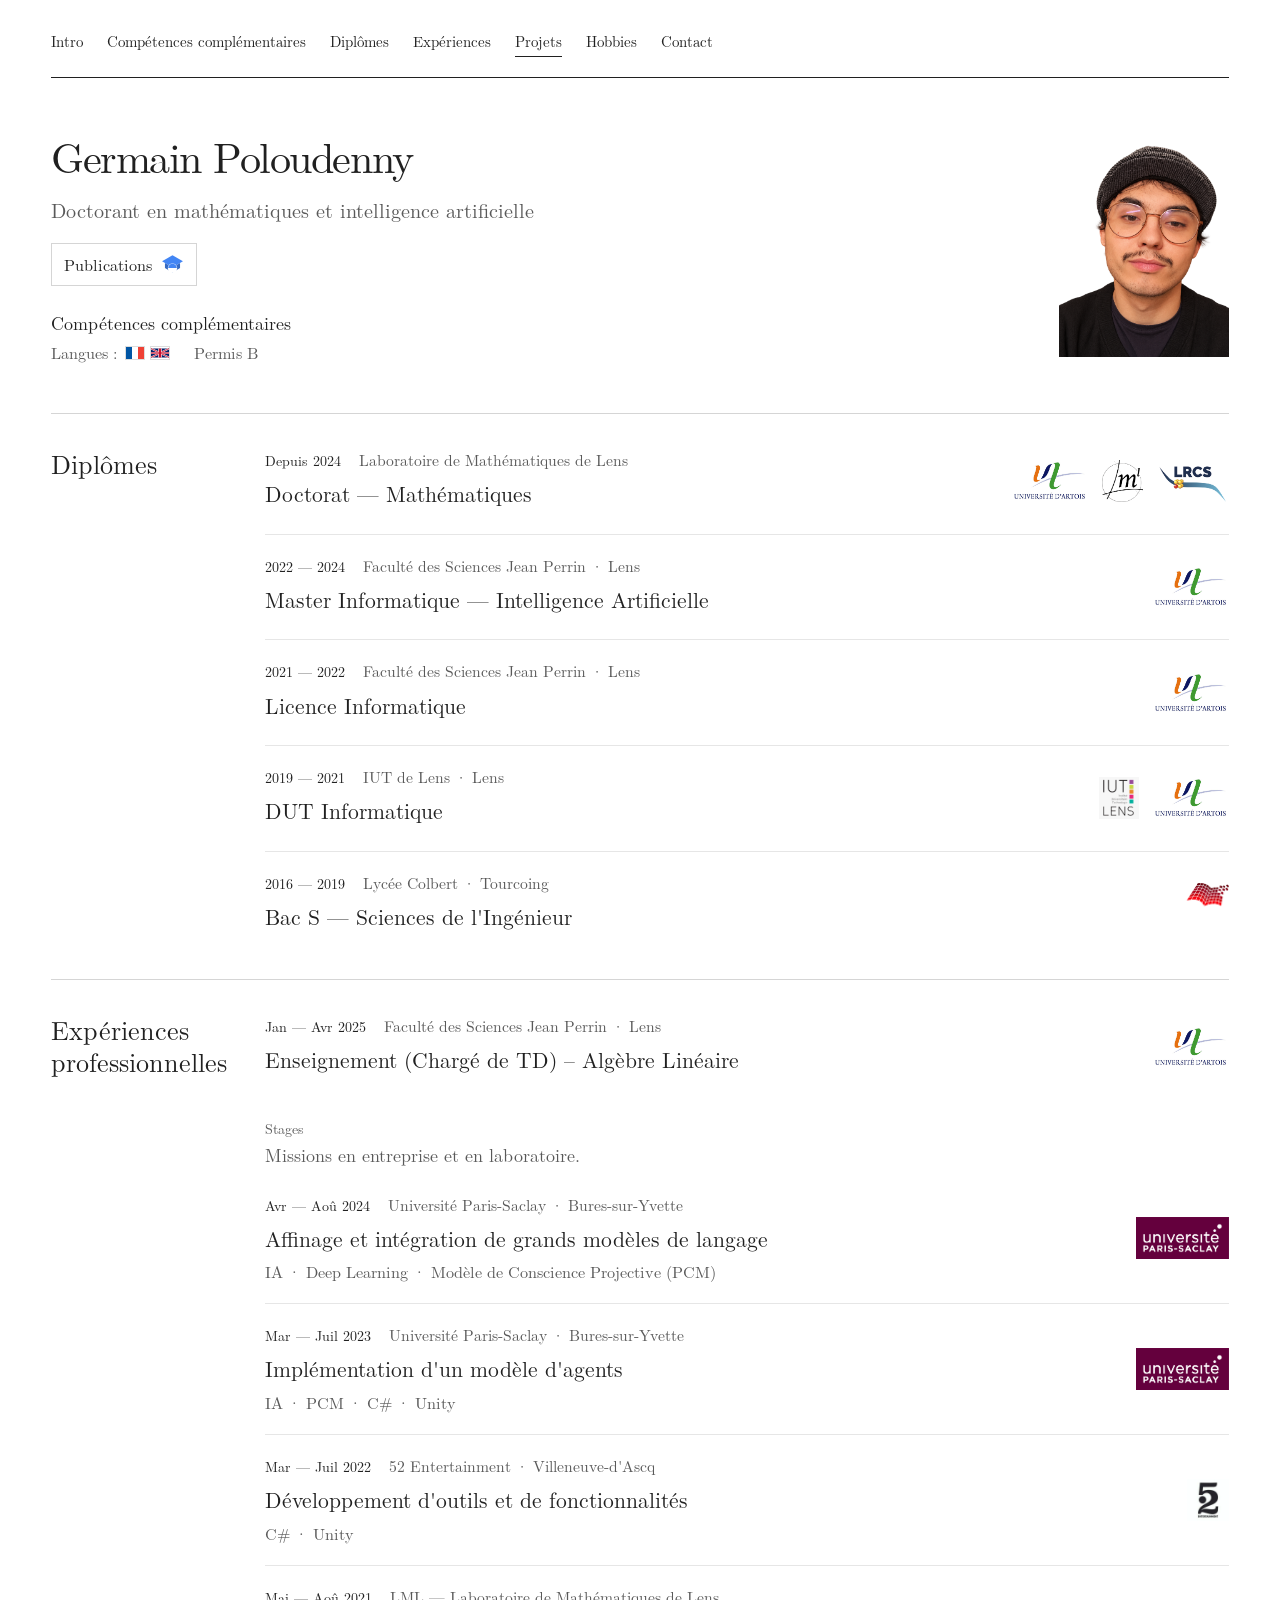
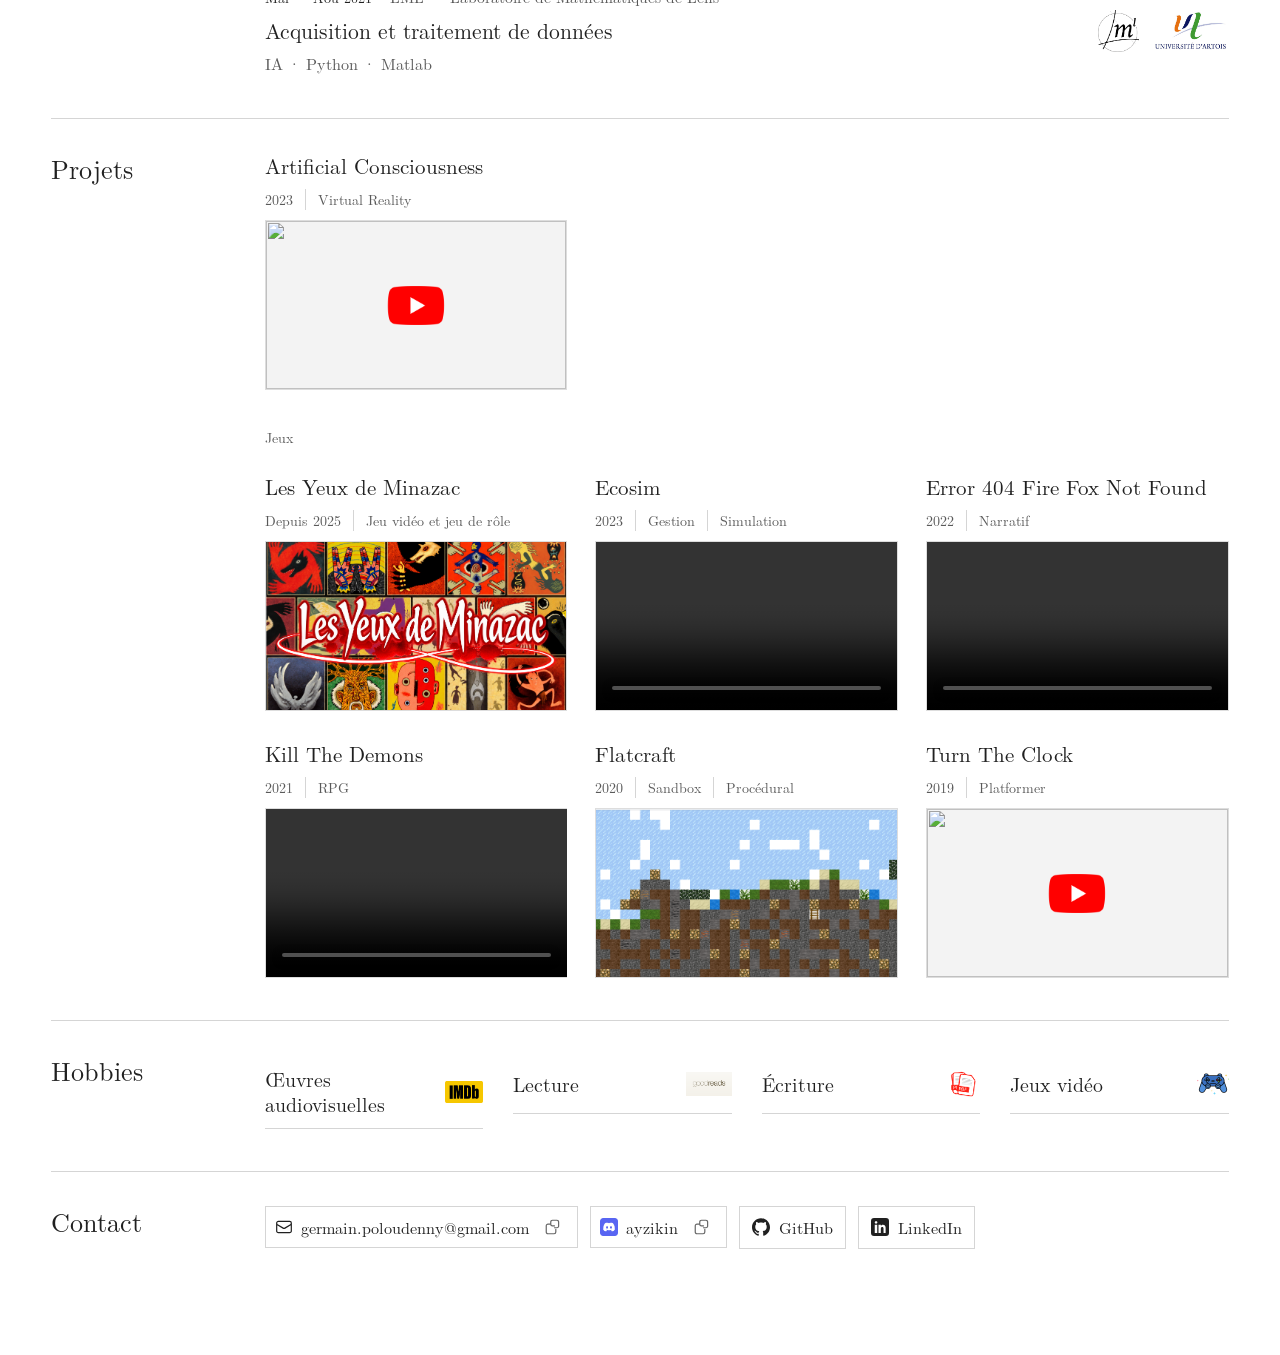
==== commit 162abb37: "Presente Les Yeux de Minazac dans le portfolio" ====
--- a/index.html
+++ b/index.html
@@ -18,7 +18,7 @@
       "url": "https://germainpoloudenny.github.io/"
     }
   </script>
-  <link rel="icon" type="image/svg+xml" href="img/favicon-gp.svg">
+  <link rel="icon" type="image/svg+xml" href="img/favicon-gp.svg?v=20261029">
   <link rel="preload" href="fonts/lmroman10-regular.otf" as="font" type="font/otf" crossorigin>
   <link rel="stylesheet" href="styles.css?v=20261029">
 </head>
@@ -254,13 +254,13 @@
       </div>
       <div class="grid projects-grid">
         <figure class="card media">
-          <h3>Re:Village</h3>
+          <h3>Les Yeux de Minazac</h3>
           <div class="tag-row">
             <span class="tag">Depuis 2025</span>
-            <span class="tag">Jeu de rôle virtuel</span>
-          </div>
-          <a class="media-frame media-cover-link project-card-link" href="https://germainpoloudenny.github.io/Re-Village/" target="_blank" rel="noreferrer noopener" aria-label="Voir la page Re:Village">
-            <img class="media-cover-image" src="img/revillage-poster.png?v=7e39e1a8975d" alt="Poster du jeu Re:Village">
+            <span class="tag">Jeu vidéo et jeu de rôle</span>
+          </div>
+          <a class="media-frame media-cover-link project-card-link" href="https://germainpoloudenny.github.io/Les-Yeux-de-Minazac/" target="_blank" rel="noreferrer noopener" aria-label="Voir la page Les Yeux de Minazac">
+            <img class="media-cover-image" src="img/lym-poster.png?v=ccaed1f43481" alt="Poster du jeu Les Yeux de Minazac">
           </a>
         </figure>
         <figure class="card media">
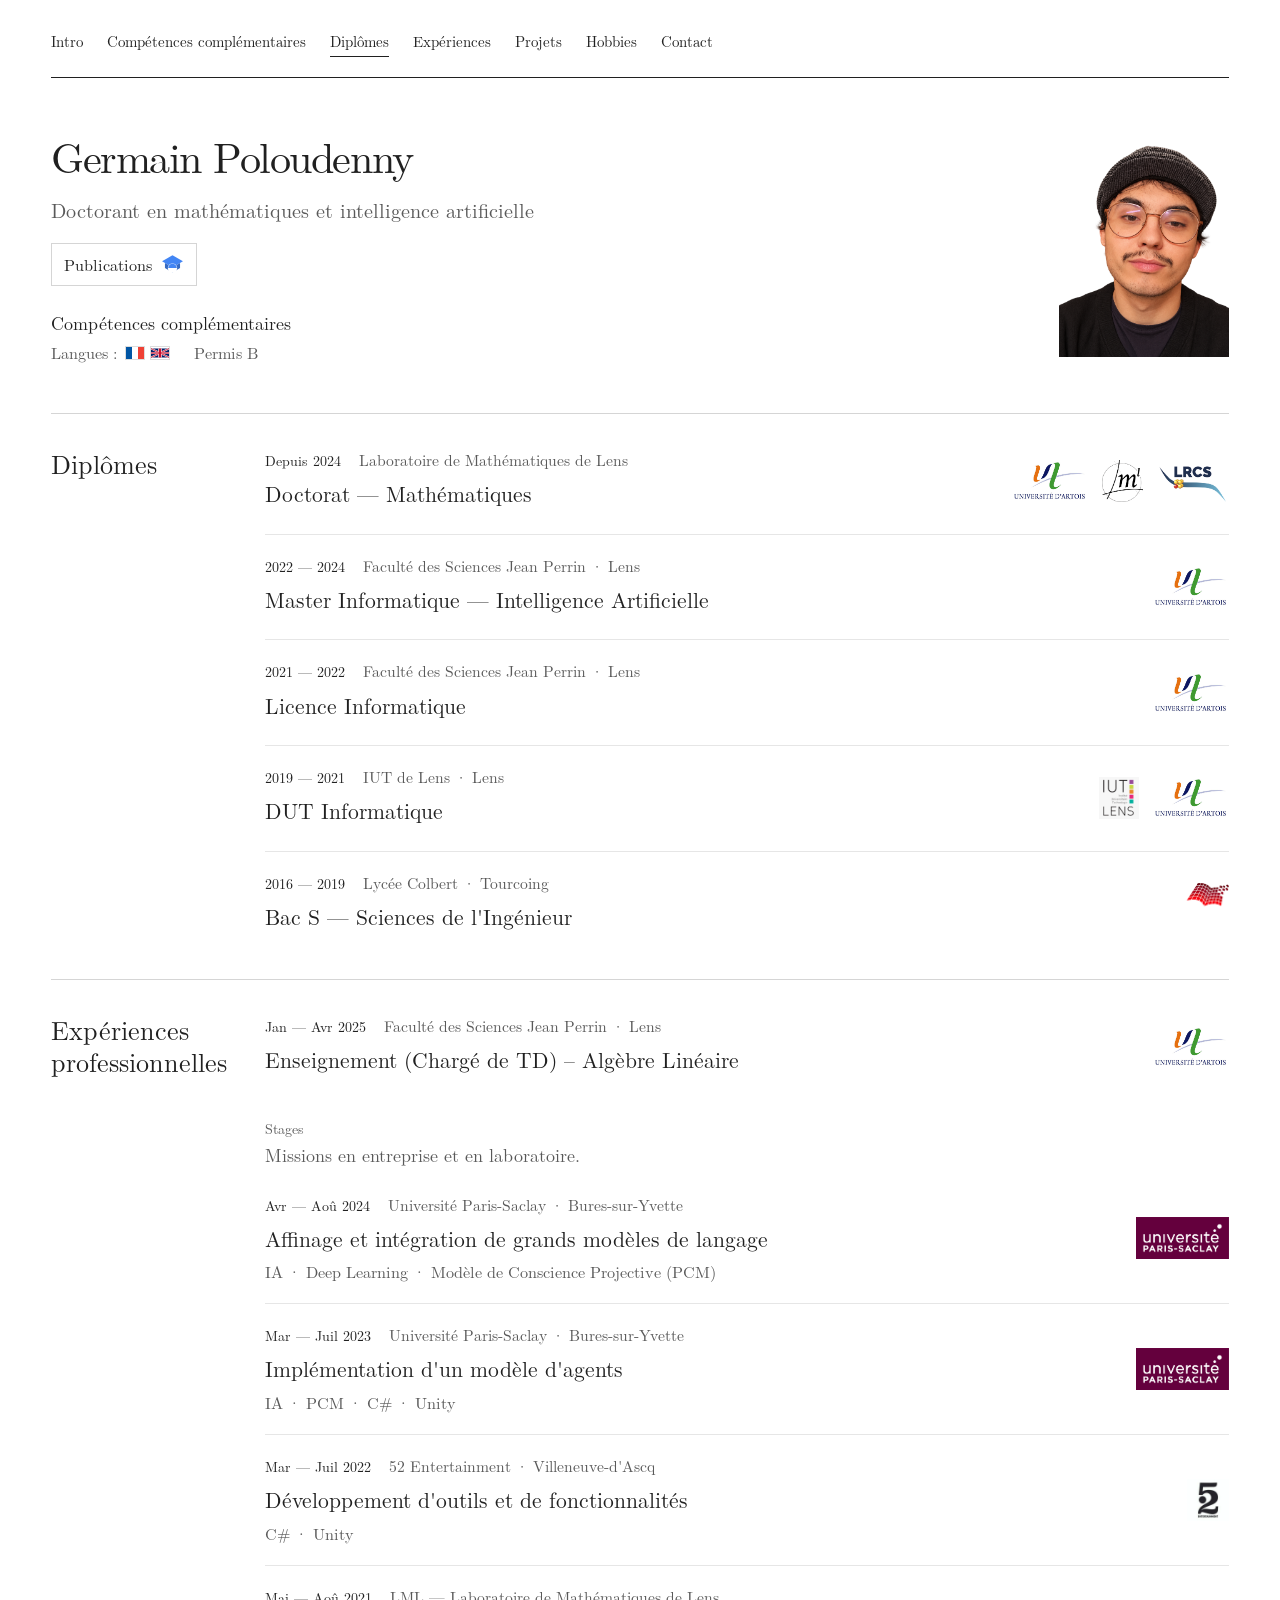
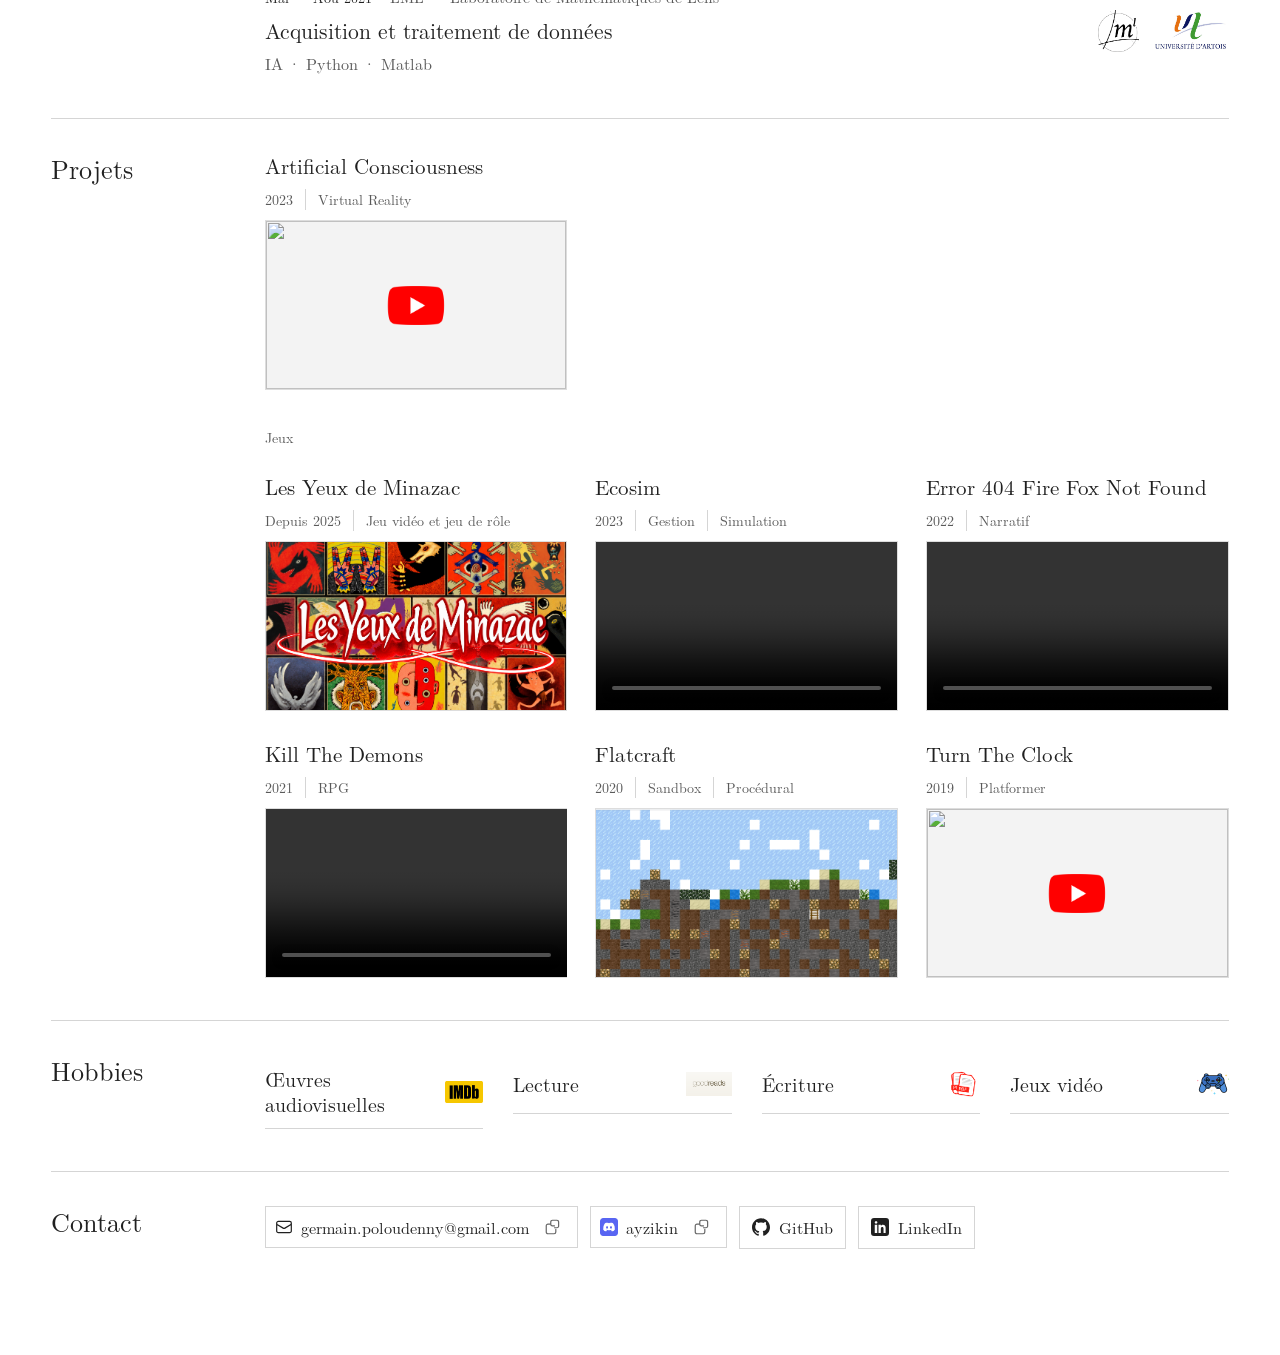
==== commit 8fc8fa1f: "Clarifie le referencement du portfolio" ====
--- a/index.html
+++ b/index.html
@@ -4,7 +4,9 @@
   <meta charset="UTF-8">
   <meta name="viewport" content="width=device-width, initial-scale=1.0">
   <meta name="referrer" content="strict-origin-when-cross-origin">
-  <title>Germain Poloudenny</title>
+  <title>Germain Poloudenny — Portfolio</title>
+  <meta name="description" content="Portfolio de Germain Poloudenny, doctorant en mathématiques et intelligence artificielle. Retrouvez ses publications, son parcours et ses projets.">
+  <link rel="canonical" href="https://germainpoloudenny.github.io/">
   <meta property="og:site_name" content="Germain Poloudenny">
   <script type="application/ld+json">
     {
@@ -48,7 +50,7 @@
         <p class="hero-subtitle">
           Doctorant en mathématiques et intelligence artificielle
         </p>
-        <div class="hero-links">
+        <div class="hero-links" id="articles">
           <a class="ghost scholar-link" href="https://scholar.google.com/citations?user=PnPlf2MAAAAJ" target="_blank" rel="noreferrer noopener" aria-label="Publications sur Google Scholar">
             <span>Publications</span>
             <img src="img/google-scholar.svg" alt="" aria-hidden="true">
